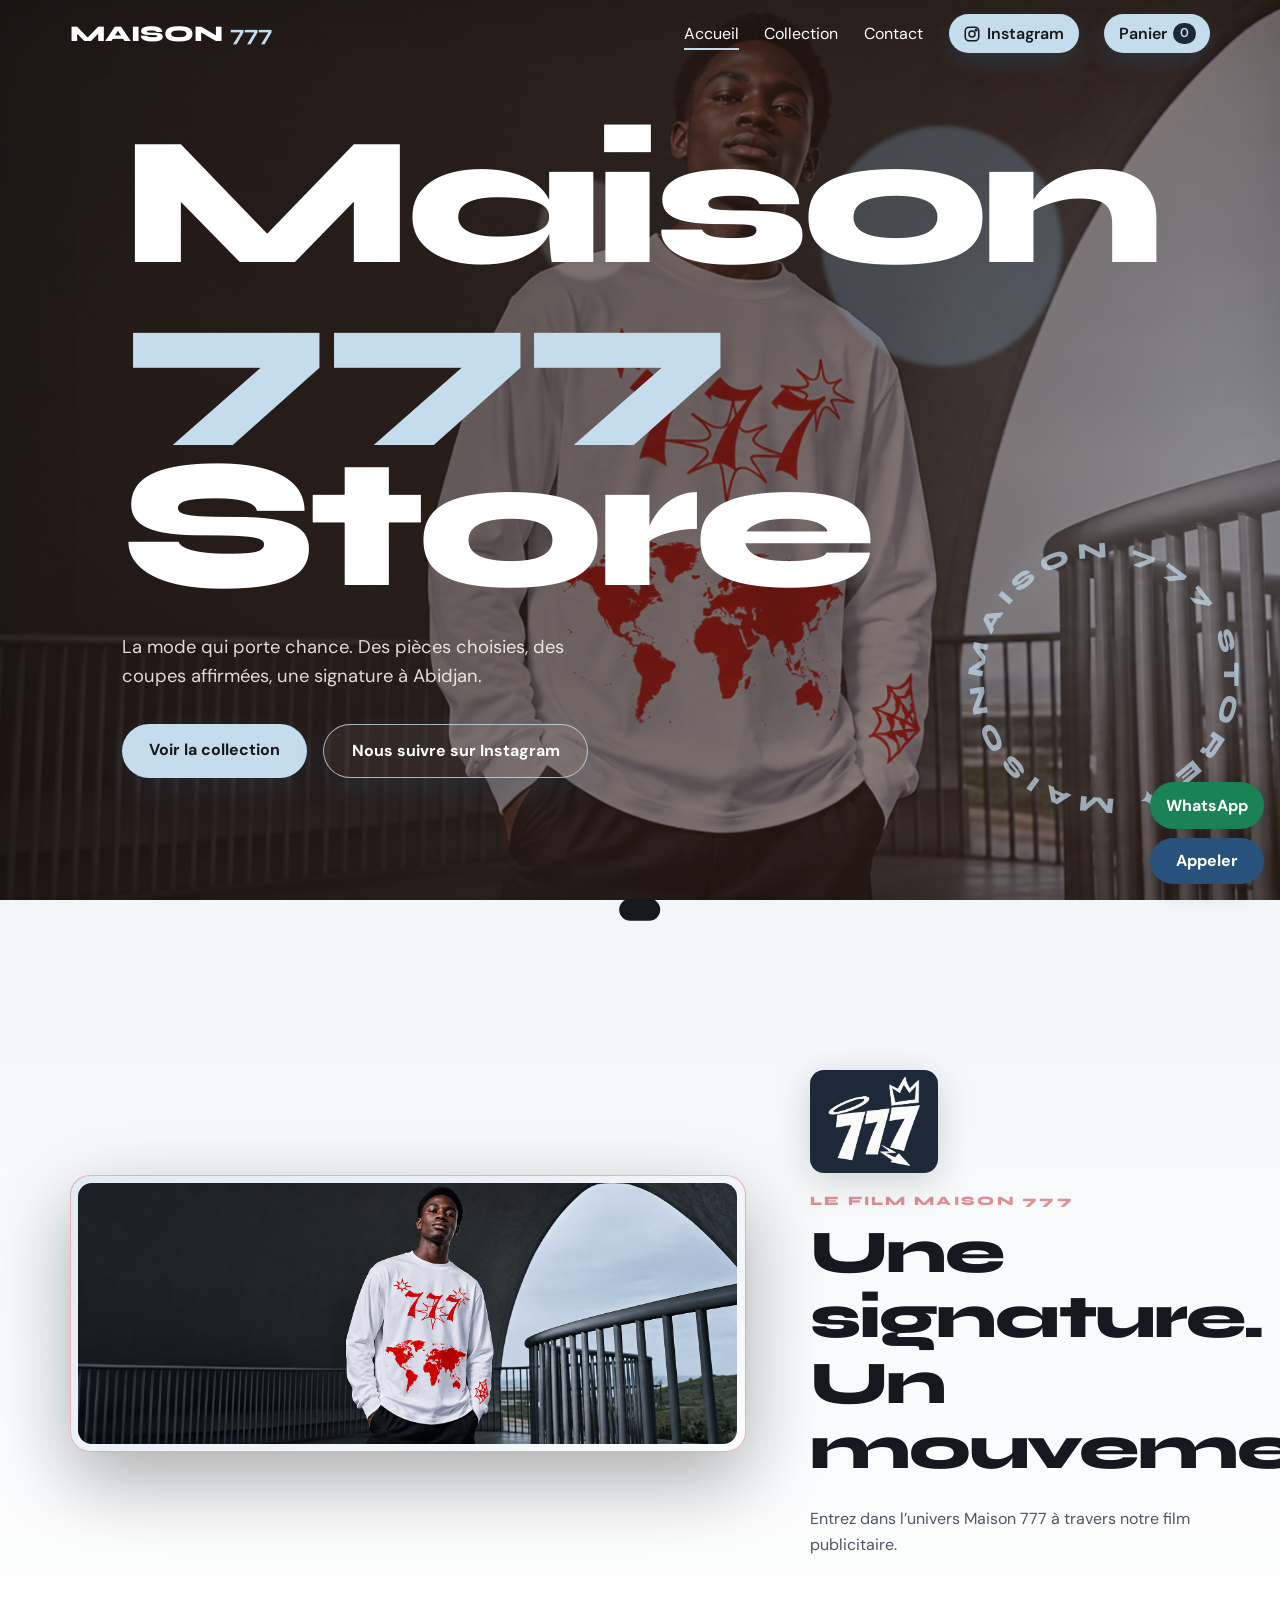
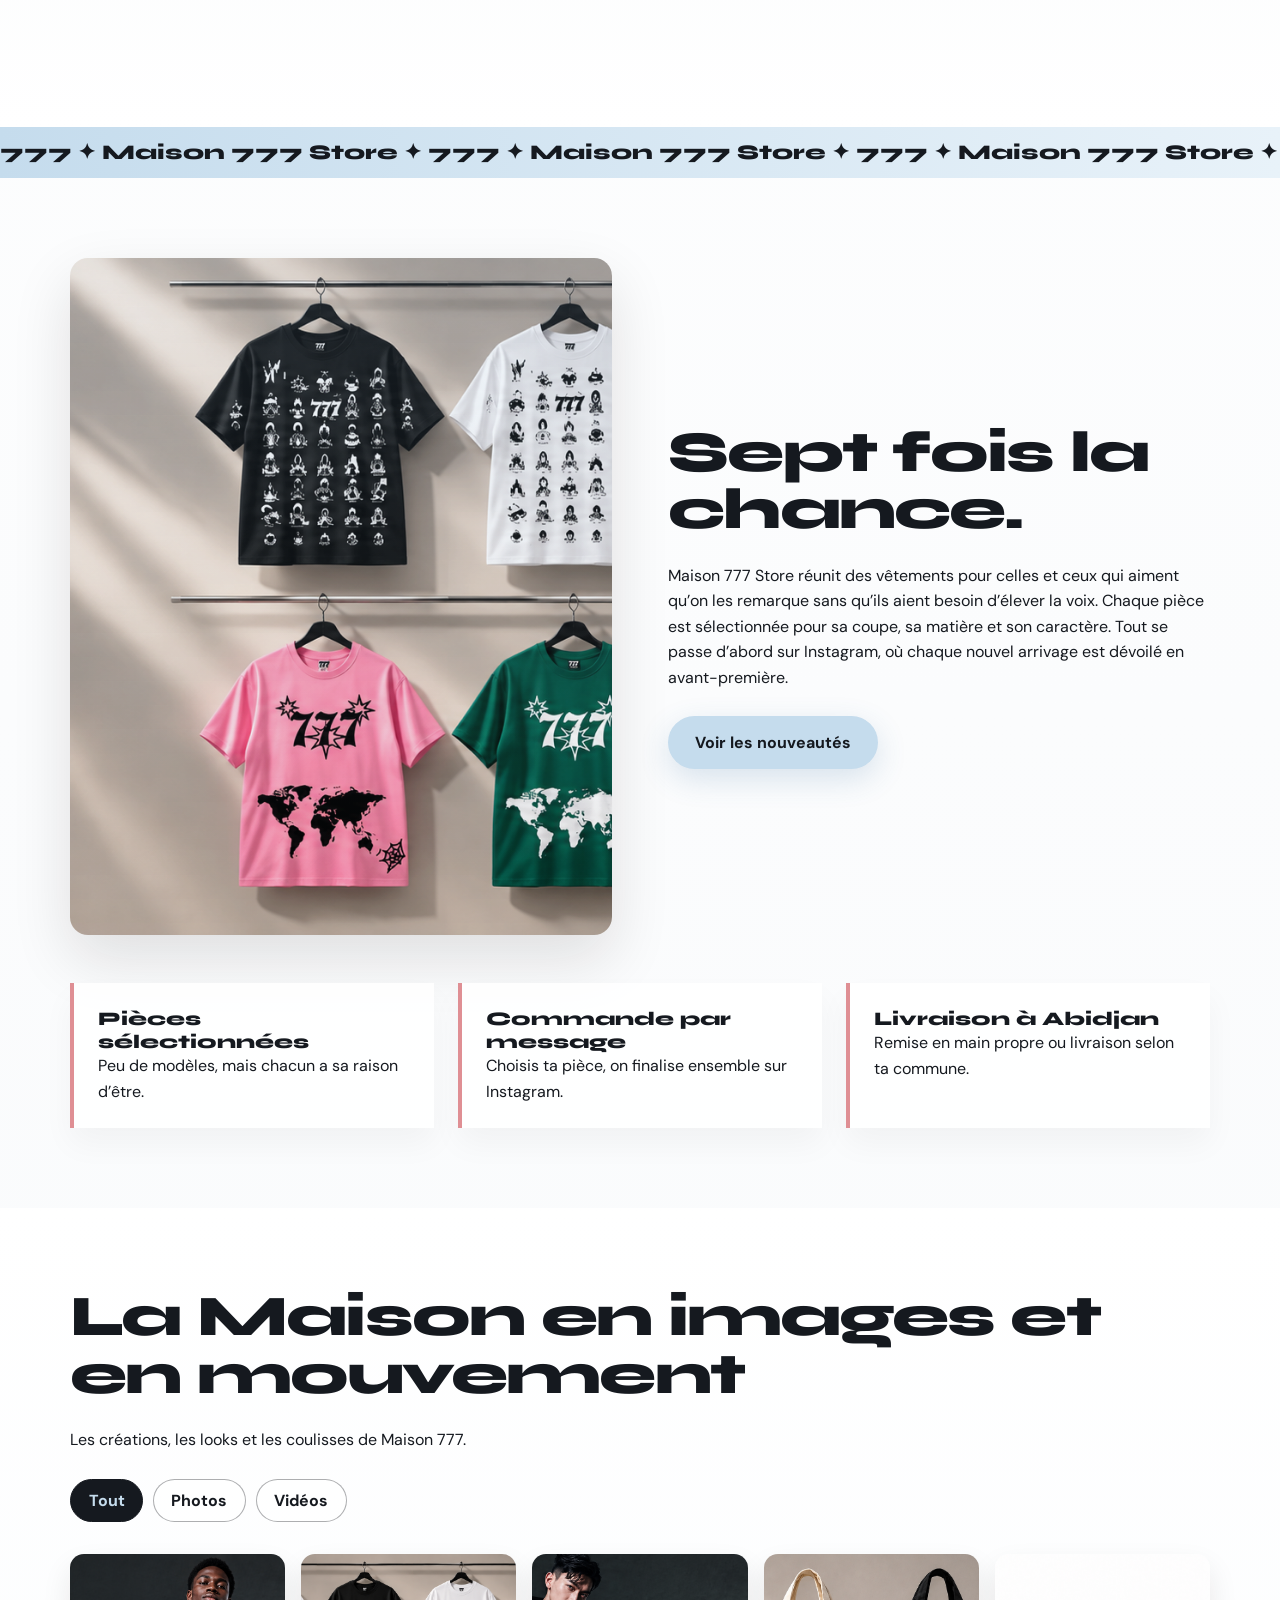
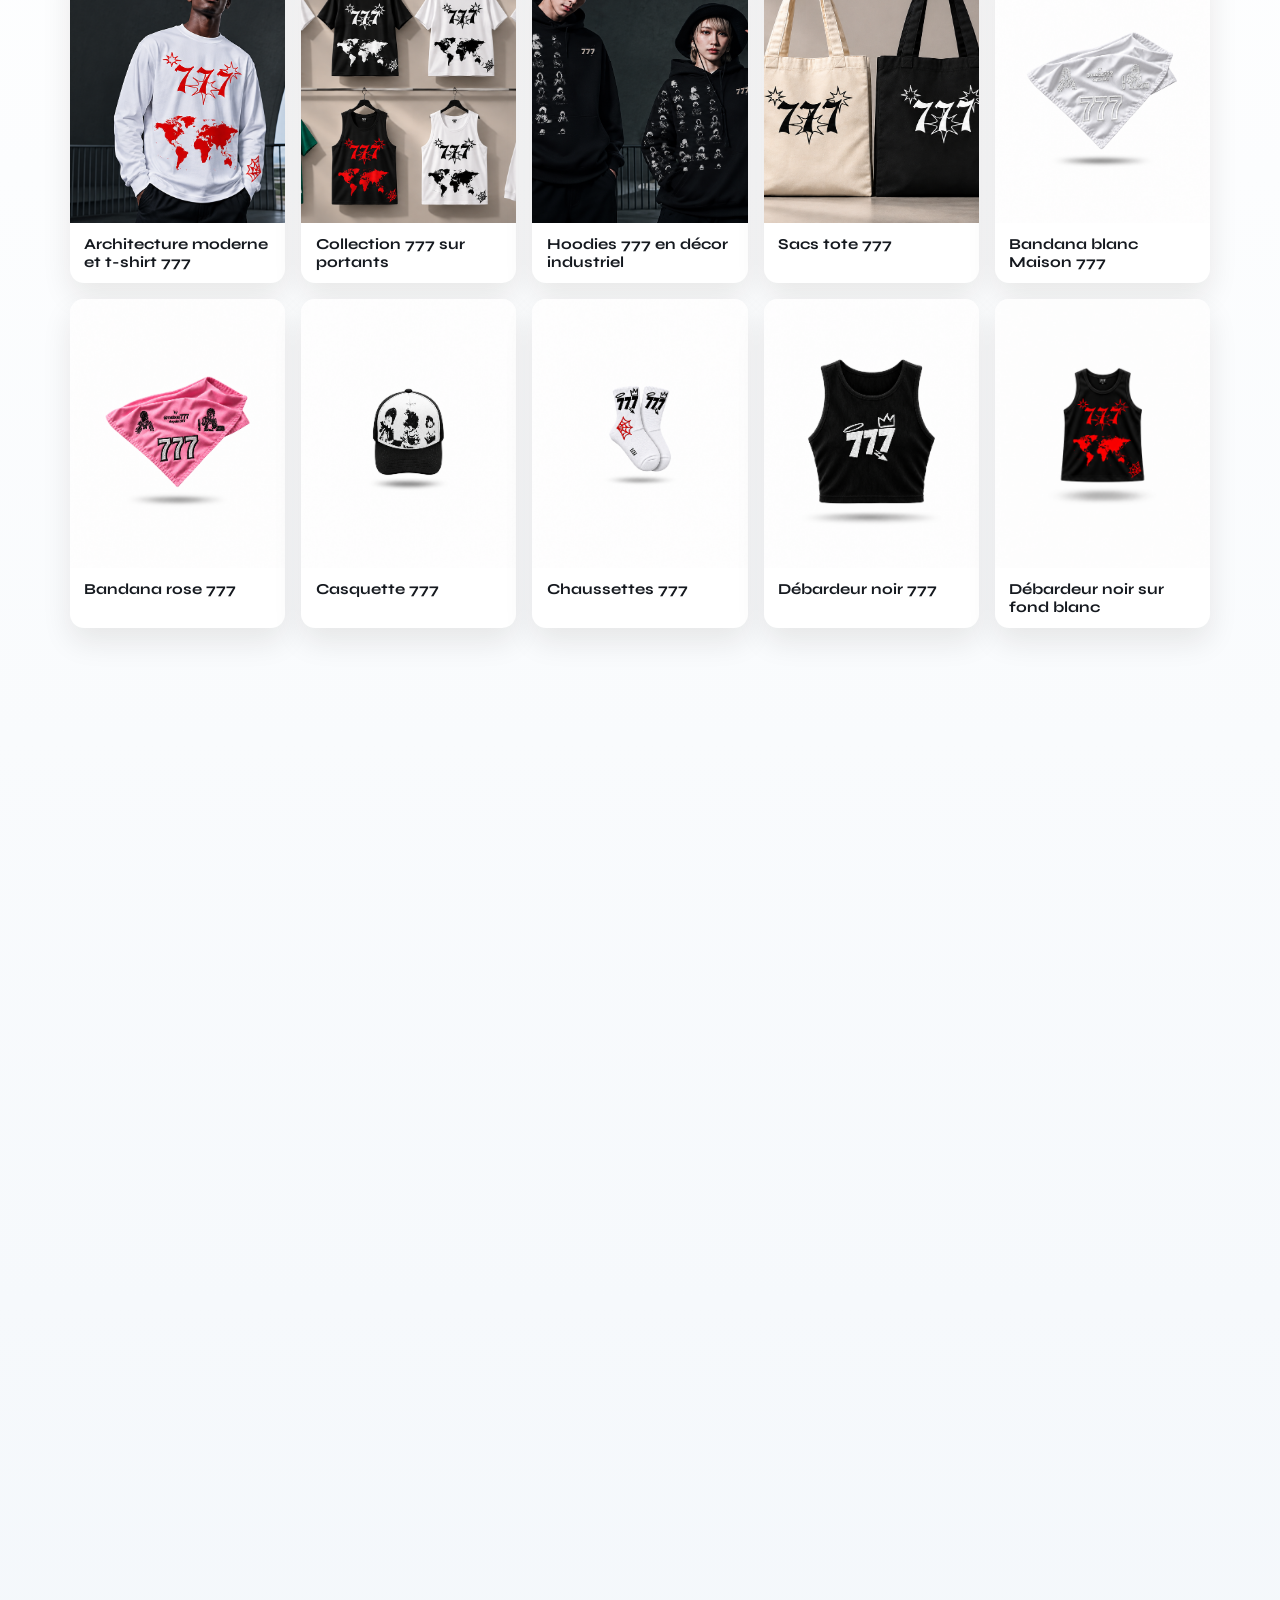
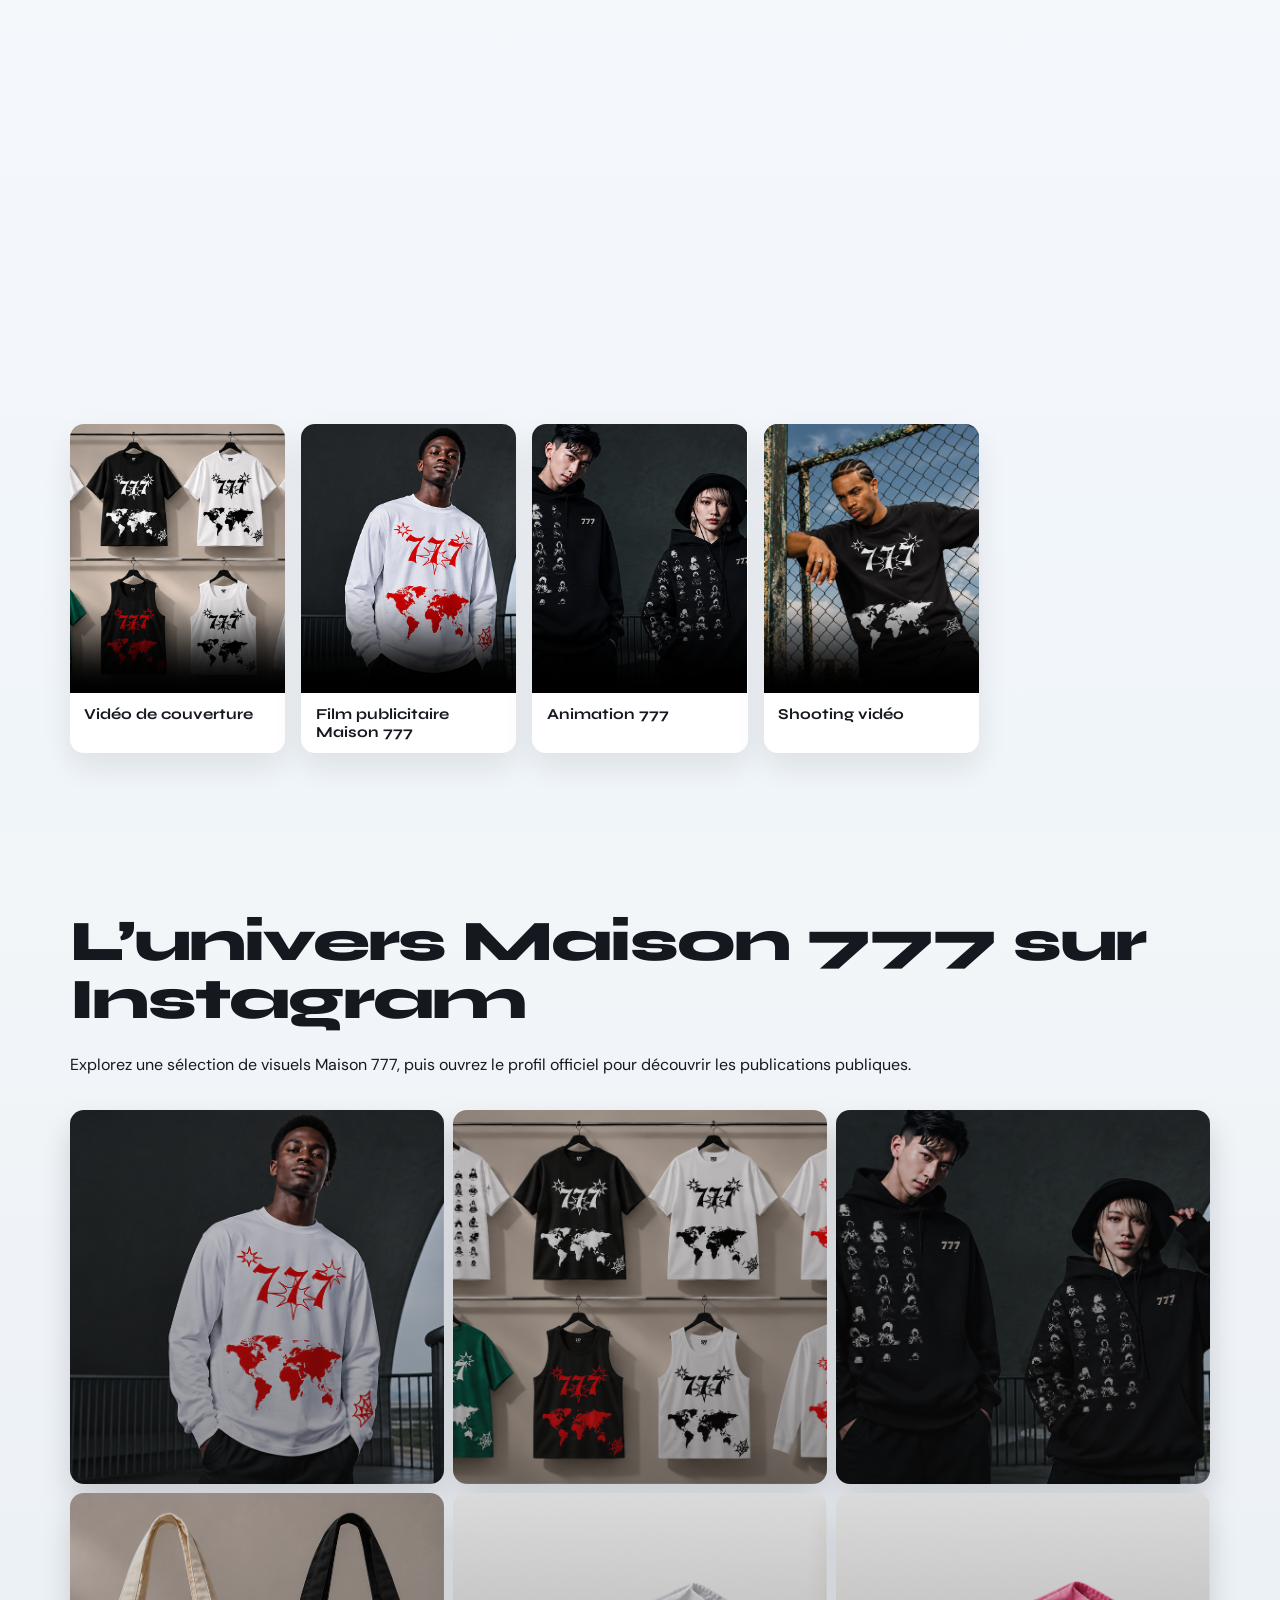
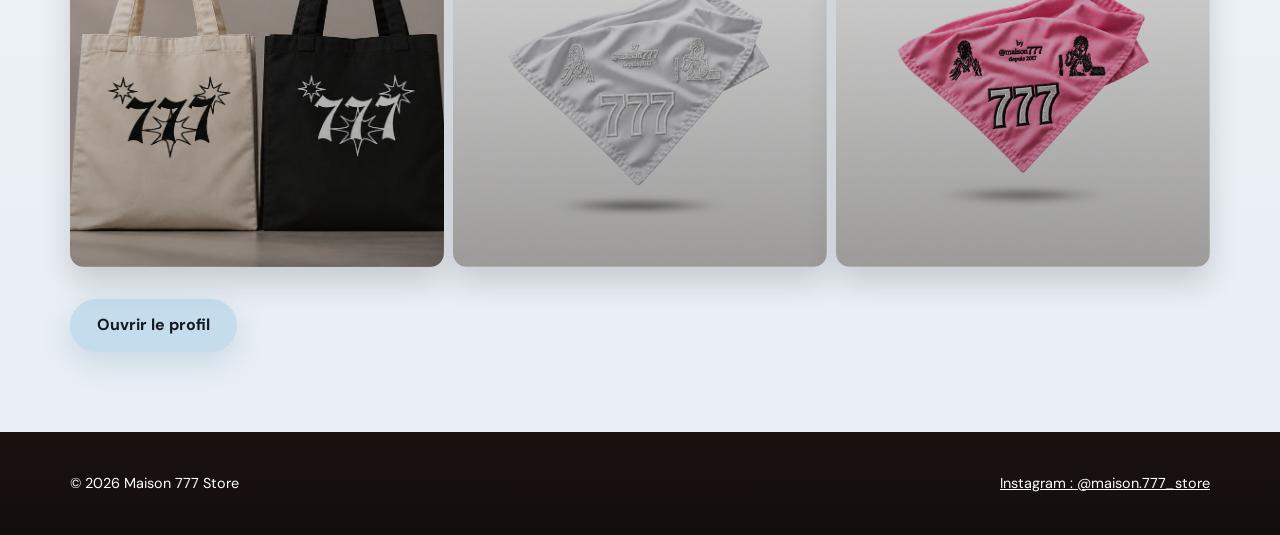
==== index.html @ 3676f470 "Remplacer la grande vidéo par son image de couverture Place l’image de couverture du film à gauche e" ====
<!DOCTYPE html>
<html lang="fr">
<head>
<meta charset="utf-8">
<meta name="viewport" content="width=device-width, initial-scale=1">
<title>Maison 777 Store</title>
<meta name="description" content="Maison 777 Store : vêtements et accessoires à Abidjan.">
<link rel="preconnect" href="https://fonts.googleapis.com">
<link href="https://fonts.googleapis.com/css2?family=Syne:wght@500;800&family=DM+Sans:wght@400;600&display=swap" rel="stylesheet">
<link rel="icon" type="image/svg+xml" href="favicon.svg">
<link rel="stylesheet" href="css/style.css">
</head>
<body data-page="index">

<div id="pre" aria-hidden="true"><div class="slots" id="slots"></div></div>
<div id="glow"></div>

<header id="hd">
  <div class="w">
    <a class="logo" href="index.html">MAISON <b>777</b></a>
    <button id="bg" aria-label="Menu">☰</button>
    <nav id="nav" aria-label="Navigation principale">
      <a class="l" href="index.html">Accueil</a>
      <a class="l" href="collection.html">Collection</a>
      <a class="l" href="contact.html">Contact</a>
      <a class="ico" href="https://www.instagram.com/maison.777_store" target="_blank" rel="noopener"><svg viewBox="0 0 24 24" fill="none" stroke="currentColor" stroke-width="2"><rect x="3" y="3" width="18" height="18" rx="5"/><circle cx="12" cy="12" r="4"/><circle cx="17.5" cy="6.5" r="1" fill="currentColor"/></svg>Instagram</a>
      <button class="ico" id="pan" aria-label="Ouvrir le panier">Panier <span id="nb">0</span></button>
    </nav>
  </div>
</header>

<main>
<section class="page actif" id="accueil">
  <div class="hero">
    <div class="f f1"></div><div class="f f2"></div>
    <svg class="sceau" viewBox="0 0 200 200" aria-hidden="true"><defs><path id="c" d="M100,100 m-80,0 a80,80 0 1,1 160,0 a80,80 0 1,1 -160,0"/></defs><text><textPath href="#c">MAISON 777 STORE ✦ MAISON 777 STORE ✦</textPath></text></svg>
    <div class="w">
      <h1 id="titre" aria-label="Maison 777 Store"><span class="m"><span>Maison</span></span><span class="m g"><span>777</span></span><span class="m"><span>Store</span></span></h1>
      <p>La mode qui porte chance. Des pièces choisies, des coupes affirmées, une signature à Abidjan.</p>
      <div class="cta"><a class="btn" href="collection.html">Voir la collection</a><a class="btn v" href="https://www.instagram.com/maison.777_store" target="_blank" rel="noopener">Nous suivre sur Instagram</a></div>
    </div>
  </div>
  <section class="spot sec" aria-labelledby="spot-title">
    <div class="w">
      <div class="spot-frame rv">
        <img class="spot-cover" src="images/gallery/cover-01.png" alt="Visuel de couverture du film publicitaire Maison 777" width="1920" height="789">
      </div>
      <div class="spot-copy rv">
        <img class="spot-logo" src="images/gallery/logo.png" alt="Logo officiel 777">
        <p class="spot-kicker">LE FILM MAISON 777</p>
        <h2 id="spot-title">Une signature. Un mouvement.</h2>
        <p>Entrez dans l’univers Maison 777 à travers notre film publicitaire.</p>
      </div>
    </div>
  </section>
  <div class="band" aria-hidden="true"><div id="mq"></div></div>
  <div class="sec w">
    <div class="duo">
      <div class="tissu rv" id="ti" role="img" aria-label="Collection Maison 777 sur portants"></div>
      <div class="rv"><h2>Sept fois la chance.</h2><p>Maison 777 Store réunit des vêtements pour celles et ceux qui aiment qu’on les remarque sans qu’ils aient besoin d’élever la voix. Chaque pièce est sélectionnée pour sa coupe, sa matière et son caractère. Tout se passe d’abord sur Instagram, où chaque nouvel arrivage est dévoilé en avant-première.</p><br><a class="btn" href="https://www.instagram.com/maison.777_store" target="_blank" rel="noopener">Voir les nouveautés</a></div>
    </div>
    <div class="val">
      <div class="rv"><h3>Pièces sélectionnées</h3><p>Peu de modèles, mais chacun a sa raison d’être.</p></div>
      <div class="rv"><h3>Commande par message</h3><p>Choisis ta pièce, on finalise ensemble sur Instagram.</p></div>
      <div class="rv"><h3>Livraison à Abidjan</h3><p>Remise en main propre ou livraison selon ta commune.</p></div>
    </div>
  </div>
  <section class="lookbook sec" aria-labelledby="lookbook-title">
    <div class="w">
      <h2 class="rv" id="lookbook-title">La Maison en images et en mouvement</h2>
      <p class="rv">Les créations, les looks et les coulisses de Maison 777.</p>
      <div class="media-filters rv" id="media-filters" role="group" aria-label="Filtrer les médias">
        <button type="button" aria-pressed="true" data-media-filter="tout">Tout</button>
        <button type="button" aria-pressed="false" data-media-filter="photo">Photos</button>
        <button type="button" aria-pressed="false" data-media-filter="video">Vidéos</button>
      </div>
      <div class="media-grid" id="media-grid" aria-live="polite"></div>
    </div>
  </section>
  <div class="ig sec"><div class="w">
    <h2 class="rv">L’univers Maison 777 sur Instagram</h2><p class="rv">Explorez une sélection de visuels Maison 777, puis ouvrez le profil officiel pour découvrir les publications publiques.</p>
    <div class="igg" id="igg"></div>
    <a class="btn" href="https://www.instagram.com/maison.777_store" target="_blank" rel="noopener">Ouvrir le profil</a>
  </div></div>
</section>
</main>

<footer><div class="w"><span>© 2026 Maison 777 Store</span><a href="https://www.instagram.com/maison.777_store" target="_blank" rel="noopener">Instagram : @maison.777_store</a></div></footer>

<div id="ombre"></div>
<aside id="tiroir" aria-label="Panier">
  <div style="display:flex;justify-content:space-between;align-items:center"><h2 style="margin:0;font-size:2rem">Panier</h2><button class="x" id="fp" aria-label="Fermer" style="position:static">×</button></div>
  <div id="liste"></div>
  <div class="tot"><span>Total</span><span id="tt">0 FCFA</span></div>
  <a class="btn" id="cmd" href="https://ig.me/m/maison.777_store" target="_blank" rel="noopener" style="text-align:center">Commander sur Instagram</a>
</aside>

<div id="mod" role="dialog" aria-modal="true" aria-label="Aperçu du produit"><div class="mb">
  <button class="x" id="fm2" aria-label="Fermer">×</button>
  <div class="vis" id="mv"></div>
  <div><h2 id="mn" style="font-size:2rem"></h2><p id="md"></p><p class="prix" id="mp" style="font-weight:600;margin-top:.5rem"></p>
  <div class="tl" id="tl"></div><button class="btn" id="ma">Ajouter au panier</button></div>
</div></div>
<div id="toast" role="status"></div>

<script src="js/produits.js"></script>
<script src="js/medias.js"></script>
<script src="js/app.js"></script>
</body>
</html>
---- css/style.css ----
:root{--bg:#fff;--sand:#f3f6f9;--ivory:#fff;--ink:#15191f;--copper:#356da2;--copper-strong:#28527b;--olive:#4b6c89;--gold:#c5dced;--terracotta:#df8f94;--shadow:rgba(17,24,39,.16);--vin:#1d2938;--or:#8db6d9;--lilas:#fff;--em:#df8f94;--encre:#15191f;--d:'Syne','Arial Black',sans-serif;--t:'DM Sans',system-ui,sans-serif}
*{box-sizing:border-box;margin:0}
html{scroll-behavior:smooth}
body{font:400 1rem/1.6 var(--t);background:linear-gradient(180deg,#fff 0%,#f3f6f9 100%);color:var(--ink);overflow-x:hidden}
body.fige{overflow:hidden}
a{color:inherit}button{font:inherit;cursor:pointer}
:focus-visible{outline:3px solid var(--gold);outline-offset:3px}
.w{max-width:1180px;margin:0 auto;padding:0 1.25rem}

/* Préchargeur : machine à sous 777 */
#pre{position:fixed;inset:0;background:linear-gradient(135deg,#1d2938,#243b53 60%,#356da2);z-index:100;display:grid;place-items:center;transition:transform .9s cubic-bezier(.77,0,.18,1)}
#pre.fin{transform:translateY(-100%)}
.slots{display:flex;gap:.4rem;font:800 clamp(5rem,22vw,12rem)/1 var(--d);color:var(--gold);height:1em;overflow:hidden}
.slots div{height:1em;overflow:hidden}
.slots span{display:block;animation:roule 1.6s cubic-bezier(.2,.9,.25,1) forwards}
.slots div:nth-child(2) span{animation-duration:2s}.slots div:nth-child(3) span{animation-duration:2.4s}
.slots i{display:block;font-style:normal;height:1em;text-align:center}
@keyframes roule{to{transform:translateY(-17em)}}

/* Curseur */
#glow{position:fixed;width:340px;height:340px;border-radius:50%;pointer-events:none;z-index:1;background:radial-gradient(circle,rgba(53,109,162,.22),transparent 65%);transform:translate(-50%,-50%);left:-400px;top:-400px}

/* En-tête */
header{position:fixed;inset:0 0 auto 0;z-index:20;transition:background .4s,transform .4s}
header.sol{background:rgba(18,24,31,.94);backdrop-filter:blur(10px)}
header.cache{transform:translateY(-100%)}
header .w{display:flex;align-items:center;justify-content:space-between;padding-block:.9rem}
.logo{font:800 1.4rem var(--d);text-decoration:none;color:var(--ivory)}
.logo b{color:var(--gold)}
nav{display:flex;gap:1.6rem;align-items:center;color:var(--ivory)}
nav a.l{text-decoration:none;position:relative;padding:.2rem 0}
nav a.l::after{content:"";position:absolute;left:0;bottom:0;height:2px;width:100%;background:var(--gold);transform:scaleX(0);transform-origin:left;transition:transform .35s}
nav a.l:hover::after,nav a[aria-current]::after{transform:scaleX(1)}
.ico{display:inline-flex;align-items:center;gap:.4rem;background:var(--gold);color:var(--ink);border:0;border-radius:99px;padding:.4rem .9rem;font-weight:600;text-decoration:none;box-shadow:0 8px 22px rgba(53,109,162,.22)}
.ico svg{width:18px;height:18px}
#pan span{background:var(--vin);color:var(--gold);border-radius:99px;min-width:1.4rem;text-align:center;font-size:.8rem;display:inline-block}
#pan.bump{animation:bump .4s}
@keyframes bump{50%{transform:scale(1.25)}}
#bg{display:none;background:none;border:0;color:var(--ivory);font-size:1.6rem}

/* Pages */
.page{min-height:100vh}
.page.actif{display:block;animation:pg .7s cubic-bezier(.2,.8,.2,1)}
@keyframes pg{from{opacity:0;clip-path:inset(0 0 100% 0)}to{opacity:1;clip-path:inset(0)}}

/* Hero */
.hero{background:linear-gradient(120deg,rgba(31,21,17,.82),rgba(76,46,33,.5)),url("../images/gallery/cover-01.png") center/cover no-repeat;color:var(--ivory);min-height:100vh;display:flex;align-items:center;position:relative;overflow:hidden;box-shadow:inset 0 0 80px rgba(0,0,0,.2)}
.hero::before{content:"";position:absolute;inset:0;background:radial-gradient(circle at right center,rgba(197,220,237,.24),transparent 30%)}
.hero .w{position:relative;z-index:2}
.hero h1{font:800 clamp(3.4rem,15vw,11.5rem)/.88 var(--d);letter-spacing:-.04em;position:relative;z-index:2}
.hero h1 .m{display:block;overflow:hidden}
.hero h1 .m span{display:inline-block;transform:translateY(105%);animation:monte .9s cubic-bezier(.2,.9,.2,1) forwards}
.hero h1 .g{color:var(--gold)}
@keyframes monte{to{transform:none}}
.hero p{max-width:36ch;margin:1.6rem 0 2rem;font-size:1.15rem;position:relative;z-index:2;color:rgba(255,250,245,.86)}
.cta{display:flex;gap:1rem;flex-wrap:wrap;position:relative;z-index:2}
.btn{display:inline-block;background:var(--gold);color:var(--ink);padding:.85rem 1.7rem;border-radius:999px;font-weight:700;text-decoration:none;border:0;transition:transform .2s,background .2s,box-shadow .2s;box-shadow:0 10px 30px rgba(53,109,162,.18)}
.btn:hover{background:#e2f0fa;transform:translateY(-2px)}
.btn.v{background:rgba(255,255,255,.06);color:var(--ivory);border:1.5px solid rgba(197,220,237,.8)}
.btn.v:hover{background:var(--gold);color:var(--ink)}
.sceau{position:absolute;right:max(2vw,1rem);bottom:8vh;width:clamp(150px,24vw,300px);z-index:1;animation:tourne 22s linear infinite;opacity:.72;filter:drop-shadow(0 0 16px rgba(197,220,237,.35))}
.sceau text{font:800 15px var(--d);fill:var(--gold);letter-spacing:5px}
@keyframes tourne{to{transform:rotate(360deg)}}
.f{position:absolute;border-radius:50%;filter:blur(2px);animation:flotte 9s ease-in-out infinite;opacity:.8}
.f1{width:240px;height:240px;background:rgba(141,182,217,.32);right:17%;top:14%}
.f2{width:100px;height:100px;background:rgba(255,255,255,.18);left:42%;top:20%;animation-delay:-3s}
@keyframes flotte{50%{transform:translateY(-40px) scale(1.08)}}

/* Film publicitaire */
.spot{background:linear-gradient(180deg,#f3f6f9,#fff);color:var(--ink);overflow:hidden}
.spot .w{display:grid;grid-template-columns:minmax(0,1.35fr) minmax(16rem,.8fr);align-items:center;gap:clamp(2rem,5vw,4rem);padding-block:clamp(3rem,7vw,6rem)}
.spot-copy{max-width:none;margin:0;text-align:left}
.spot-logo{display:block;width:clamp(5rem,10vw,8rem);height:auto;margin:0 0 1.25rem;padding:.4rem;object-fit:contain;border-radius:14px;background:#1d2938;filter:drop-shadow(0 8px 18px rgba(0,0,0,.16))}
.spot-kicker{margin-bottom:.65rem;color:var(--terracotta);font:800 .8rem var(--d);letter-spacing:.18em}
.spot h2{font:800 clamp(2rem,5vw,3.8rem)/1.08 var(--d)}
.spot-copy>p:last-child{margin-top:.8rem;color:#4d5663}
.spot-frame{max-width:none;margin:0;padding:.45rem;border:1px solid rgba(223,143,148,.65);border-radius:20px;background:linear-gradient(135deg,rgba(141,182,217,.2),rgba(255,255,255,.04));box-shadow:0 28px 80px rgba(0,0,0,.32)}
.spot-cover{display:block;width:100%;height:auto;border-radius:14px}
@media(max-width:800px){.spot .w{grid-template-columns:1fr;gap:1.75rem}.spot-frame{width:100%;max-width:680px;margin-inline:auto}.spot-copy{text-align:center}.spot-logo{margin-inline:auto;margin-bottom:1.25rem}}
@media(max-width:600px){.spot-frame{padding:.25rem;border-radius:14px}.spot-cover{border-radius:10px}}


/* Bandeau défilant */
.band{background:linear-gradient(90deg,var(--gold),#e8f2f9);color:var(--ink);overflow:hidden;white-space:nowrap;padding:.8rem 0;font:800 1.3rem var(--d)}
.band div{display:inline-block;animation:def 24s linear infinite}
.band:hover div{animation-play-state:paused}
@keyframes def{to{transform:translateX(-50%)}}

.sec{padding-block:5rem}
h2{font:800 clamp(2rem,6vw,3.6rem)/1 var(--d);letter-spacing:-.03em;margin-bottom:1.5rem}
.duo{display:grid;grid-template-columns:1fr 1fr;gap:3.5rem;align-items:center}
.tissu{aspect-ratio:4/5;border-radius:18px;box-shadow:0 24px 60px rgba(26,19,15,.12);background:linear-gradient(180deg,rgba(141,182,217,.16),rgba(17,24,31,.05)),url("../images/gallery/cover-02.png") center/cover no-repeat;transition:transform .15s}
.val{display:grid;grid-template-columns:repeat(3,1fr);gap:1.5rem;margin-top:3rem}
.val div{padding:1.5rem;border-left:4px solid var(--terracotta);background:rgba(255,255,255,.9);transition:transform .3s;box-shadow:0 16px 30px rgba(28,20,15,.04)}
.val div:hover{transform:translateY(-8px)}
.val h3{font:800 1.2rem var(--d)}

/* Révélation au défilement */
.rv{opacity:0;transform:translateY(40px);transition:opacity .8s,transform .8s cubic-bezier(.2,.8,.2,1)}
.rv.on{opacity:1;transform:none}

/* Collection */
.top{background:linear-gradient(135deg,#111820,#243b53 58%,#356da2);color:var(--ivory);padding:9rem 0 3rem}
.top h1{font:800 clamp(2.6rem,10vw,7rem)/.95 var(--d);letter-spacing:-.04em}
.fil{display:flex;gap:.6rem;flex-wrap:wrap;margin:2rem 0}
.price-list{padding:1.25rem 1.5rem;margin-bottom:1.5rem;border-left:4px solid var(--terracotta);border-radius:14px;background:rgba(255,255,255,.92);box-shadow:0 12px 28px rgba(28,20,15,.06)}
.price-list h2{font-size:clamp(1.5rem,4vw,2.1rem);margin-bottom:.75rem}
.price-list p{line-height:1.9}
.price-list strong{white-space:nowrap;color:var(--copper-strong)}
.fil button{background:transparent;border:2px solid rgba(21,25,31,.7);color:var(--ink);padding:.5rem 1.1rem;border-radius:999px;font-weight:700;transition:.25s}
.fil button[aria-pressed=true]{background:var(--ink);color:var(--gold);border-color:var(--ink)}
.gr{display:grid;grid-template-columns:repeat(auto-fill,minmax(240px,1fr));gap:1.6rem}
.pr{transition:opacity .35s,transform .35s;perspective:700px}
.pr.out{opacity:0;transform:scale(.9)}
.pr[hidden]{display:none}
.car{transition:transform .15s;transform-style:preserve-3d}
.vis{aspect-ratio:3/4;border-radius:14px;margin-bottom:.8rem;position:relative;overflow:hidden;cursor:pointer;background-size:cover;background-position:center;box-shadow:0 16px 30px rgba(28,20,15,.12);border:1px solid rgba(28,20,15,.06)}
.vis::before{content:"";position:absolute;inset:0;background:linear-gradient(180deg,rgba(17,24,31,.06),rgba(17,24,31,.38));}
.vis::after{content:"Aperçu";position:absolute;inset:auto 0 0 0;background:linear-gradient(135deg,var(--gold),#f3d7ab);text-align:center;padding:.5rem;font-weight:700;color:var(--ink);transform:translateY(100%);transition:transform .3s;z-index:2}
.vis:hover::after{transform:none}
.v0{background:repeating-linear-gradient(45deg,var(--em) 0 18px,var(--or) 18px 24px)}
.v1{background:radial-gradient(circle,var(--or) 0 18%,transparent 19%) 0 0/46px 46px,var(--vin)}
.v2{background:repeating-linear-gradient(0deg,var(--encre) 0 30px,var(--lilas) 30px 36px,var(--encre) 36px 66px)}
.v3{background:conic-gradient(from 45deg,var(--em),var(--vin),var(--or),var(--em))}
.v4{background:repeating-linear-gradient(90deg,var(--or) 0 28px,var(--vin) 28px 56px)}
.v5{background:linear-gradient(135deg,var(--vin) 50%,var(--em) 50%)}
.v6{background:repeating-radial-gradient(circle at 30% 30%,var(--or) 0 10px,var(--encre) 10px 22px)}
.v7{background:linear-gradient(160deg,var(--em),var(--or))}
.pr h3{font:800 1.1rem var(--d)}
.inf{display:flex;justify-content:space-between;align-items:center}
.add{background:var(--ink);color:var(--gold);border:0;border-radius:999px;padding:.5rem .9rem;font-weight:700;transition:.2s}
.add:hover{background:var(--copper)}

/* Instagram */
.ig{background:linear-gradient(180deg,#f3f6f9,#e8eef4);color:var(--ink)}
.igg{display:grid;grid-template-columns:repeat(3,1fr);gap:.6rem;margin:2rem 0}
.igg a{aspect-ratio:1;border-radius:14px;position:relative;overflow:hidden;display:block;transition:transform .3s;background-size:cover;background-position:center;box-shadow:0 16px 30px rgba(0,0,0,.15)}
.igg a:hover{transform:scale(.96) rotate(-1deg)}
.igg a::after{content:"@maison.777_store";position:absolute;inset:0;display:grid;place-items:center;background:rgba(17,24,31,.7);color:var(--gold);font-weight:700;opacity:0;transition:opacity .3s}
.igg a:hover::after{opacity:1}

/* Lookbook */
.lookbook{background:linear-gradient(180deg,#fff,#f0f5fa)}
.media-filters{display:flex;gap:.6rem;flex-wrap:wrap;margin:1.6rem 0 2rem}
.media-filters button{border:1px solid rgba(21,25,31,.35);background:rgba(255,255,255,.55);color:var(--ink);padding:.5rem 1.1rem;border-radius:999px;font-weight:700;transition:background .25s,color .25s,transform .25s}
.media-filters button:hover{transform:translateY(-2px)}
.media-filters button[aria-pressed=true]{background:var(--ink);border-color:var(--ink);color:var(--gold)}
.media-grid{display:grid;grid-template-columns:repeat(auto-fill,minmax(min(100%,210px),1fr));gap:1rem}
.media-card{min-width:0;overflow:hidden;border-radius:14px;background:var(--ivory);box-shadow:0 14px 30px rgba(28,20,15,.09);transition:transform .3s,box-shadow .3s}
.media-card:hover{transform:translateY(-5px);box-shadow:0 20px 36px rgba(28,20,15,.16)}
.media-card[hidden]{display:none}
.media-card img,.media-card video{display:block;width:100%;aspect-ratio:4/5;object-fit:cover;background:#1d2938}
.media-card figcaption{padding:.75rem .9rem;font:700 .95rem var(--d);min-height:3.3rem}

/* Contact */
.ct{display:grid;grid-template-columns:1fr 1fr;gap:3.5rem}
label{display:block;font-weight:600;margin:1rem 0 .3rem}
input,select,textarea{width:100%;padding:.75rem;border:2px solid rgba(21,25,31,.45);border-radius:12px;background:#fff;font:inherit;transition:box-shadow .25s}
input:focus,select:focus,textarea:focus{outline:0;box-shadow:0 0 0 4px rgba(141,182,217,.42)}
textarea{min-height:130px}
.ct p{margin-bottom:.8rem}

footer{background:linear-gradient(180deg,#1b120f,#120d0d);color:var(--ivory);padding:2.5rem 0;font-size:.9rem}
footer .w{display:flex;justify-content:space-between;gap:1rem;flex-wrap:wrap}

/* Panier */
#ombre{position:fixed;inset:0;background:rgba(17,24,31,.58);z-index:40;opacity:0;pointer-events:none;transition:opacity .35s}
#tiroir{position:fixed;top:0;right:0;height:100vh;height:100dvh;width:min(420px,100%);overflow-y:auto;background:var(--lilas);z-index:41;transform:translateX(100%);transition:transform .45s cubic-bezier(.77,0,.18,1);display:flex;flex-direction:column;padding:1.5rem}
body.ouvert #ombre{opacity:1;pointer-events:auto}
body.ouvert #tiroir{transform:none}
#liste{flex:1;overflow:auto;margin:1rem 0}
.li{display:flex;gap:.8rem;align-items:center;padding:.7rem 0;border-bottom:1px solid #dfe5eb;animation:pg .4s}
.li .mini{width:48px;height:60px;border-radius:8px;flex:none;background-size:cover;background-position:center}
.li .q{display:flex;gap:.4rem;align-items:center;margin-left:auto}
.li .q button{width:26px;height:26px;border-radius:50%;border:2px solid var(--ink);background:none}
.tot{display:flex;justify-content:space-between;font:800 1.3rem var(--d);margin-bottom:1rem}

/* Aperçu produit */
#mod{position:fixed;inset:0;z-index:50;display:none;place-items:center;background:rgba(17,24,31,.72);padding:1rem}
#mod.on{display:grid;animation:pg .4s}
.mb{background:var(--lilas);border-radius:18px;max-width:760px;width:100%;display:grid;grid-template-columns:1fr 1fr;gap:1.5rem;padding:1.5rem;position:relative;box-shadow:0 28px 80px rgba(14,10,10,.28)}
.mb .vis{margin:0;cursor:default;border-radius:12px}.mb .vis::after{display:none}
.x{position:absolute;top:.5rem;right:.8rem;background:none;border:0;font-size:1.8rem}
.tl{display:flex;gap:.5rem;margin:1rem 0}
.tl button{width:44px;height:44px;border:2px solid var(--ink);background:none;border-radius:8px;font-weight:700}
.tl button[aria-pressed=true]{background:var(--ink);color:var(--gold)}

#toast{position:fixed;left:50%;bottom:1.5rem;transform:translate(-50%,200%);background:var(--ink);color:var(--gold);padding:.7rem 1.3rem;border-radius:999px;z-index:60;font-weight:600;transition:transform .4s cubic-bezier(.2,1.2,.3,1)}
#toast.on{transform:translate(-50%,0)}

@media(max-width:800px){
 #bg{display:block}
 nav{position:fixed;inset:0 0 auto 0;top:0;flex-direction:column;background:rgba(18,24,31,.97);padding:5rem 1.5rem 2rem;transform:translateY(-110%);transition:transform .45s;gap:1.2rem;z-index:-1}
 nav.ouv{transform:none}
 .duo,.ct,.val,.mb{grid-template-columns:1fr}
 .sceau{opacity:.35}
}
@media(prefers-reduced-motion:reduce){*,*::before,*::after{animation-duration:.01ms!important;animation-iteration-count:1!important;transition-duration:.01ms!important}.rv{opacity:1;transform:none}#pre{display:none}}

/* Contact rapide et parcours de livraison */
#contact-actions{position:fixed;right:1rem;bottom:1rem;z-index:35;display:flex;flex-direction:column;gap:.55rem}
.contact-action{display:inline-flex;justify-content:center;align-items:center;min-width:112px;padding:.65rem 1rem;border-radius:999px;background:var(--ink);color:#fff;text-decoration:none;font-weight:700;box-shadow:0 6px 20px rgba(17,24,39,.2);transition:transform .2s,background .2s}
.contact-action:first-child{background:#1b8255}
.contact-action:last-child{background:var(--copper-strong)}
.contact-action:hover{transform:translateY(-2px)}
#checkout-stage{margin:1rem 0;padding:1rem;border:1px solid #dfe5eb;border-radius:14px;background:#fff}
#checkout-stage[hidden],#checkout-after[hidden]{display:none!important}
#checkout-stage h3{font:800 1.15rem var(--d);margin-bottom:.4rem}
#checkout-stage p{font-size:.9rem;margin:.5rem 0}
#checkout-form{display:grid;gap:.45rem}
#checkout-form label{font-size:.88rem;font-weight:600;margin-top:.25rem}
#checkout-form input:not([type=hidden]),#checkout-form textarea{width:100%;padding:.65rem .75rem;border:1px solid #cbd4dd;border-radius:8px;background:#fff;color:var(--ink);font:inherit}
#checkout-form textarea{resize:vertical}
.checkout-tools{display:flex;flex-wrap:wrap;gap:.5rem;margin:.5rem 0}
.checkout-secondary{display:inline-flex;align-items:center;justify-content:center;padding:.55rem .8rem;border:1px solid var(--copper);border-radius:8px;background:#fff;color:var(--copper-strong);font:600 .88rem var(--t);text-decoration:none;cursor:pointer}
#checkout-form .btn,#checkout-after .btn{width:100%;text-align:center;margin:.45rem 0}
.fee-confirm{display:flex;gap:.5rem;align-items:flex-start;font-size:.88rem;margin:.6rem 0}
.fee-confirm input{margin-top:.25rem;flex:none}
.wave-link[aria-disabled=true]{opacity:.45;filter:grayscale(1);cursor:not-allowed;pointer-events:auto}
.li .mini{object-fit:cover;background:none}
#contact-methods{margin-top:1.2rem;padding-top:1rem;border-top:1px solid #dfe5eb}
#contact-methods p{margin-bottom:.7rem}
@media(max-width:600px){#contact-actions{right:50%;bottom:.75rem;transform:translateX(50%);flex-direction:row}.contact-action{min-width:106px;padding:.55rem .8rem}#checkout-stage{padding:.8rem}}
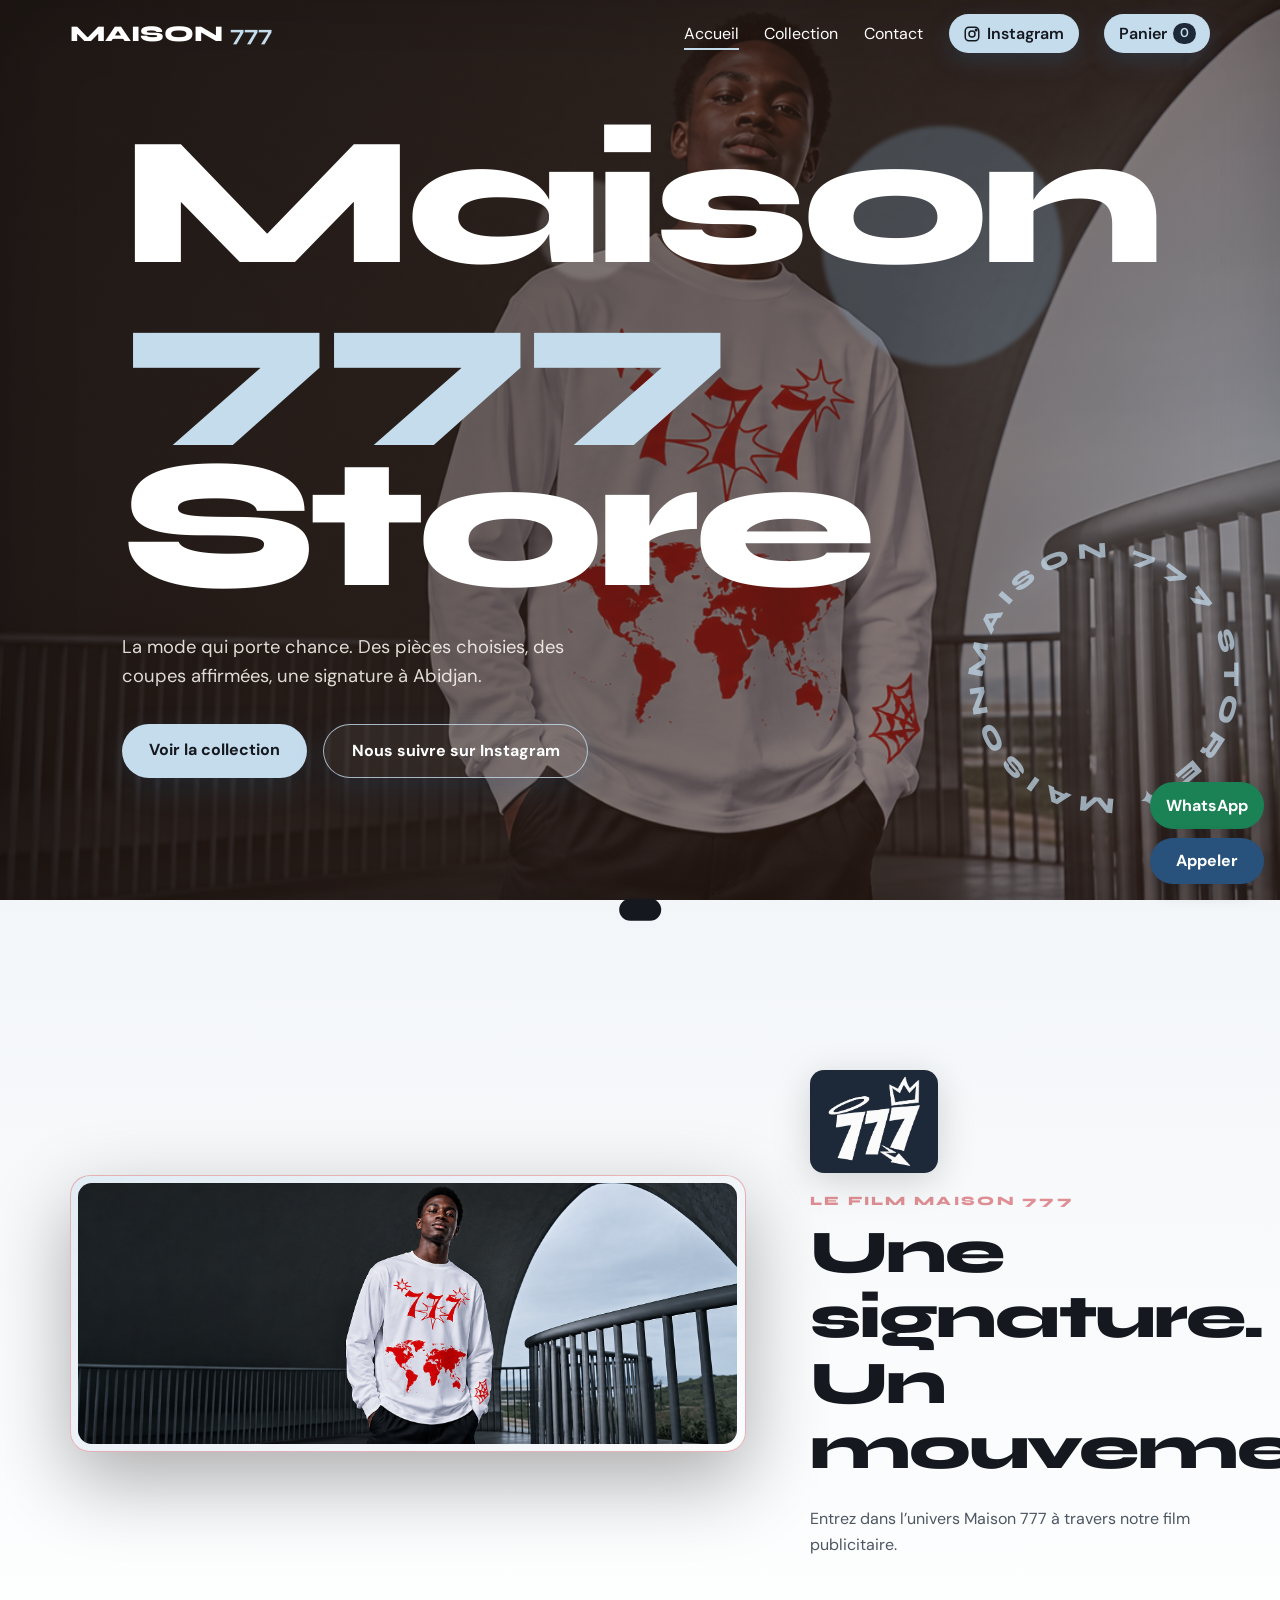
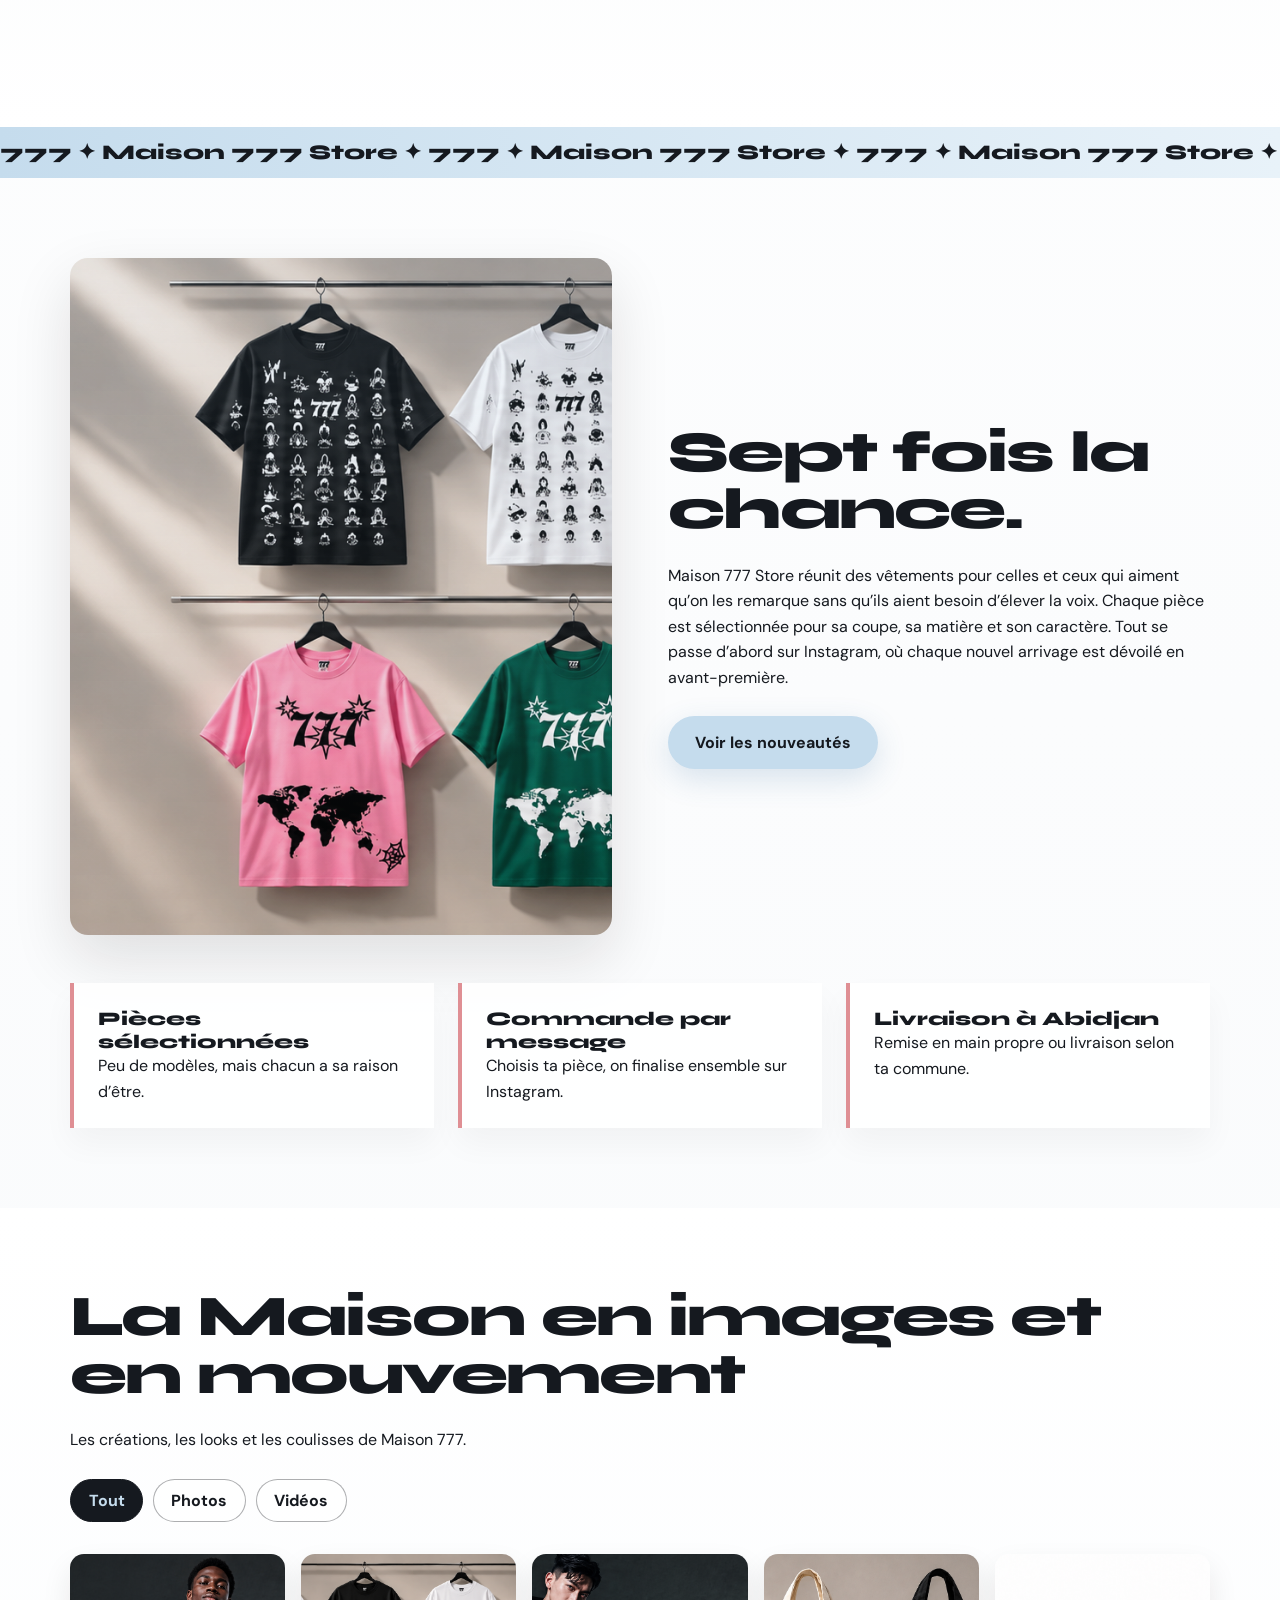
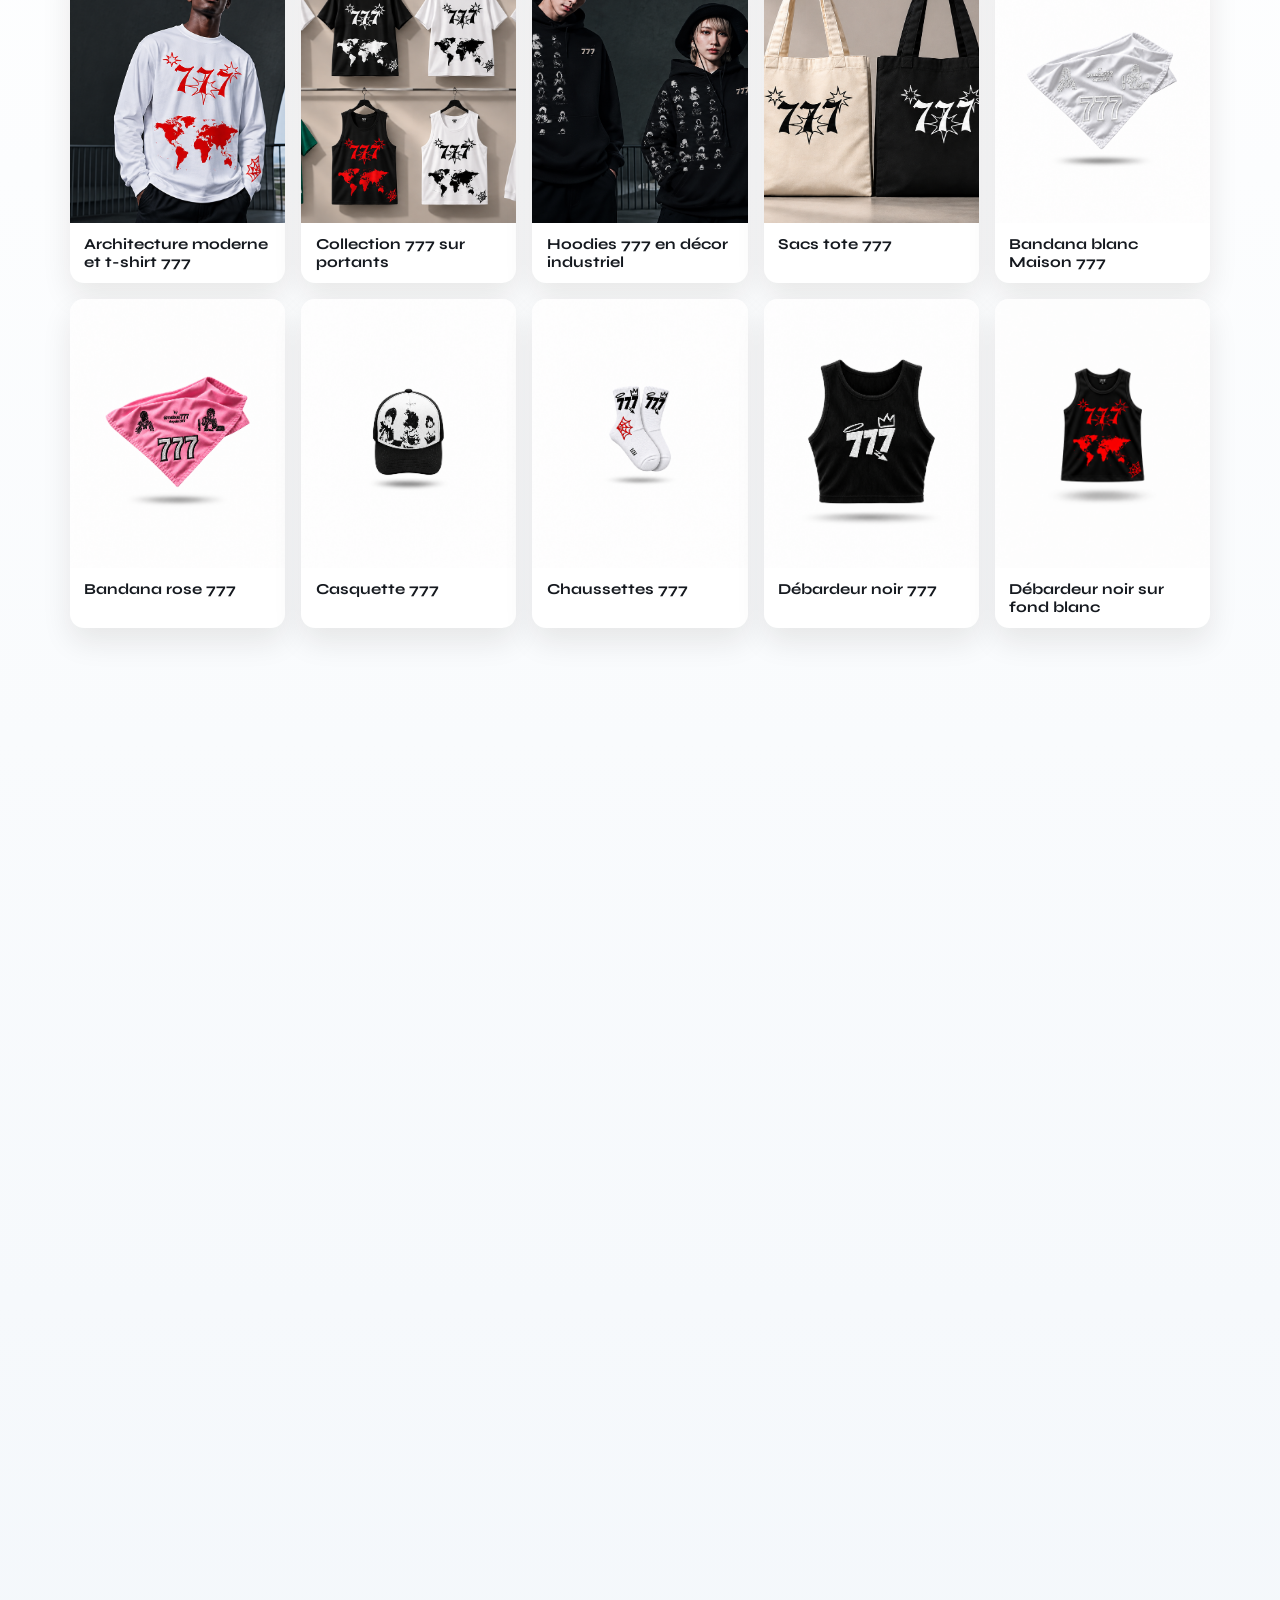
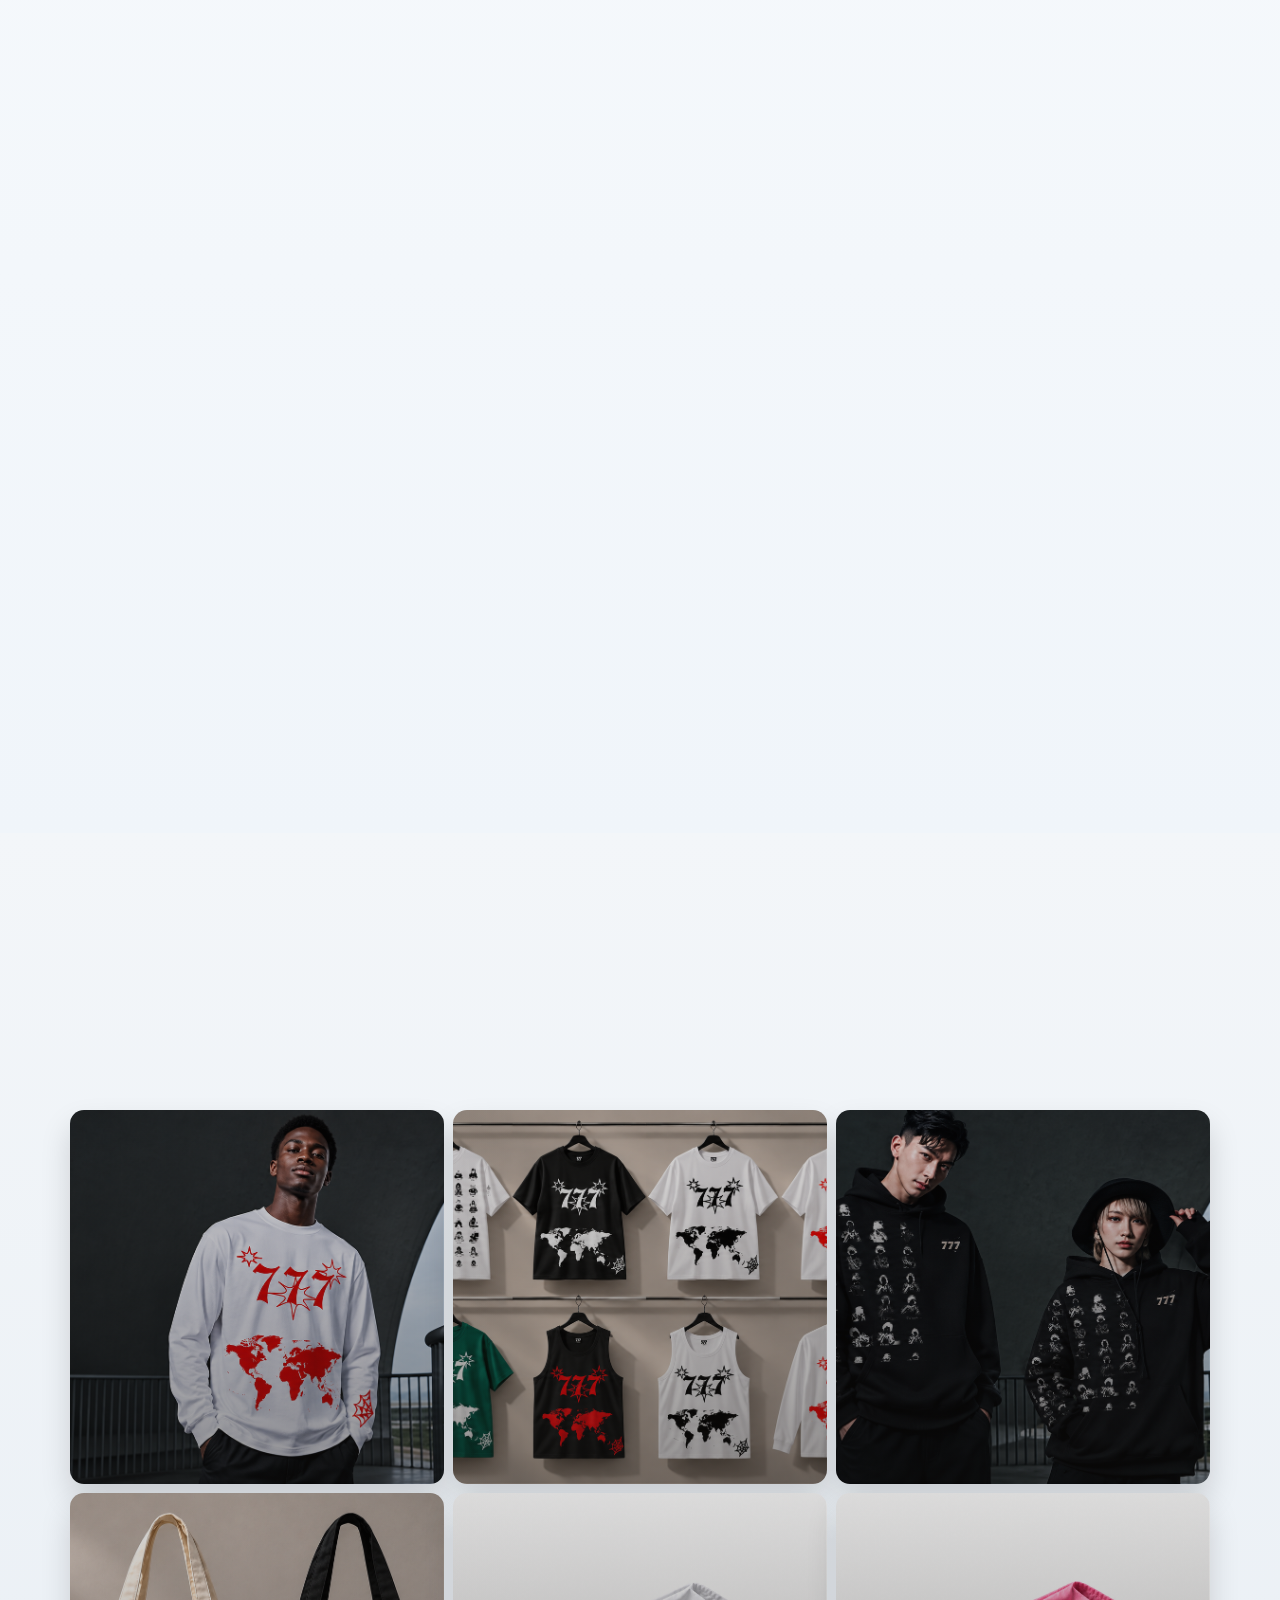
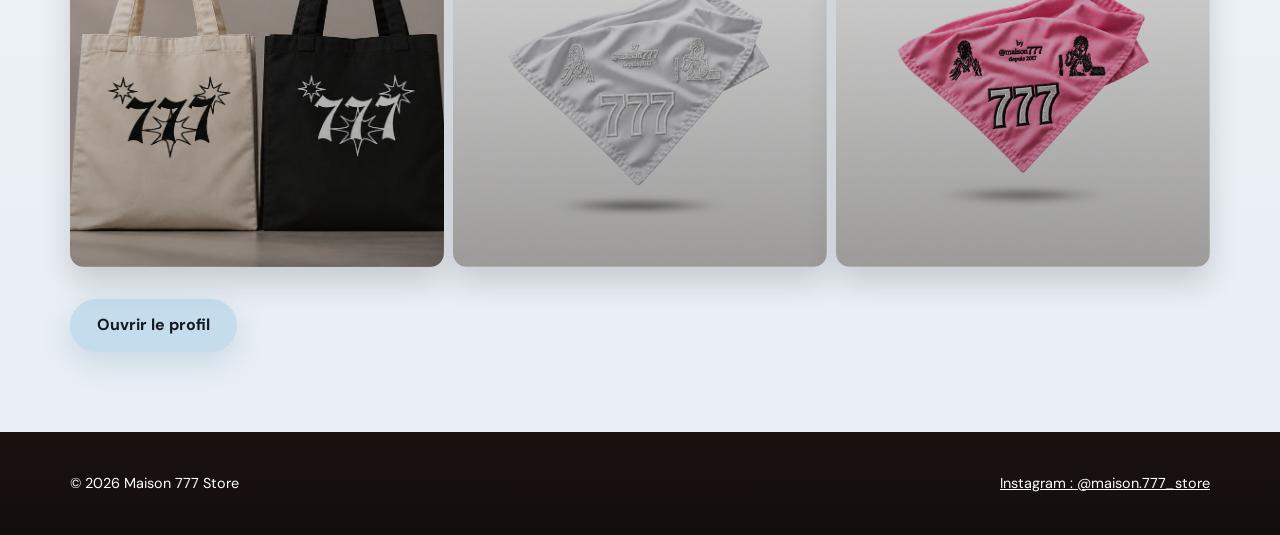
==== commit 4ba9feb0: "Change cover image width from 1920 to 1991 Aligne les attributs de dimensions de l’image sur le fich" ====
--- a/index.html
+++ b/index.html
@@ -43,7 +43,7 @@
   <section class="spot sec" aria-labelledby="spot-title">
     <div class="w">
       <div class="spot-frame rv">
-        <img class="spot-cover" src="images/gallery/cover-01.png" alt="Visuel de couverture du film publicitaire Maison 777" width="1920" height="789">
+        <img class="spot-cover" src="images/gallery/cover-01.png" alt="Visuel de couverture du film publicitaire Maison 777" width="1991" height="789">
       </div>
       <div class="spot-copy rv">
         <img class="spot-logo" src="images/gallery/logo.png" alt="Logo officiel 777">
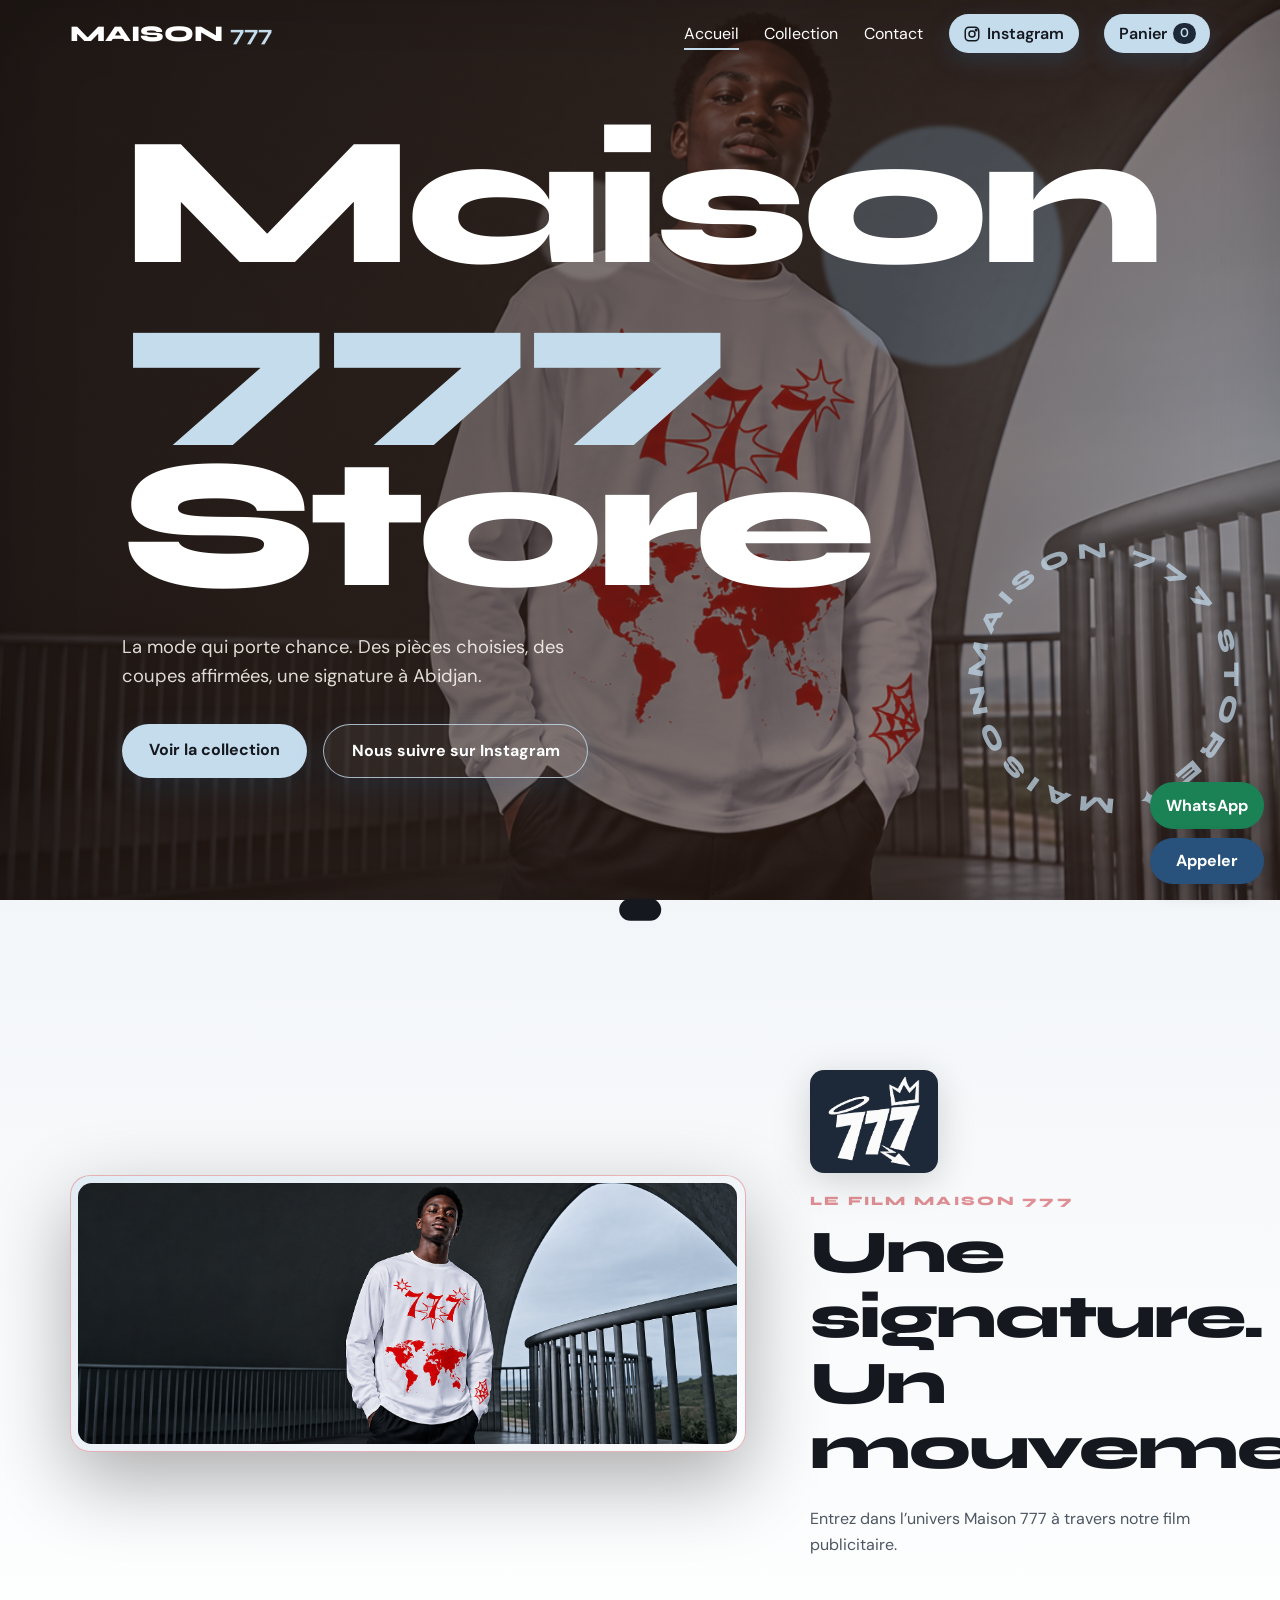
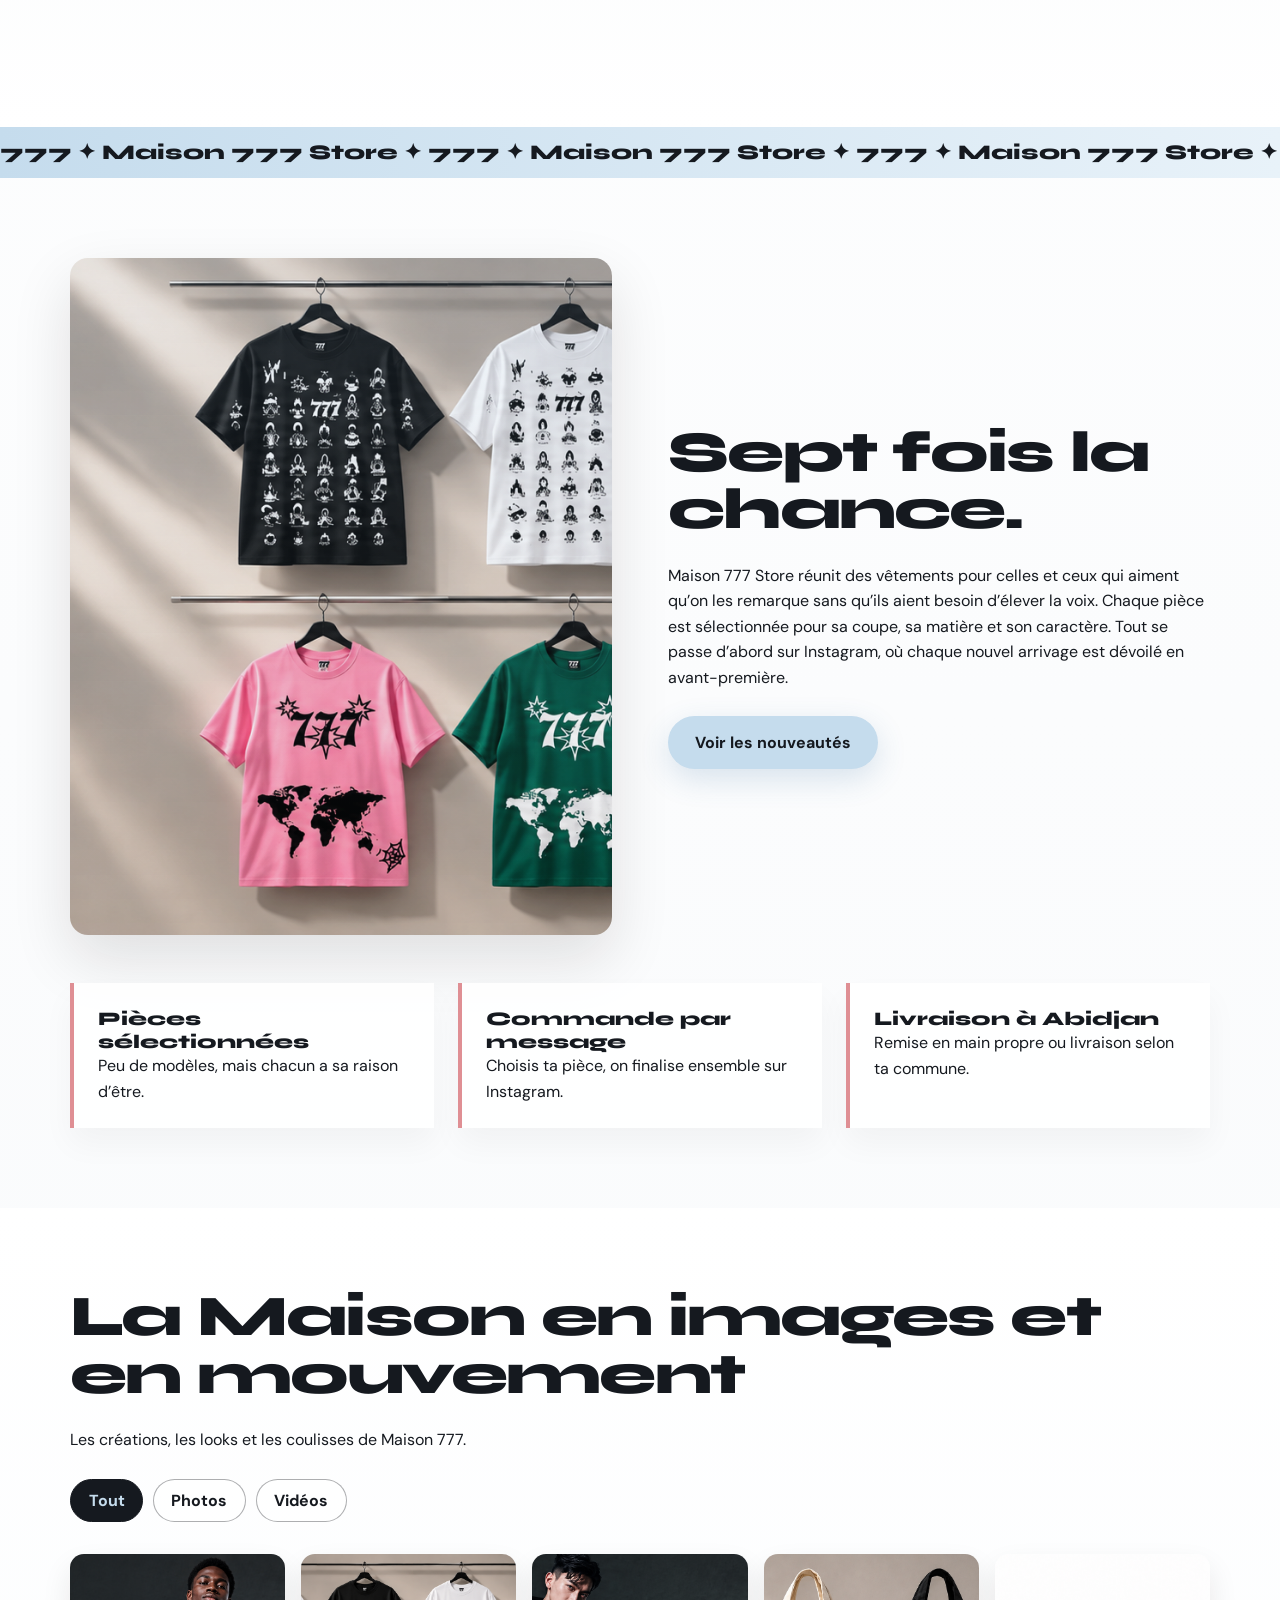
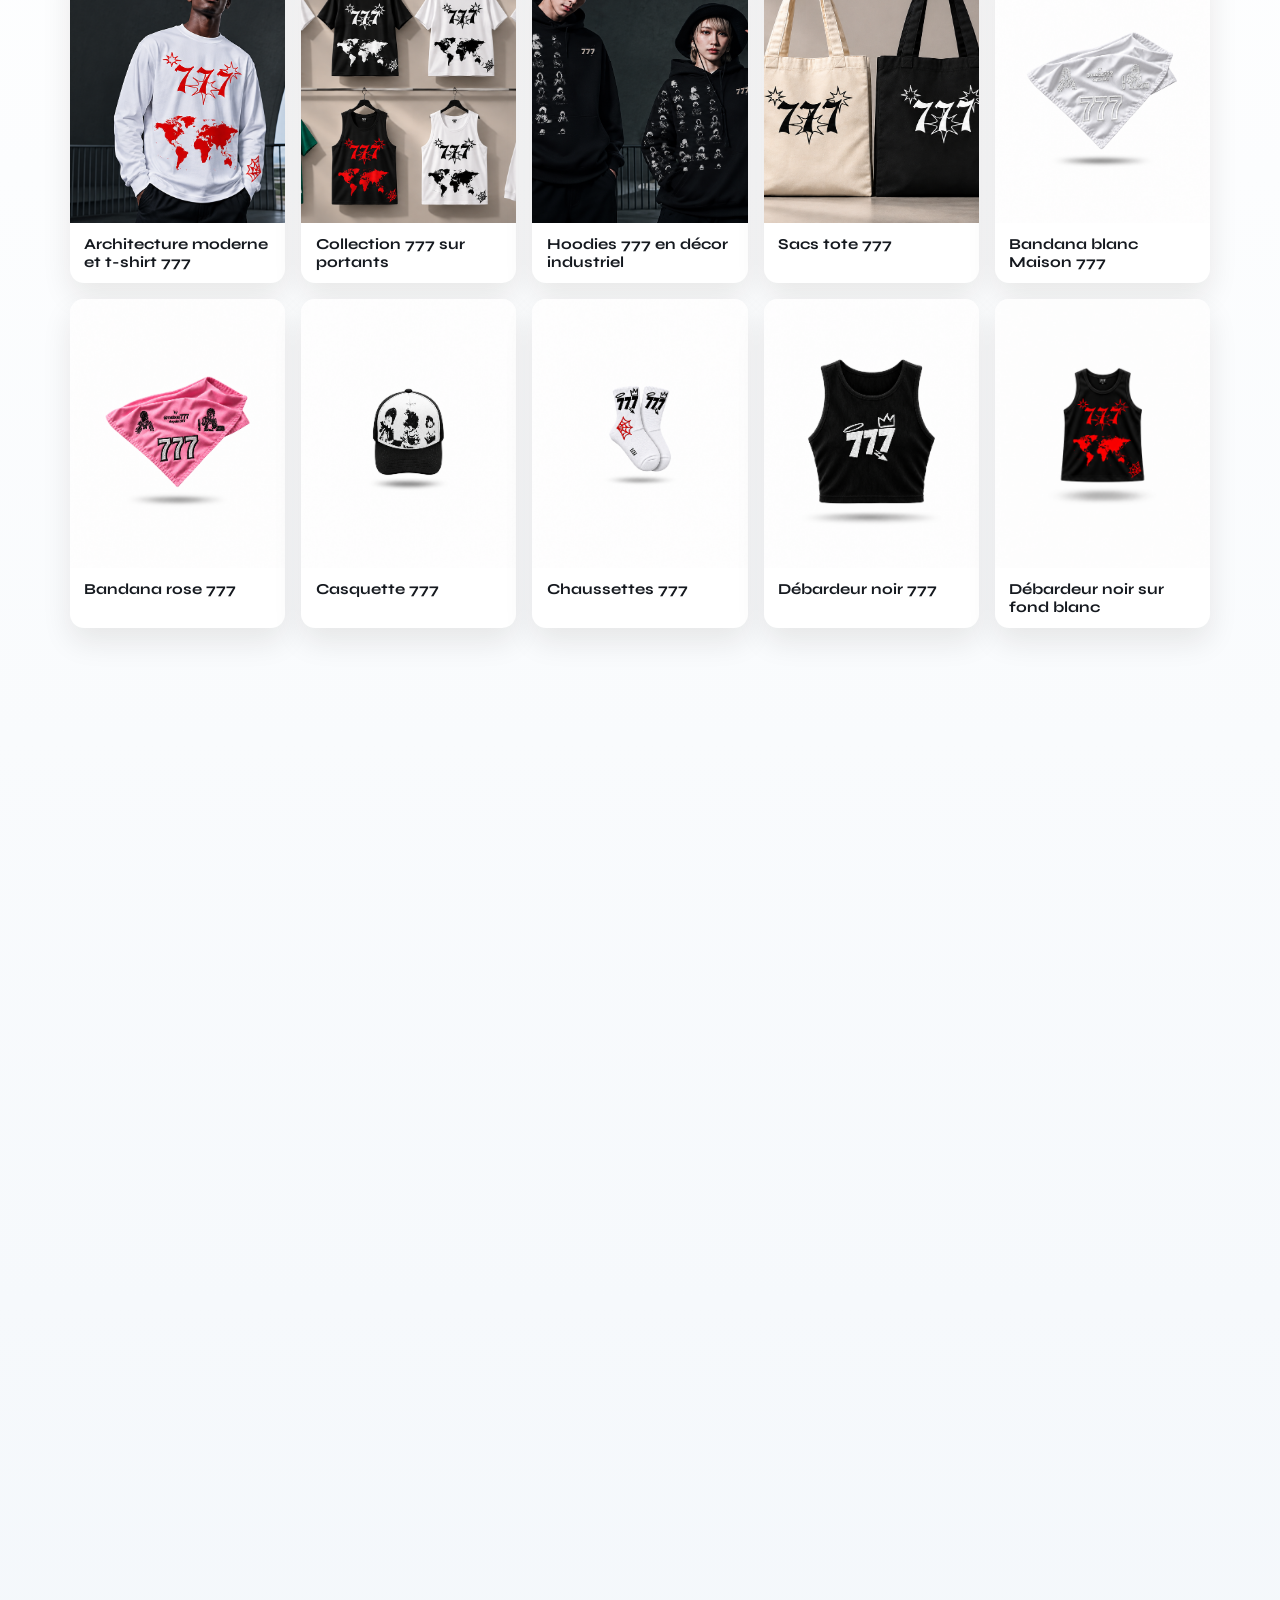
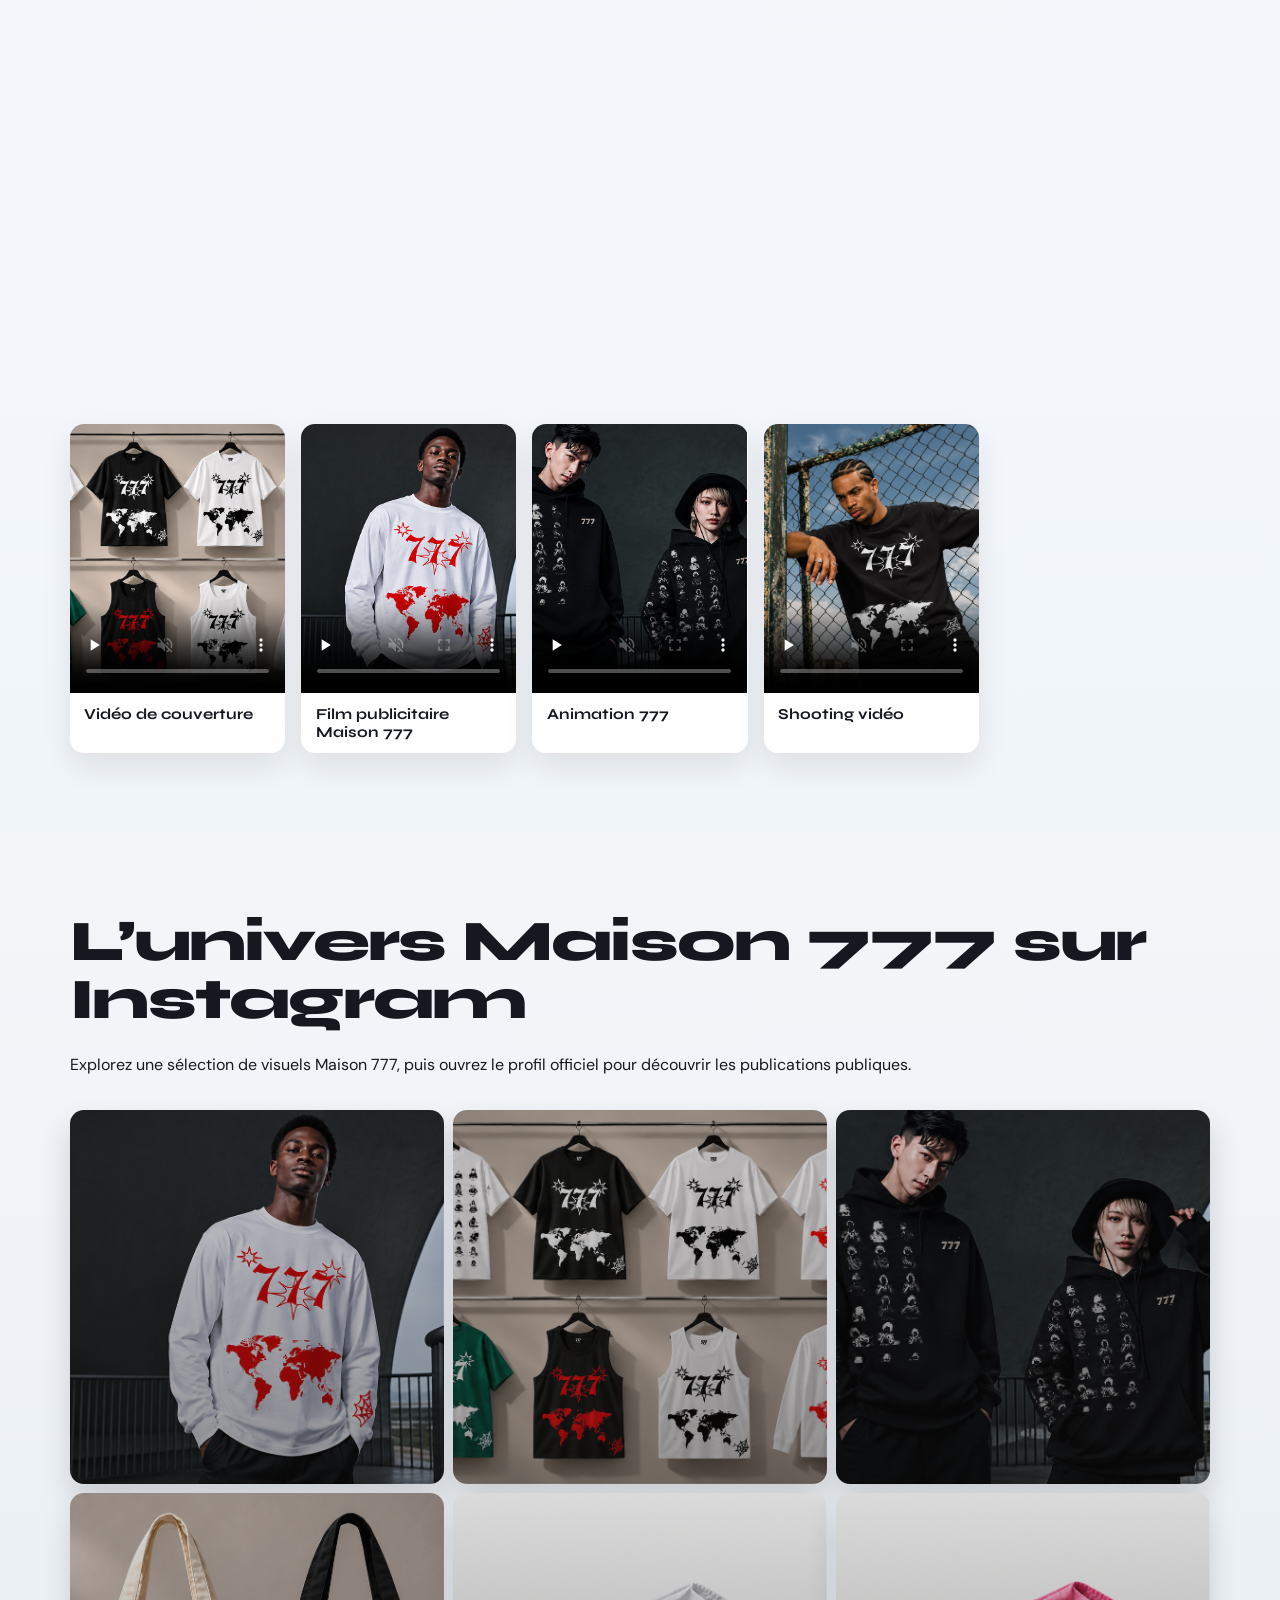
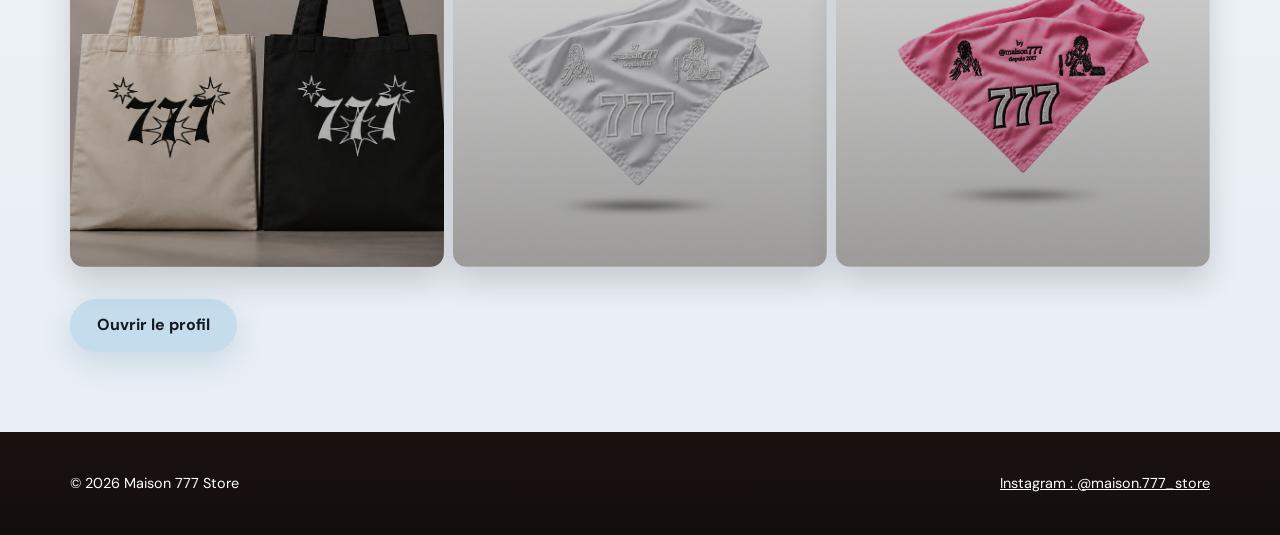
==== commit 1f523169: "Enhance contact and delivery sections with interactivity Ajoute des attributs de clavier et d’access" ====
--- a/index.html
+++ b/index.html
@@ -61,8 +61,8 @@
     </div>
     <div class="val">
       <div class="rv"><h3>Pièces sélectionnées</h3><p>Peu de modèles, mais chacun a sa raison d’être.</p></div>
-      <div class="rv"><h3>Commande par message</h3><p>Choisis ta pièce, on finalise ensemble sur Instagram.</p></div>
-      <div class="rv"><h3>Livraison à Abidjan</h3><p>Remise en main propre ou livraison selon ta commune.</p></div>
+      <div class="rv interactive-card" data-highlight="contact" role="button" tabindex="0" aria-haspopup="dialog" aria-label="Choisir un moyen de contact"><h3>Commande par message</h3><p>Choisis ta pièce, on finalise ensemble sur Instagram.</p></div>
+      <div class="rv interactive-card" data-highlight="delivery" role="button" tabindex="0" aria-haspopup="dialog" aria-label="Estimer les frais de livraison à Abidjan"><h3>Livraison à Abidjan</h3><p>Remise en main propre ou livraison selon ta commune.</p></div>
     </div>
   </div>
   <section class="lookbook sec" aria-labelledby="lookbook-title">
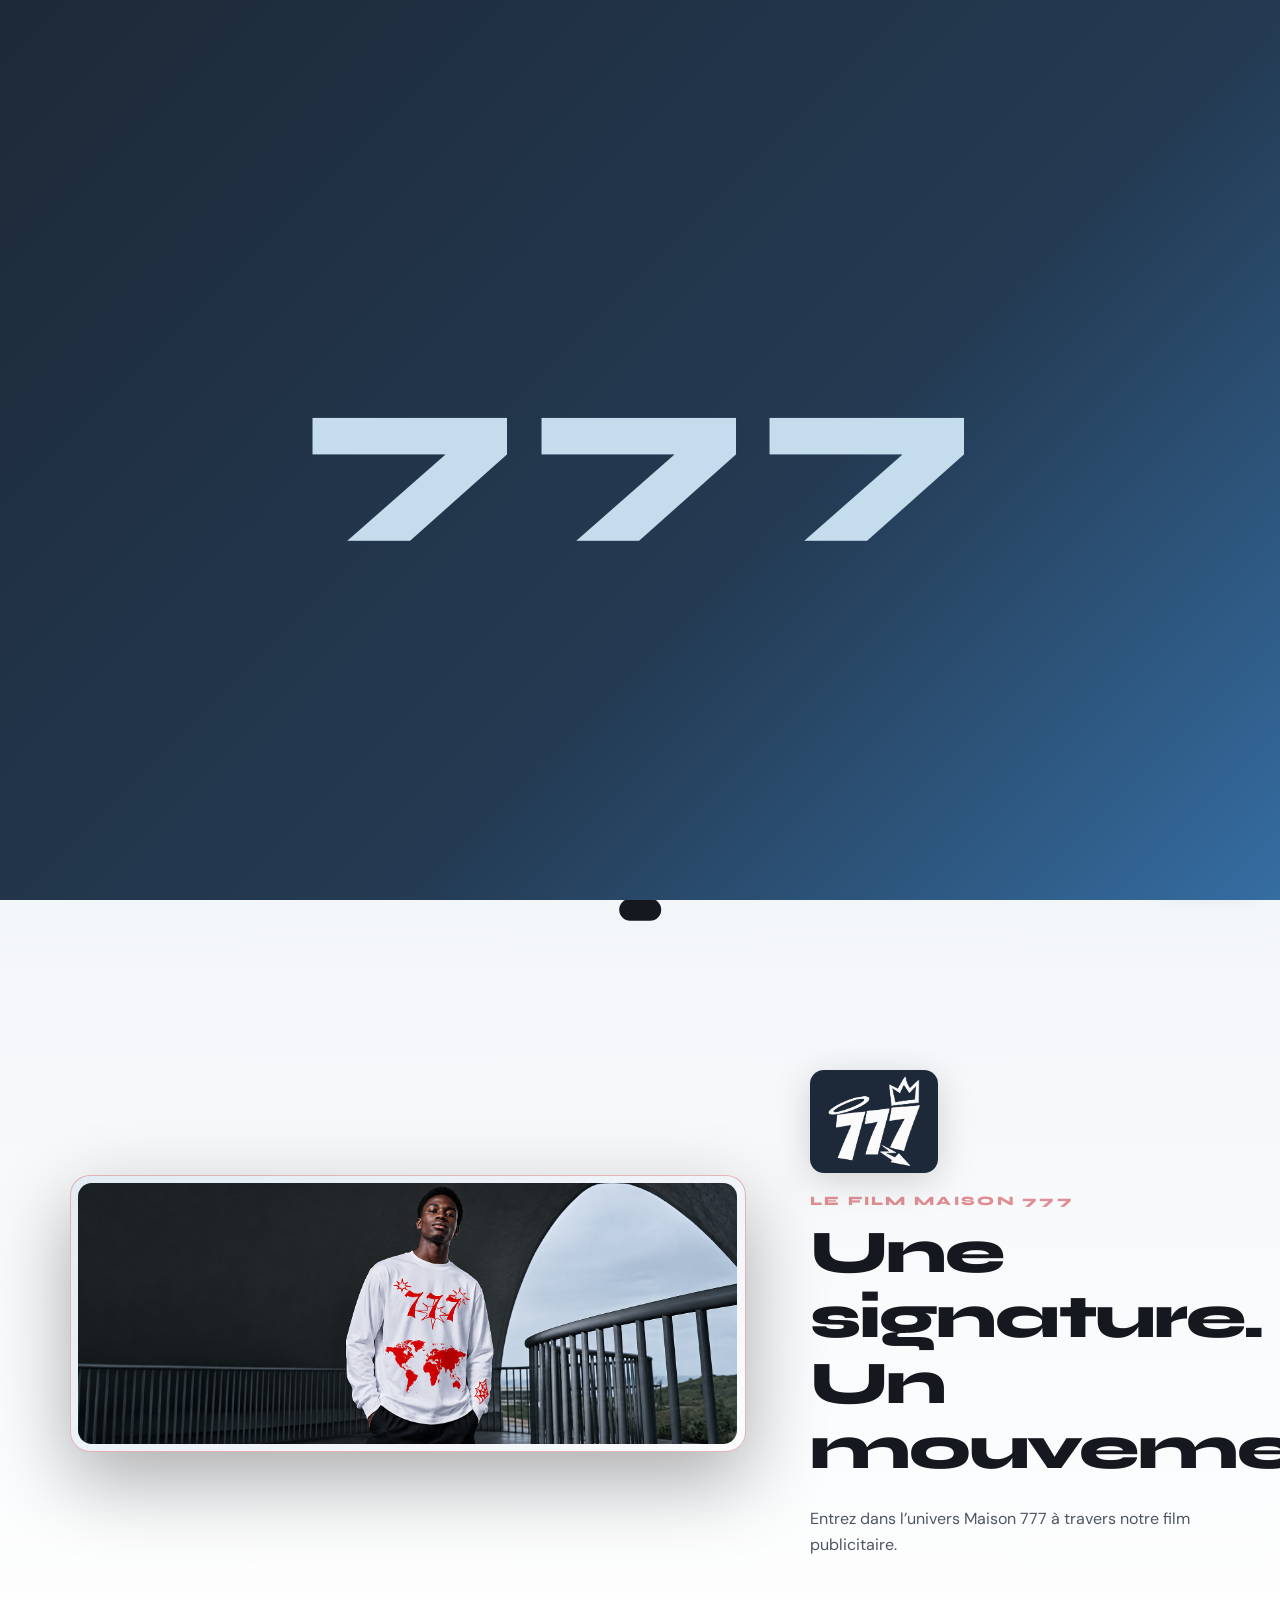
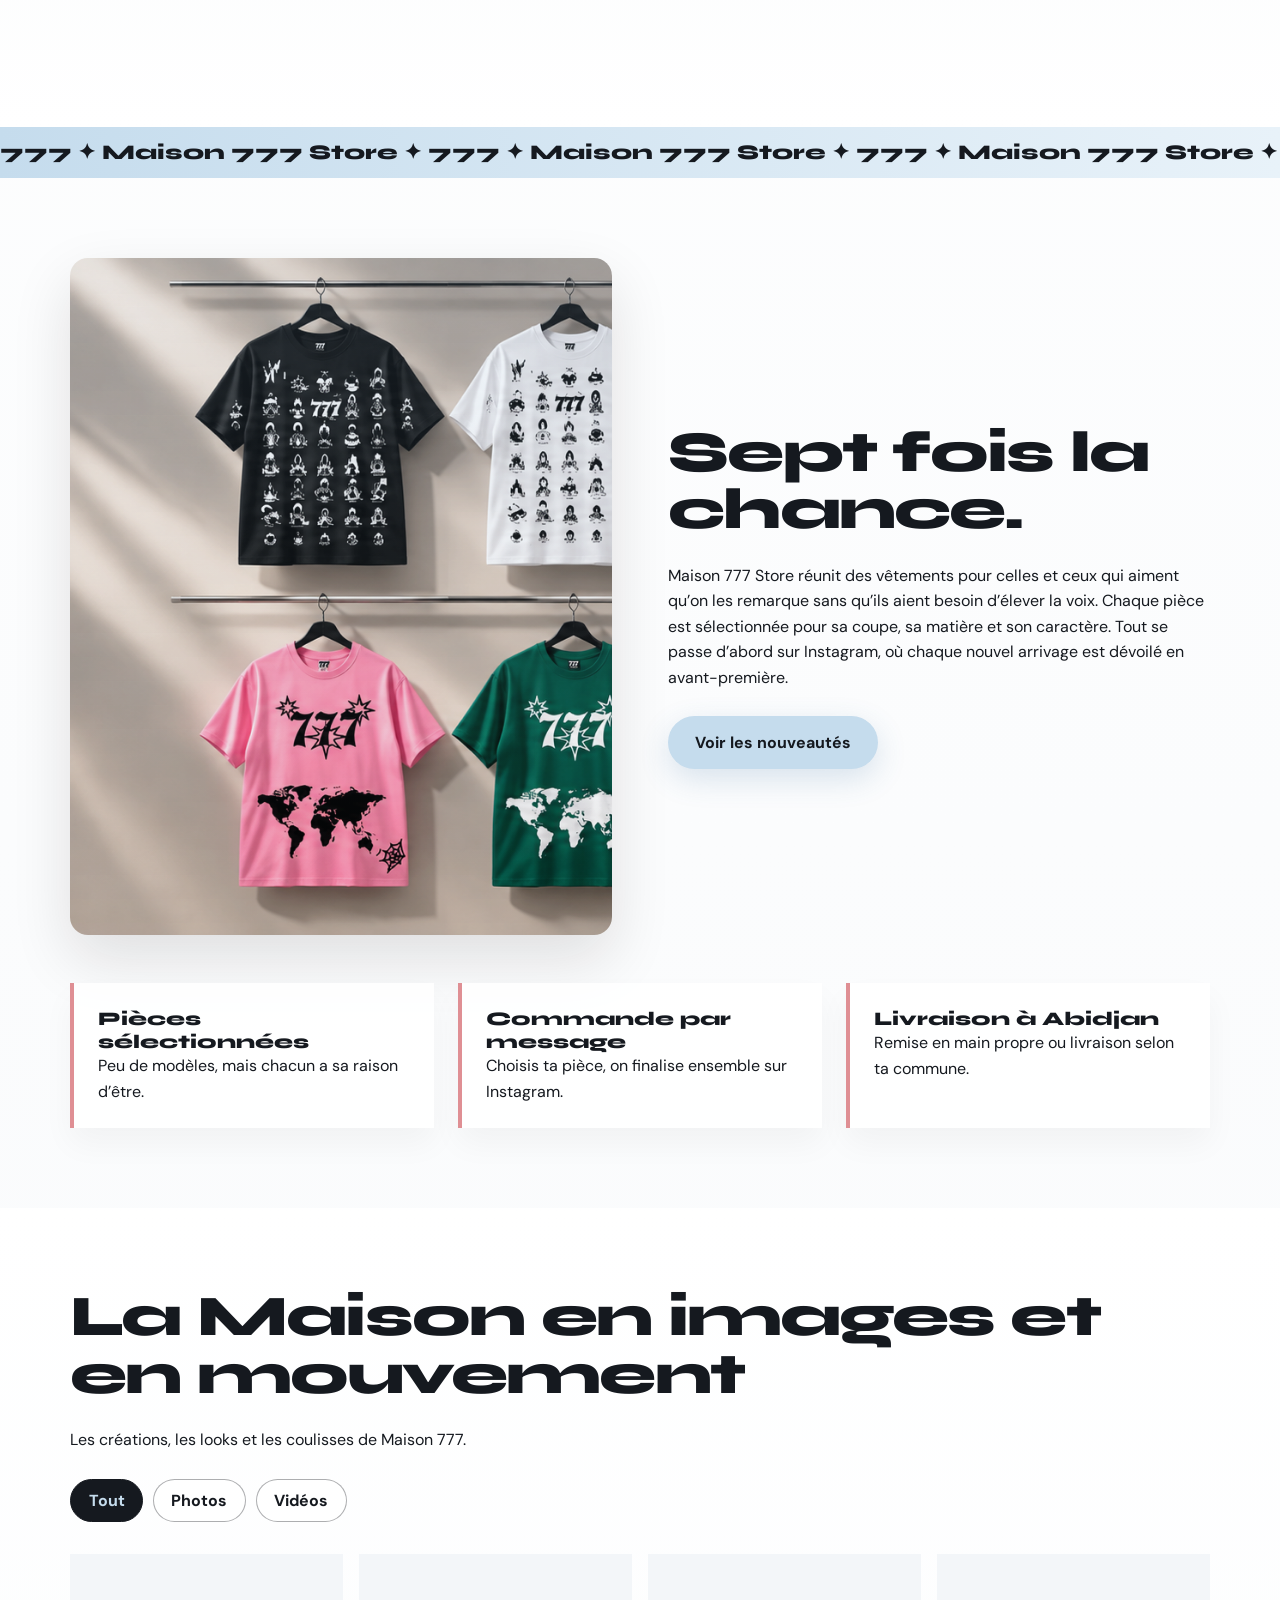
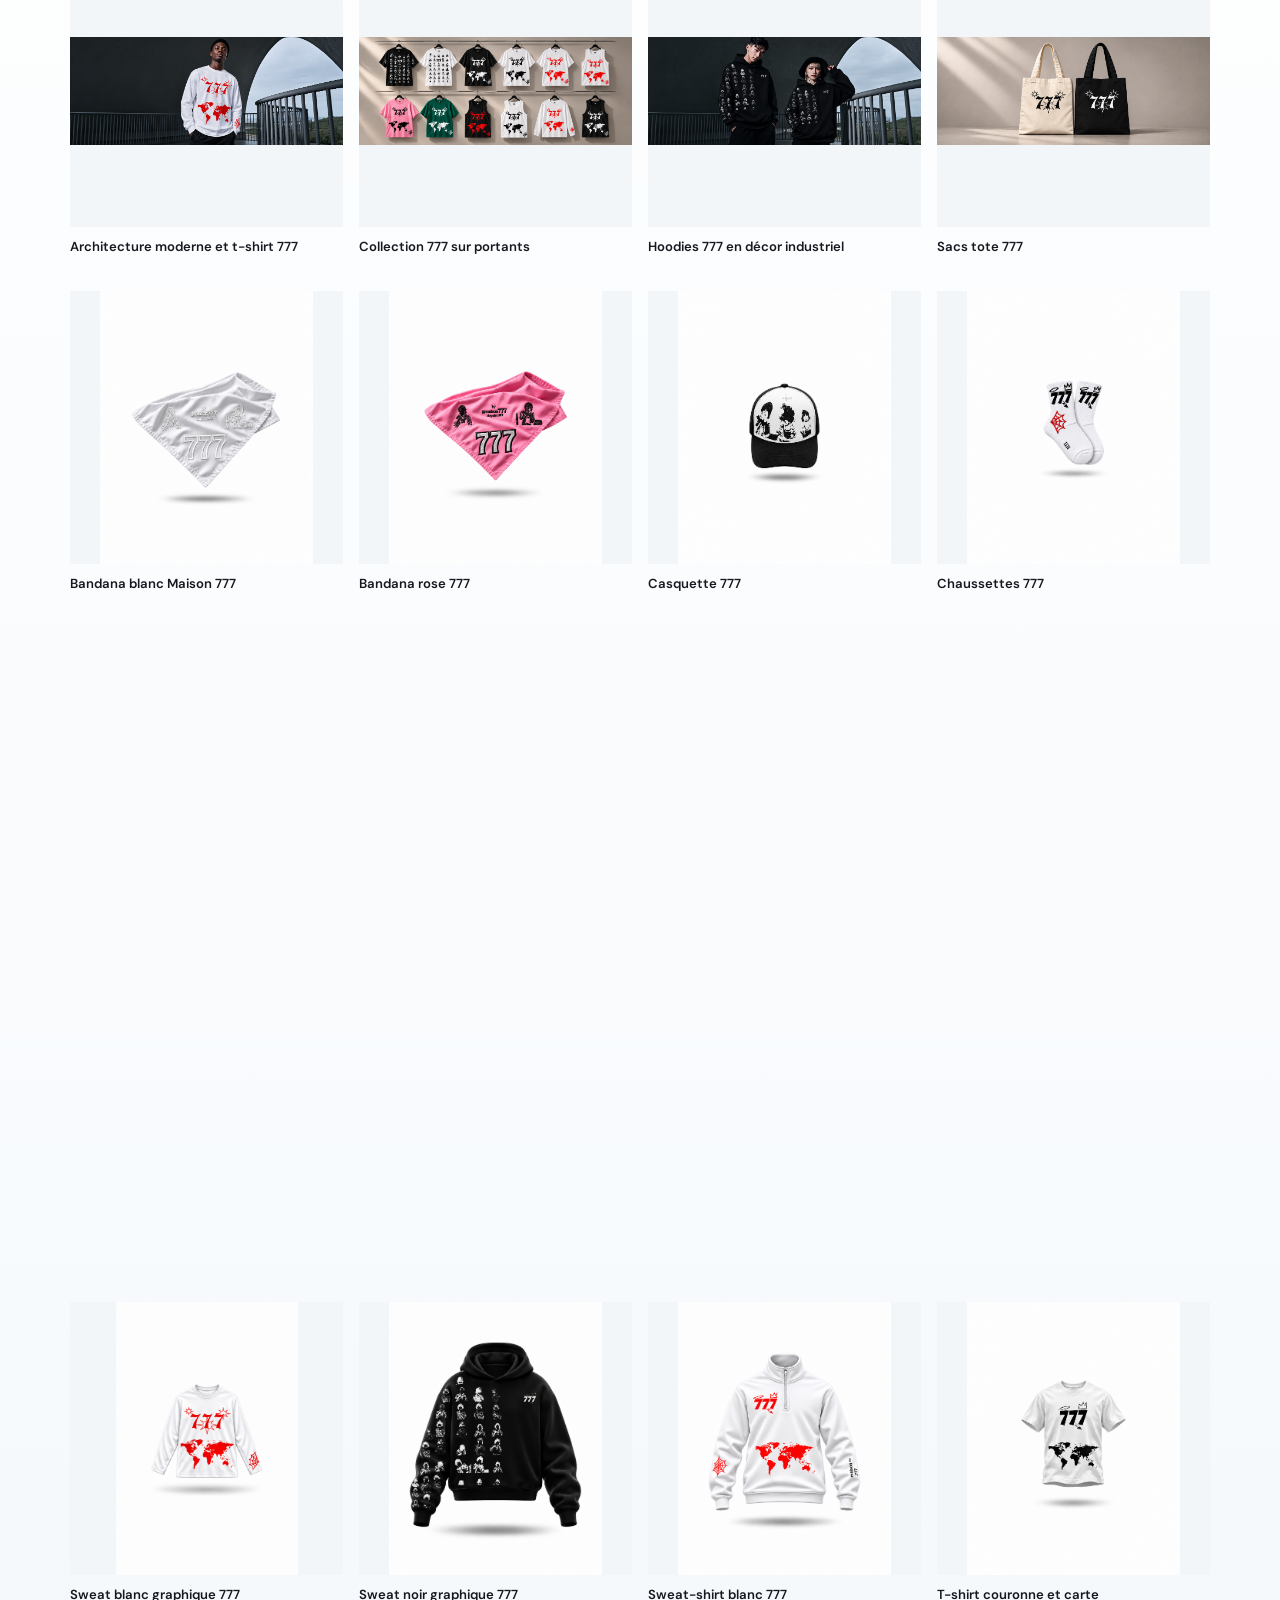
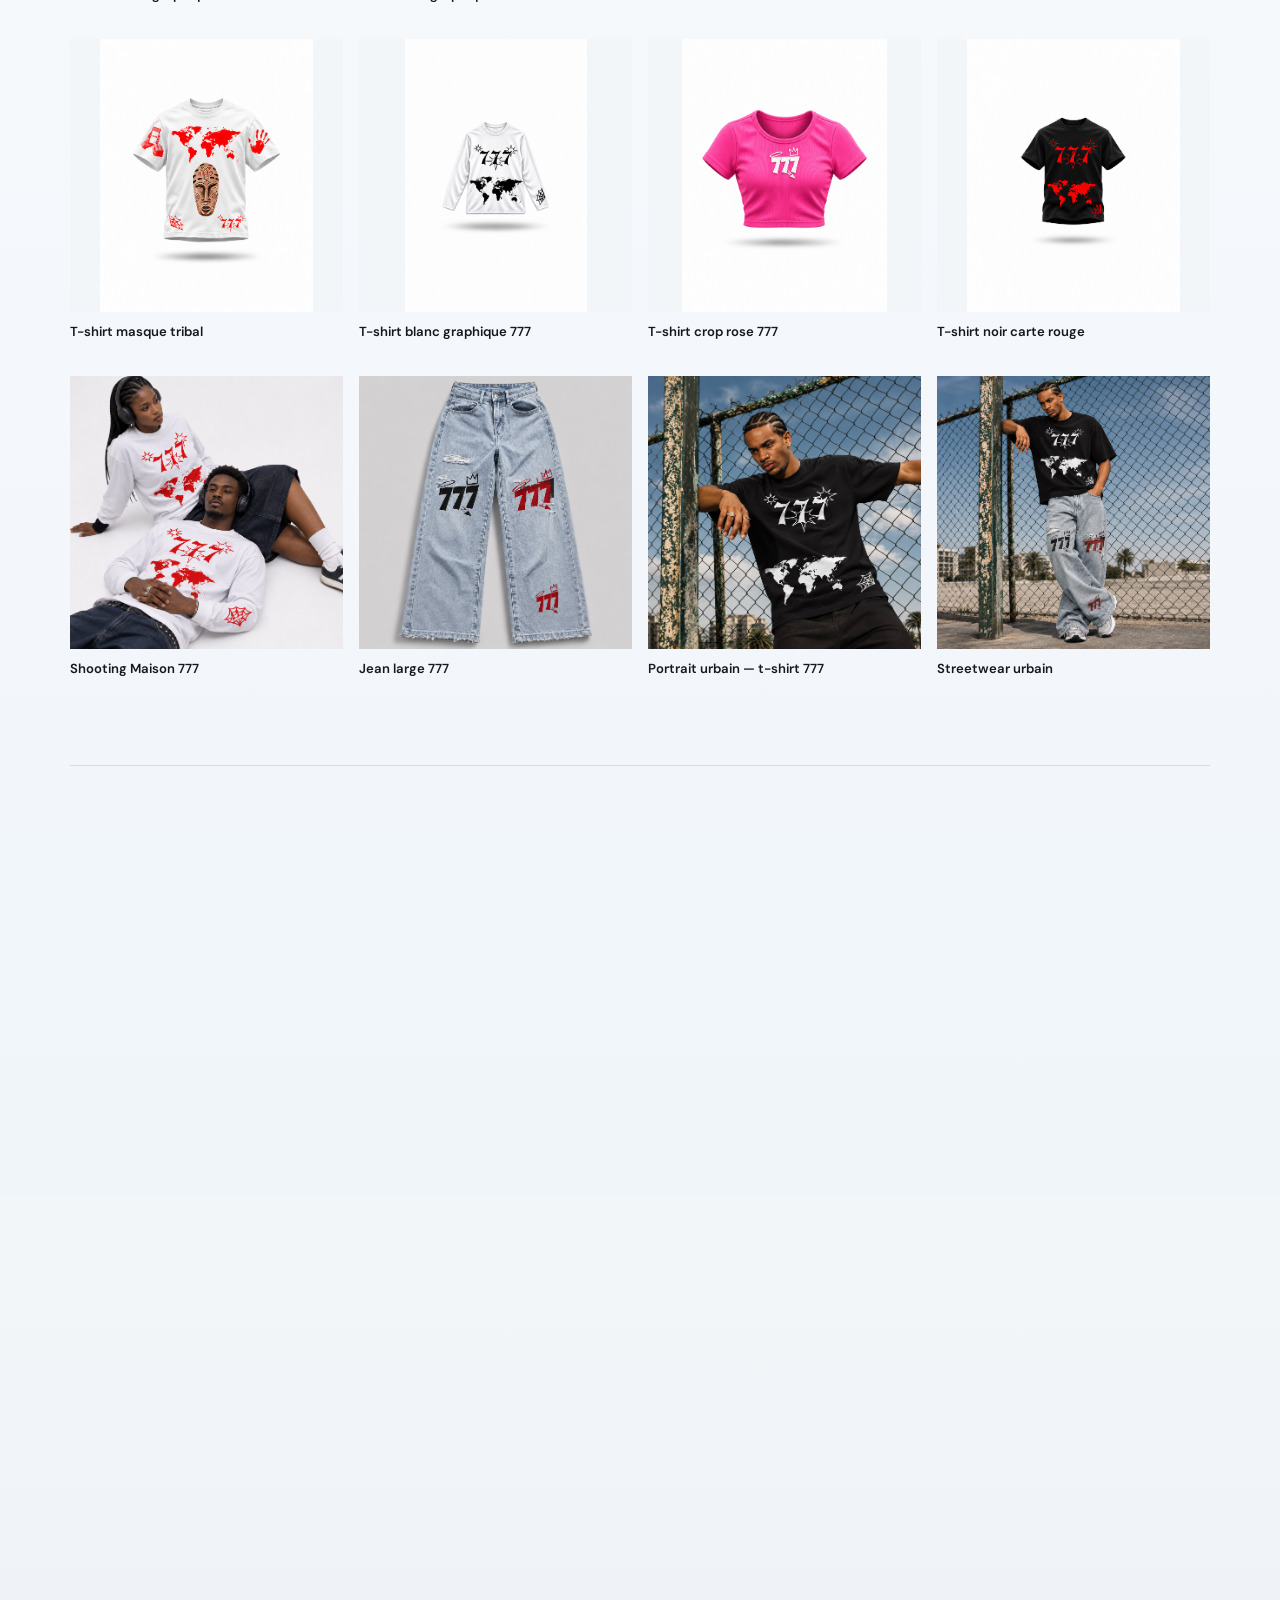
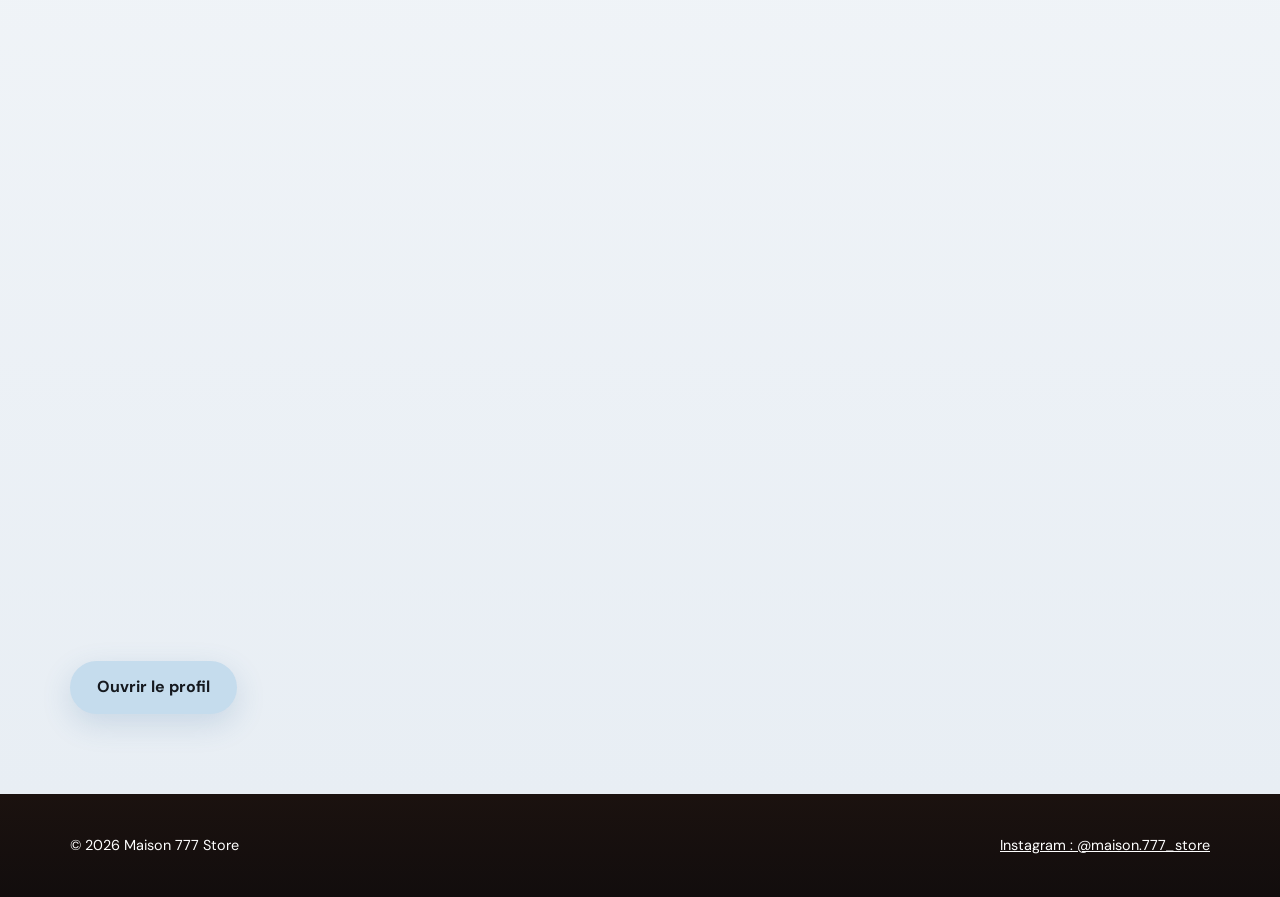
==== commit e808542f: "Update script tags with versioning for medias and app Ajoute un identifiant de version aux scripts d" ====
--- a/index.html
+++ b/index.html
@@ -104,7 +104,7 @@
 <div id="toast" role="status"></div>
 
 <script src="js/produits.js"></script>
-<script src="js/medias.js"></script>
-<script src="js/app.js"></script>
+<script src="js/medias.js?v=gallery-20261106"></script>
+<script src="js/app.js?v=gallery-20261106"></script>
 </body>
 </html>
--- a/css/style.css
+++ b/css/style.css
@@ -221,3 +221,45 @@
 #contact-methods{margin-top:1.2rem;padding-top:1rem;border-top:1px solid #dfe5eb}
 #contact-methods p{margin-bottom:.7rem}
 @media(max-width:600px){#contact-actions{right:50%;bottom:.75rem;transform:translateX(50%);flex-direction:row}.contact-action{min-width:106px;padding:.55rem .8rem}#checkout-stage{padding:.8rem}}
+
+/* Fenêtres holographiques des blocs d’accueil */
+.val .interactive-card{cursor:pointer;transition:transform .3s,box-shadow .3s}
+.val .interactive-card:focus-visible{outline:3px solid var(--copper);outline-offset:4px}
+#holo-overlay[hidden]{display:none!important}
+#holo-overlay{position:fixed;inset:0;z-index:120;display:grid;place-items:center;padding:1rem;background:rgba(16,25,38,.44);backdrop-filter:blur(8px);-webkit-backdrop-filter:blur(8px);opacity:0;visibility:hidden;transition:opacity .25s ease,visibility .25s ease}
+#holo-overlay.is-open{opacity:1;visibility:visible}
+.holo-dialog{position:relative;width:min(100%,520px);max-height:min(90dvh,760px);overflow:auto;padding:clamp(1.25rem,5vw,2rem);border:1px solid rgba(255,255,255,.62);border-radius:22px;background:rgba(248,251,255,.88);box-shadow:0 28px 90px rgba(11,24,40,.28),inset 0 1px rgba(255,255,255,.9);backdrop-filter:blur(22px);-webkit-backdrop-filter:blur(22px);transform:translateY(14px) scale(.98);transition:transform .25s ease}
+#holo-overlay.is-open .holo-dialog{transform:translateY(0) scale(1)}
+.holo-close{position:absolute;top:.75rem;right:.75rem;display:grid;place-items:center;width:2.5rem;height:2.5rem;border:1px solid rgba(53,109,162,.2);border-radius:50%;background:rgba(255,255,255,.75);color:var(--ink);font-size:1.5rem}
+.holo-dialog h2{max-width:calc(100% - 2.5rem);margin-bottom:.55rem;font:800 clamp(1.5rem,5vw,2rem)/1.15 var(--d)}
+.holo-intro,.holo-note{color:#4d5663;font-size:.92rem}
+.holo-field{display:grid;gap:.45rem;margin-top:1rem}
+.holo-field label{font-weight:600}
+.holo-field input{width:100%;min-height:48px;padding:.7rem .85rem;border:1px solid #cbd6e2;border-radius:10px;background:rgba(255,255,255,.9);color:var(--ink);font:inherit}
+.holo-actions{display:flex;flex-wrap:wrap;gap:.65rem;margin-top:1.15rem}
+.holo-actions .btn,.holo-actions a{justify-content:center;min-height:46px}
+.holo-secondary{display:inline-flex;align-items:center;gap:.45rem;padding:.65rem .9rem;border:1px solid rgba(53,109,162,.28);border-radius:999px;background:rgba(255,255,255,.8);color:var(--ink);font-weight:600;text-decoration:none}
+.holo-status{min-height:1.5em;margin-top:.7rem;color:#28527b;font-size:.9rem}
+.holo-estimate{margin-top:1rem;padding:.9rem 1rem;border-left:3px solid var(--terracotta);border-radius:8px;background:rgba(255,255,255,.72)}
+.holo-estimate strong{display:block;font:800 1.15rem var(--d)}
+.holo-contact-list{display:grid;gap:.75rem;margin-top:1.25rem}
+.holo-contact{display:flex;align-items:center;gap:.8rem;min-height:54px;padding:.8rem 1rem;border:1px solid rgba(53,109,162,.2);border-radius:13px;background:rgba(255,255,255,.78);color:var(--ink);font-weight:600;text-decoration:none;transition:transform .2s,background .2s}
+.holo-contact:hover{transform:translateY(-2px);background:#fff}
+.holo-contact svg{width:22px;height:22px;flex:none;color:var(--copper-strong)}
+@media(max-width:600px){#holo-overlay{padding:.75rem}.holo-dialog{border-radius:18px}.holo-actions{flex-direction:column}.holo-actions>*{width:100%}}
+@media(prefers-reduced-motion:reduce){#holo-overlay,.holo-dialog,.holo-contact{transition:none}}
+
+#media-grid.editorial-gallery{display:block}
+.editorial-media-section+.editorial-media-section{margin-top:4.25rem;padding-top:1.75rem;border-top:1px solid rgba(21,25,31,.12)}
+.editorial-media-heading{margin:0 0 1.2rem}
+.editorial-media-heading p{font:600 .66rem/1.3 var(--t);letter-spacing:.18em;text-transform:uppercase;color:var(--copper);margin:0 0 .45rem}
+.editorial-media-heading h3{font:800 clamp(1.35rem,2.5vw,2rem)/1.1 var(--d);margin:0;color:var(--ink)}
+.editorial-photo-grid,.editorial-video-grid{grid-template-columns:repeat(4,minmax(0,1fr));gap:clamp(.5rem,1.25vw,1rem)}
+.editorial-media-section .media-card{border-radius:0;background:transparent;box-shadow:none;transition:opacity .25s ease,transform .25s ease}
+.editorial-media-section .media-card:hover{transform:translateY(-3px);box-shadow:none}
+.editorial-photo-grid .media-card img,.editorial-video-grid .media-card video{aspect-ratio:1/1;object-fit:contain}
+.editorial-photo-grid .media-card img{background:var(--sand)}
+.editorial-video-grid .media-card video{background:#111}
+.editorial-media-section .media-card figcaption{padding:.65rem 0;min-height:3rem;font:600 .82rem/1.4 var(--t);color:var(--ink)}
+@media(max-width:850px){.editorial-photo-grid,.editorial-video-grid{grid-template-columns:repeat(3,minmax(0,1fr))}}
+@media(max-width:560px){.editorial-media-section+.editorial-media-section{margin-top:3rem;padding-top:1.25rem}.editorial-photo-grid,.editorial-video-grid{grid-template-columns:repeat(2,minmax(0,1fr));gap:.55rem}.editorial-media-section .media-card figcaption{font-size:.75rem;padding:.5rem 0;min-height:2.6rem}}
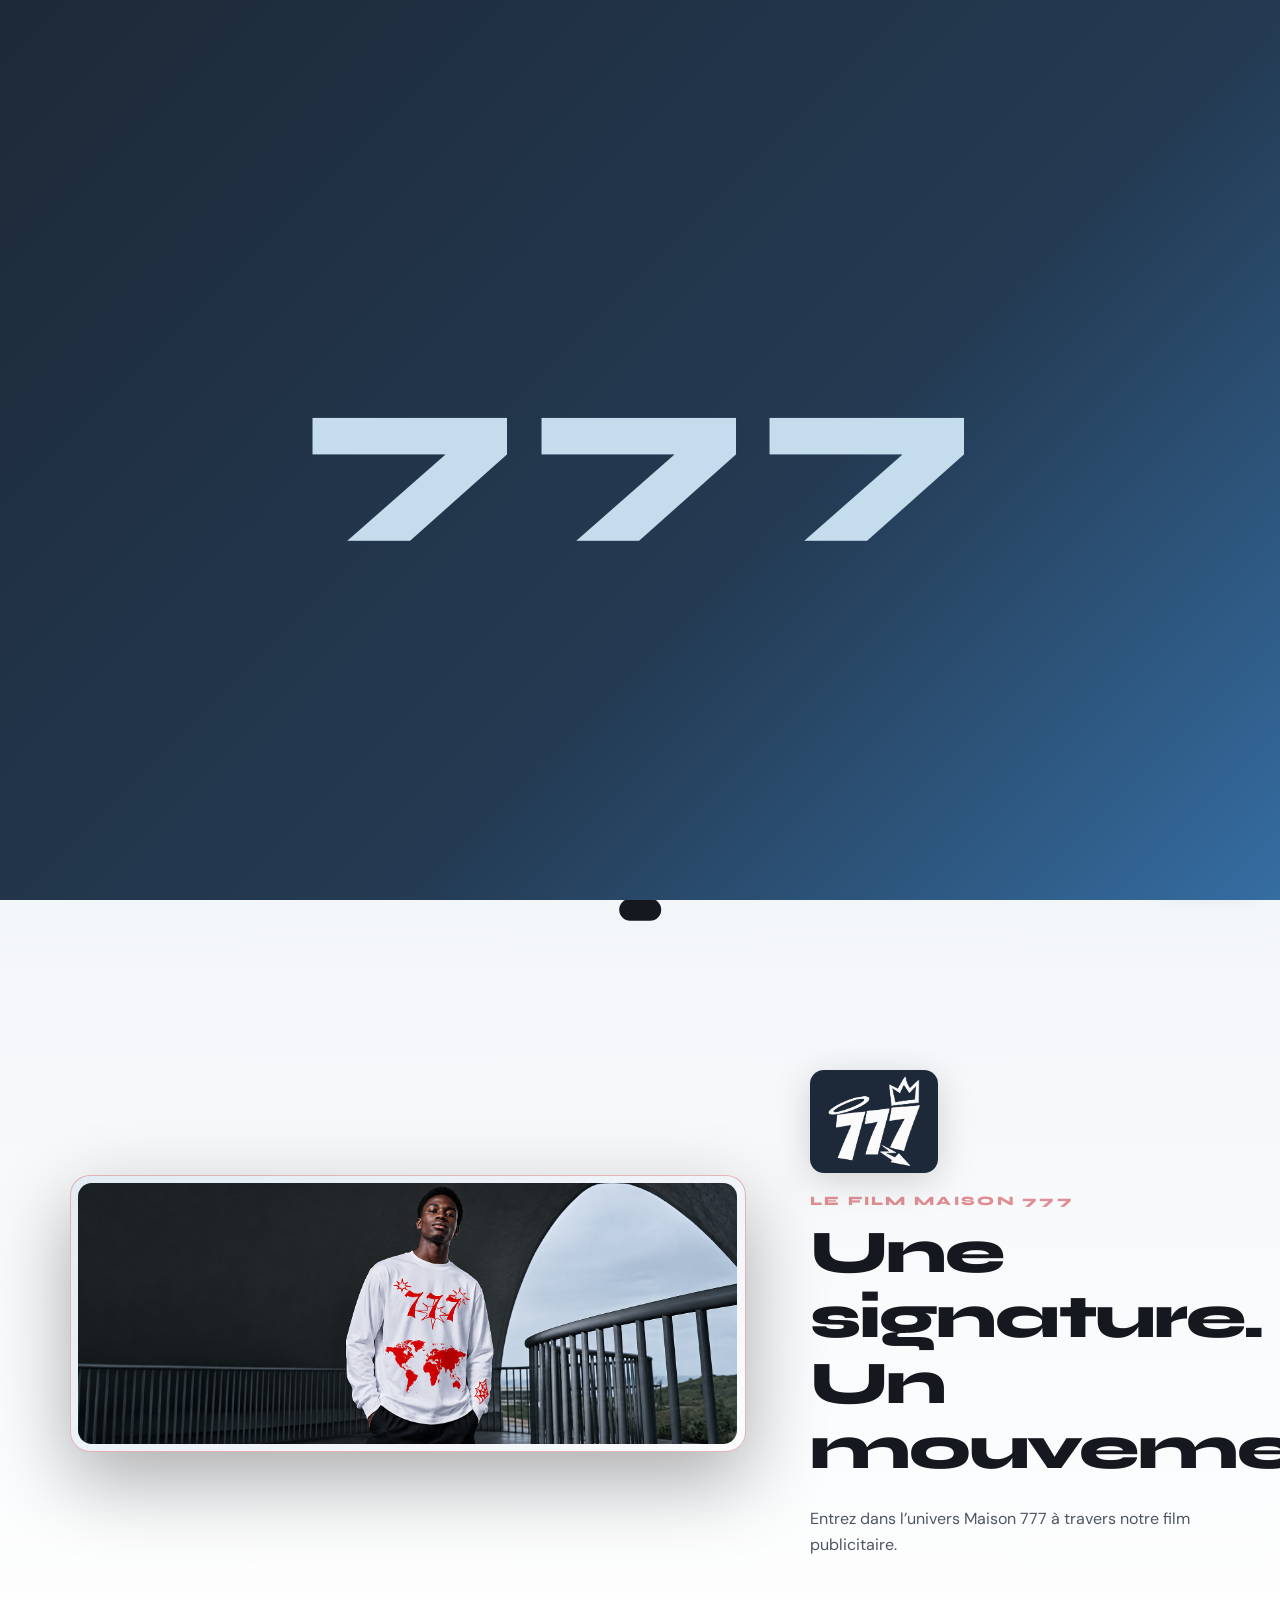
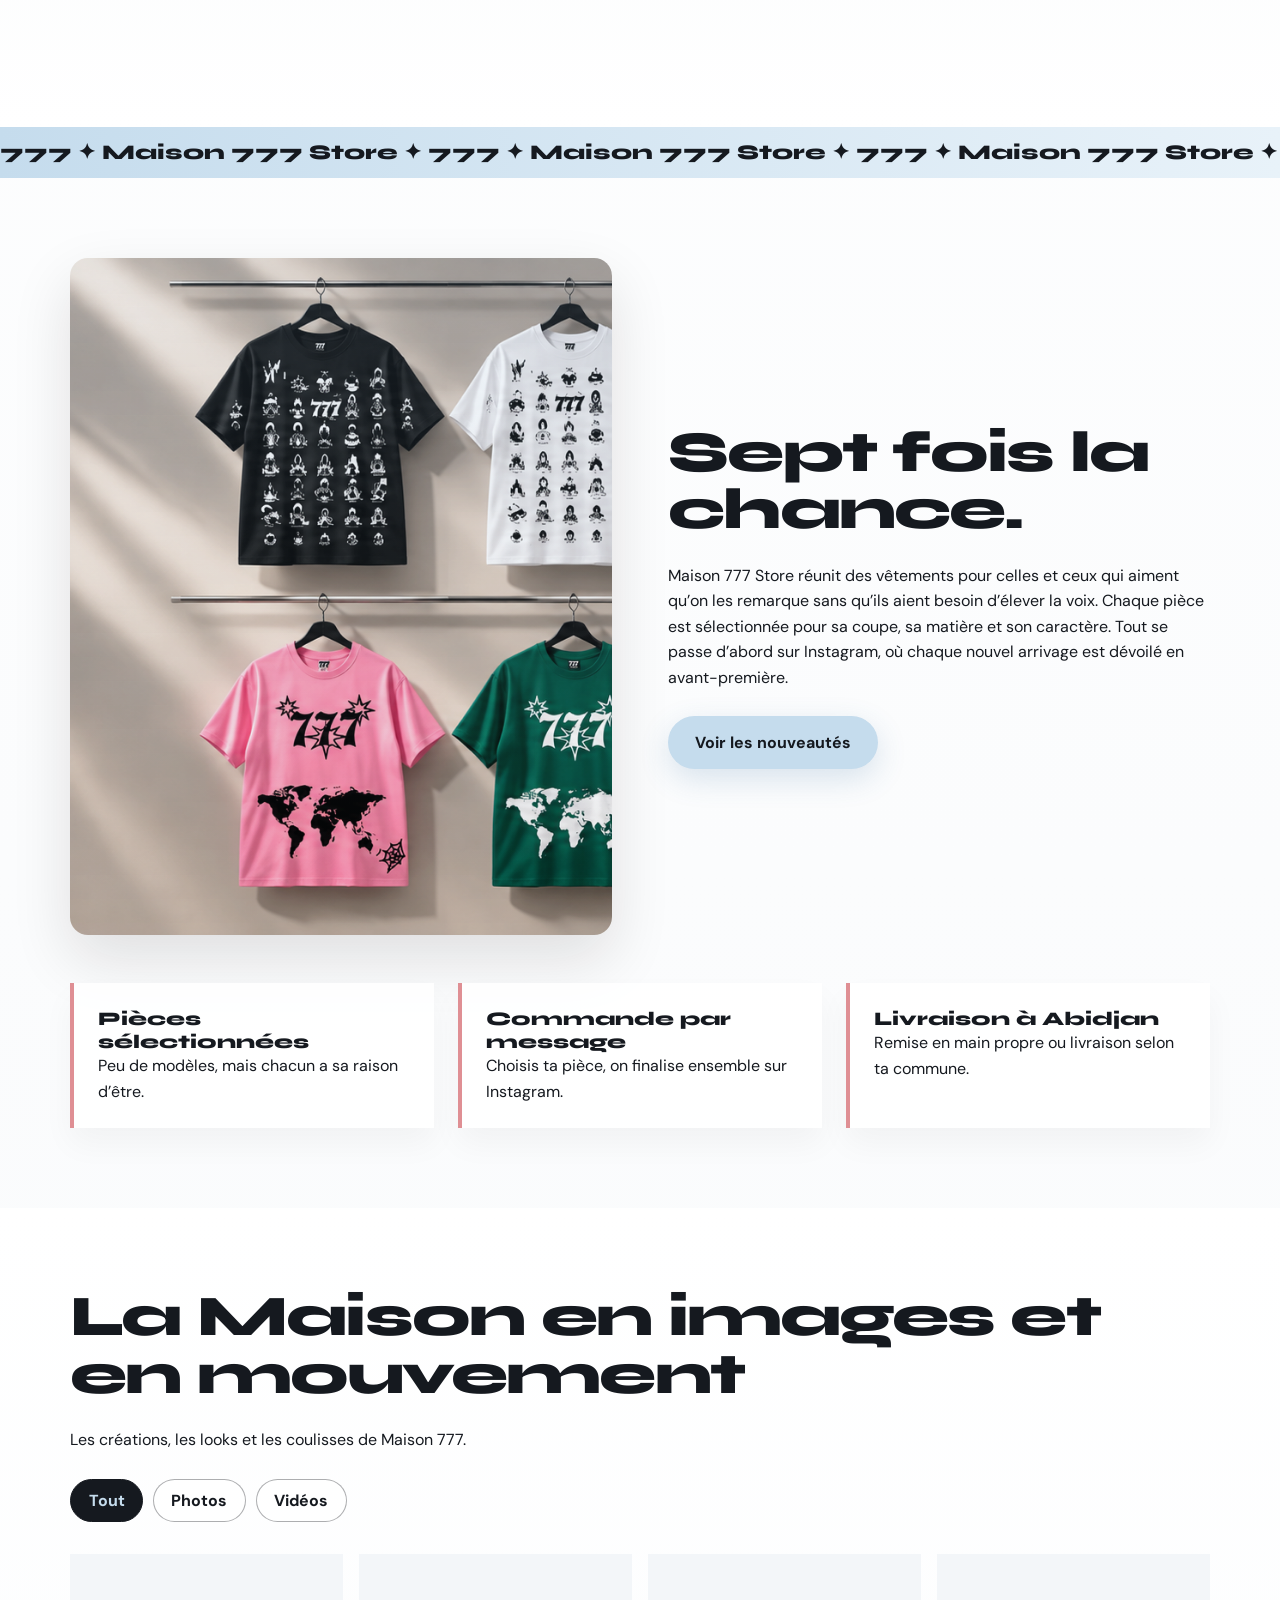
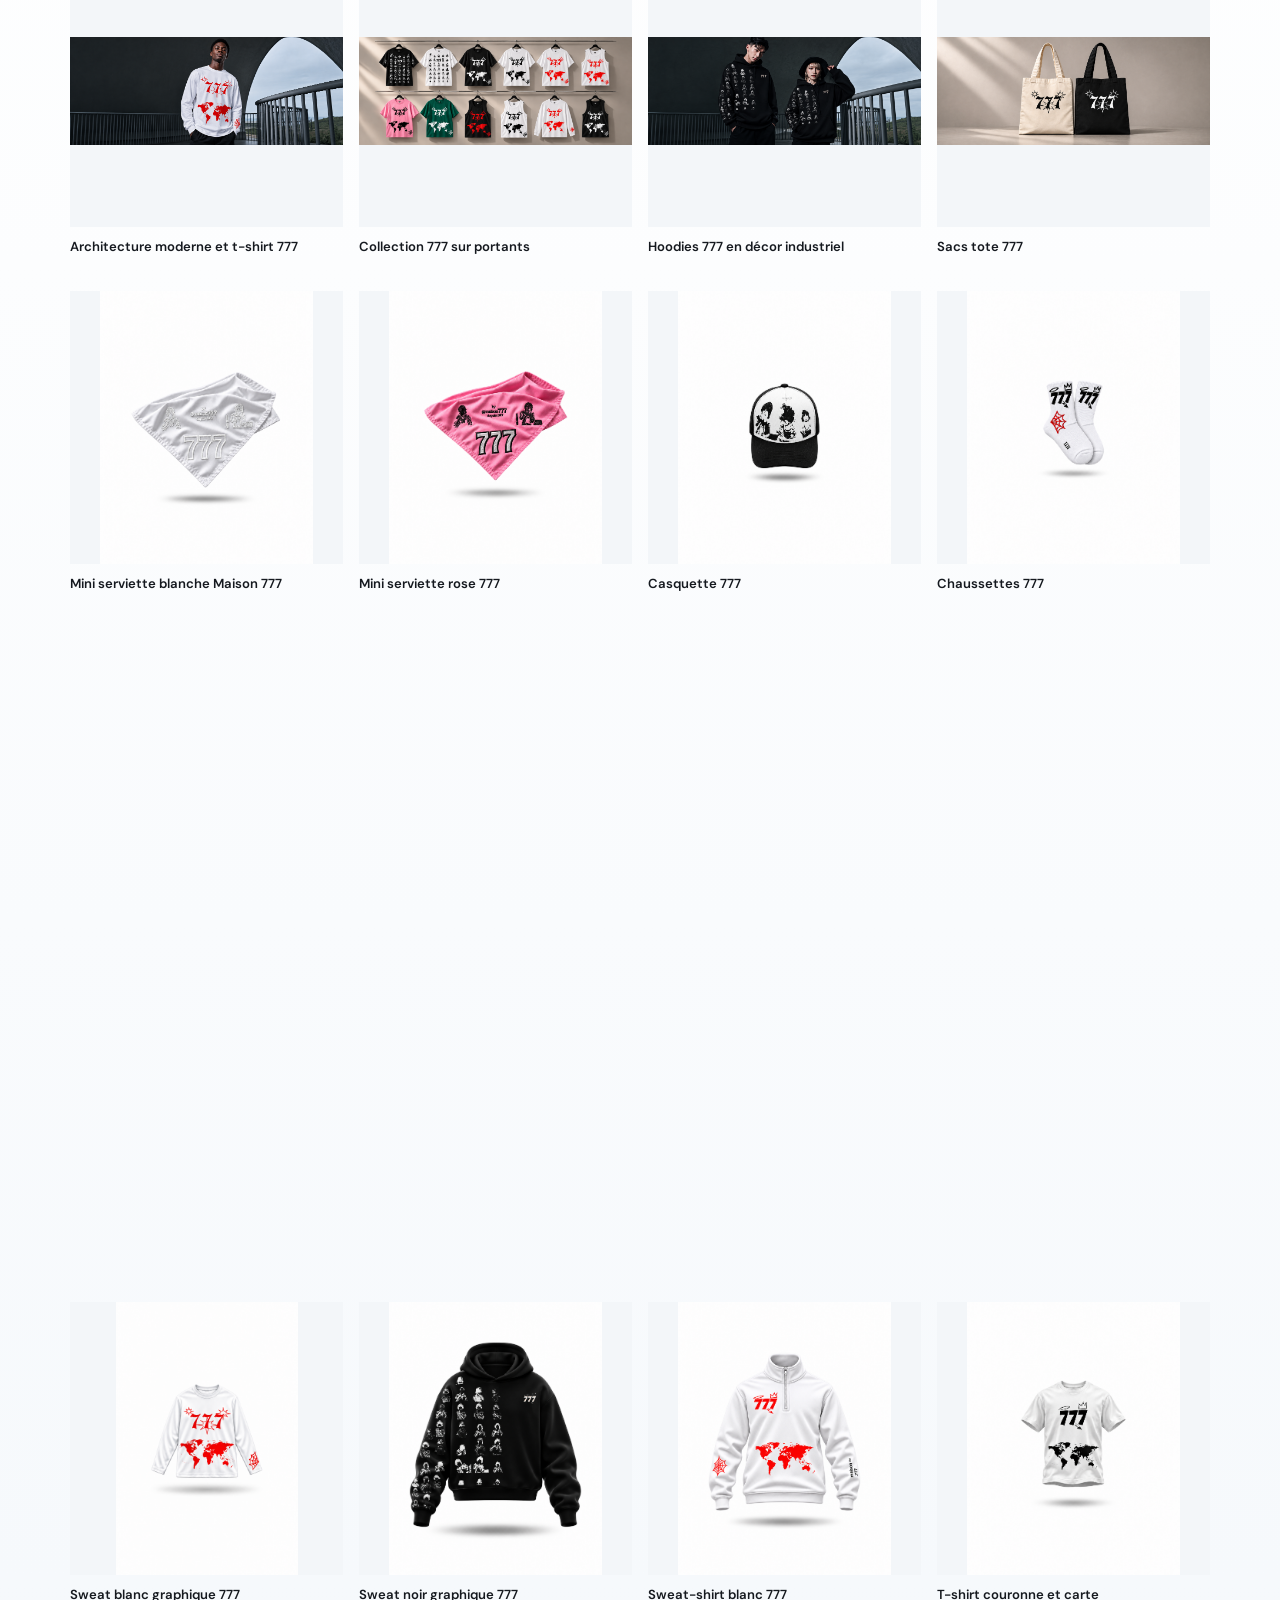
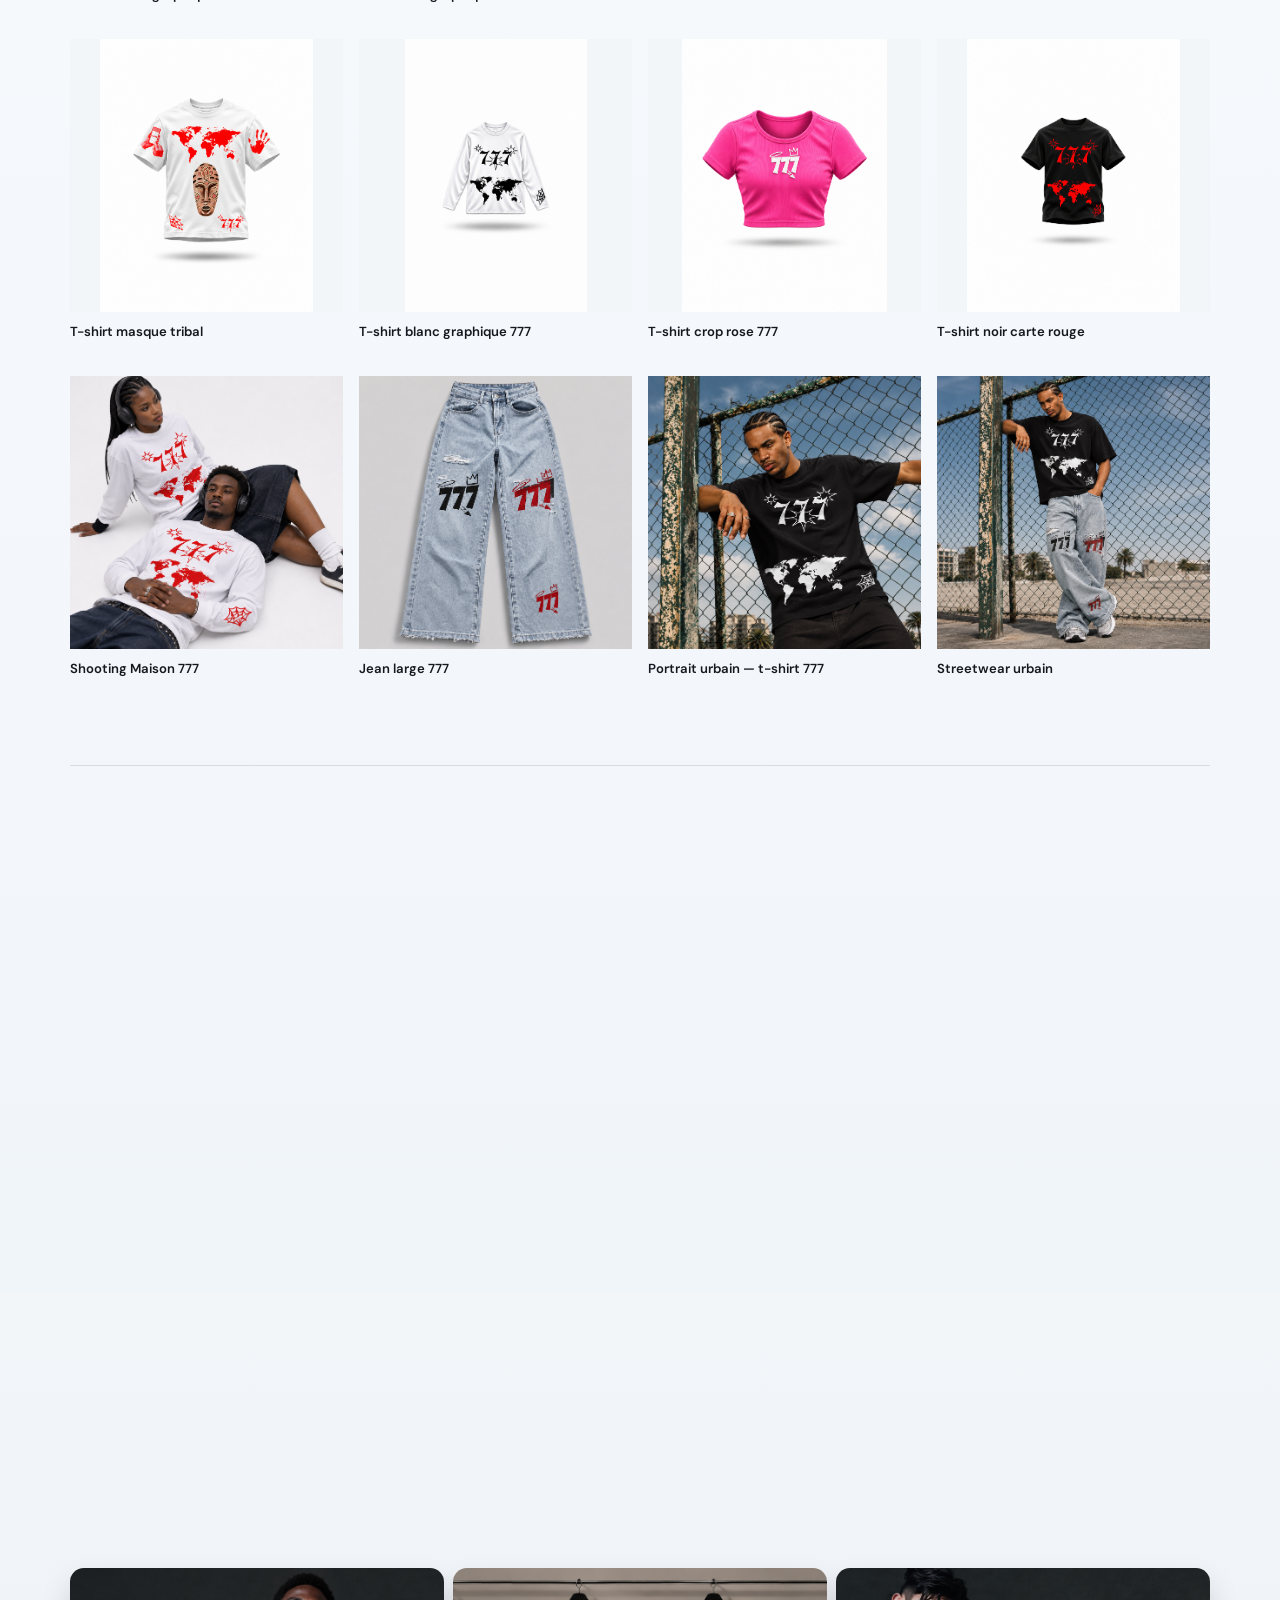
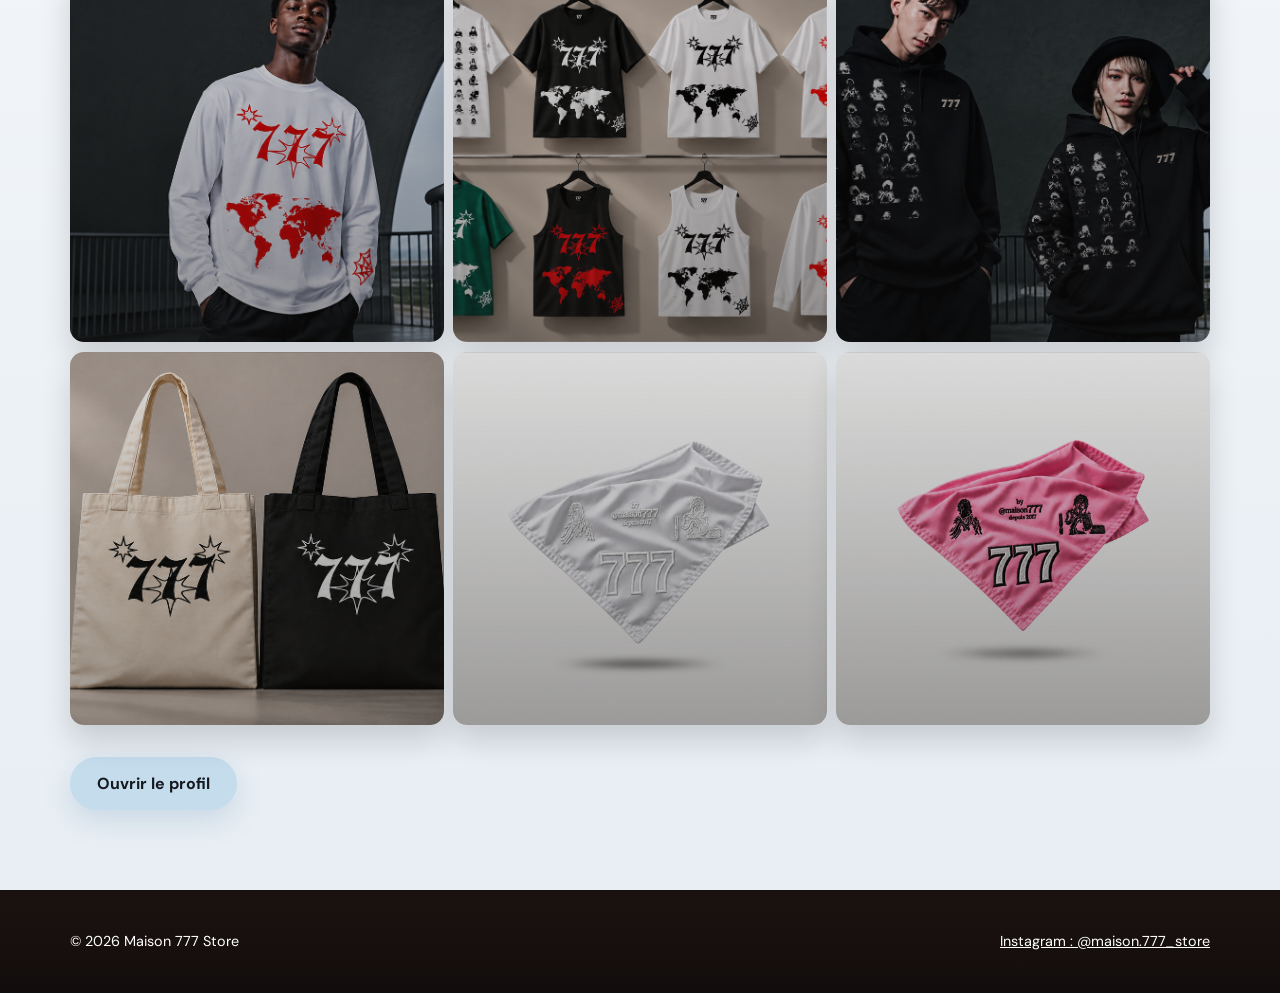
==== commit 82e74f10: "Update CSS and JS file versions in index.html Versionne les ressources de la page d’accueil modifiée" ====
--- a/index.html
+++ b/index.html
@@ -8,7 +8,7 @@
 <link rel="preconnect" href="https://fonts.googleapis.com">
 <link href="https://fonts.googleapis.com/css2?family=Syne:wght@500;800&family=DM+Sans:wght@400;600&display=swap" rel="stylesheet">
 <link rel="icon" type="image/svg+xml" href="favicon.svg">
-<link rel="stylesheet" href="css/style.css">
+<link rel="stylesheet" href="css/style.css?v=gallery-20261106-v2">
 </head>
 <body data-page="index">
 
@@ -104,7 +104,7 @@
 <div id="toast" role="status"></div>
 
 <script src="js/produits.js"></script>
-<script src="js/medias.js?v=gallery-20261106"></script>
-<script src="js/app.js?v=gallery-20261106"></script>
+<script src="js/medias.js?v=gallery-20261106-v2"></script>
+<script src="js/app.js?v=gallery-20261106-v2"></script>
 </body>
 </html>
--- a/css/style.css
+++ b/css/style.css
@@ -263,3 +263,6 @@
 .editorial-media-section .media-card figcaption{padding:.65rem 0;min-height:3rem;font:600 .82rem/1.4 var(--t);color:var(--ink)}
 @media(max-width:850px){.editorial-photo-grid,.editorial-video-grid{grid-template-columns:repeat(3,minmax(0,1fr))}}
 @media(max-width:560px){.editorial-media-section+.editorial-media-section{margin-top:3rem;padding-top:1.25rem}.editorial-photo-grid,.editorial-video-grid{grid-template-columns:repeat(2,minmax(0,1fr));gap:.55rem}.editorial-media-section .media-card figcaption{font-size:.75rem;padding:.5rem 0;min-height:2.6rem}}
+
+.editorial-video-grid{grid-template-columns:repeat(auto-fit,minmax(min(100%,260px),1fr))}
+@media(max-width:560px){.editorial-video-grid{grid-template-columns:repeat(2,minmax(0,1fr))}}
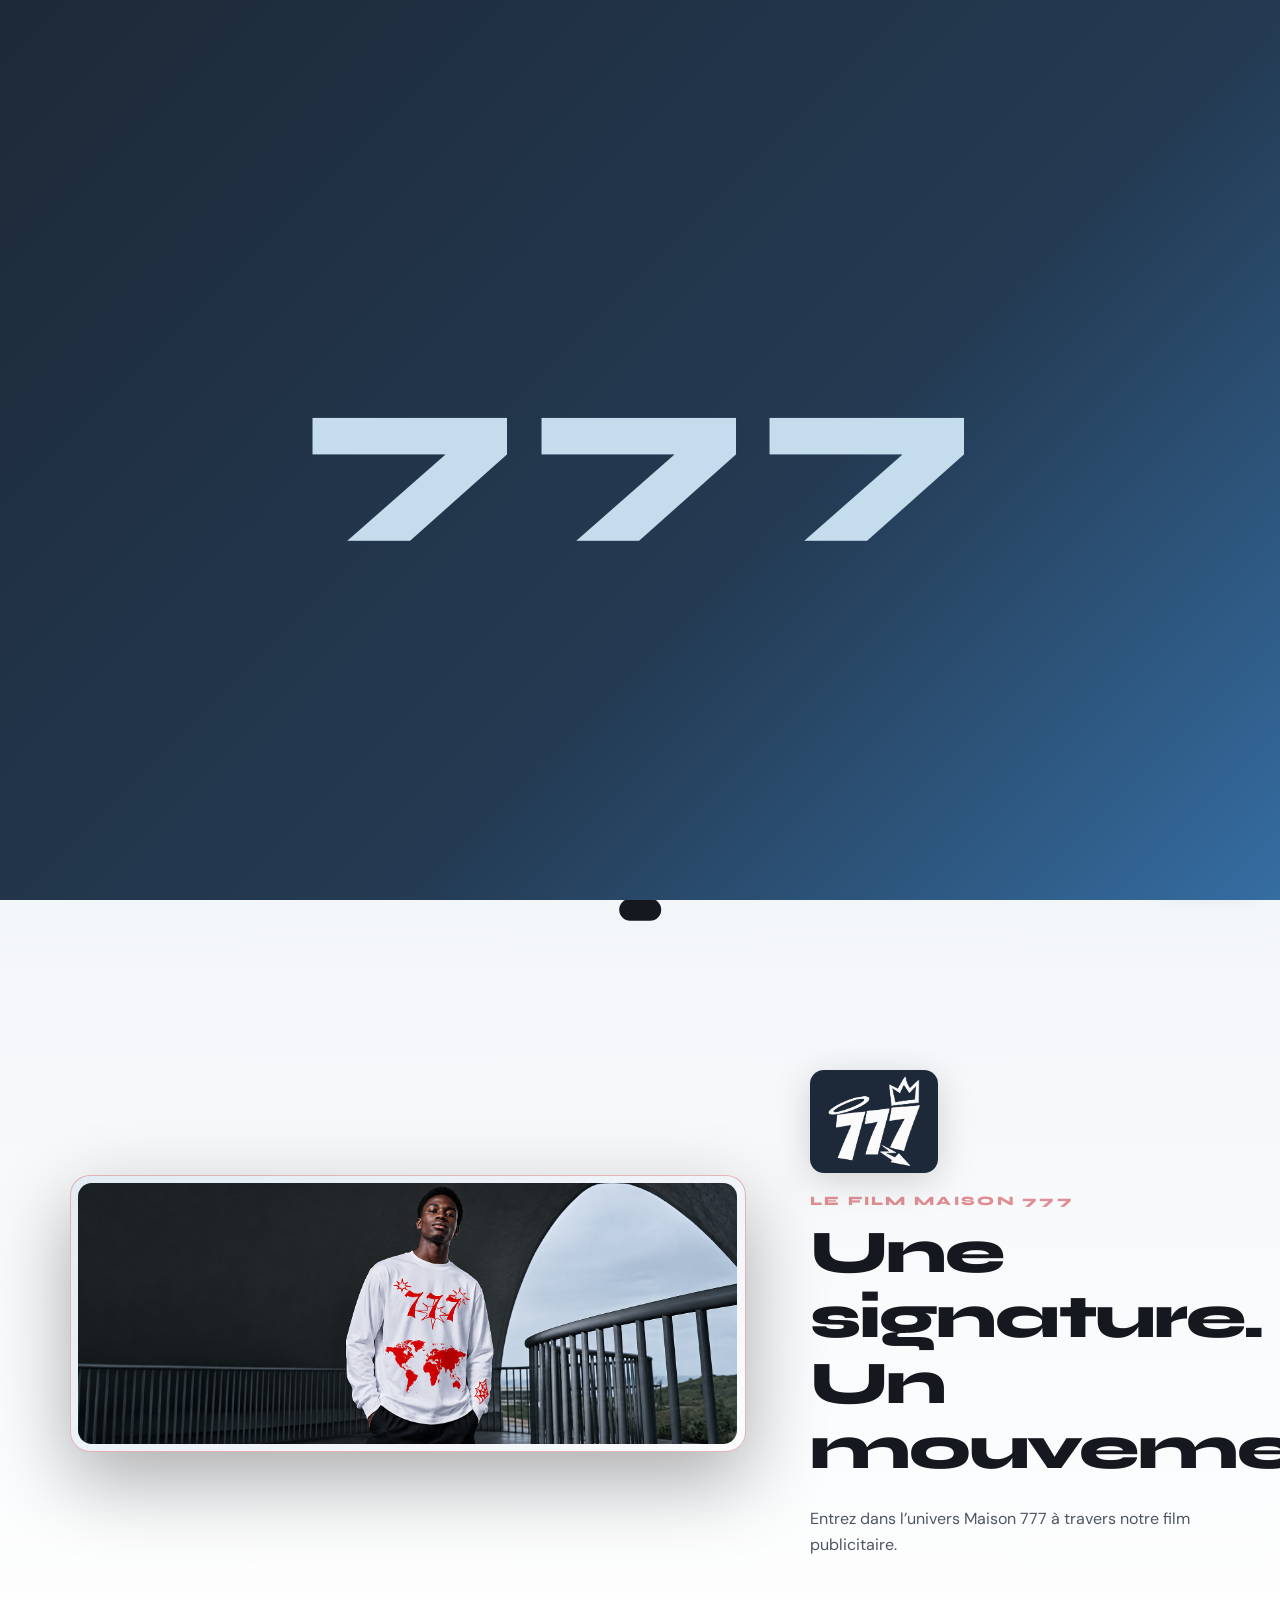
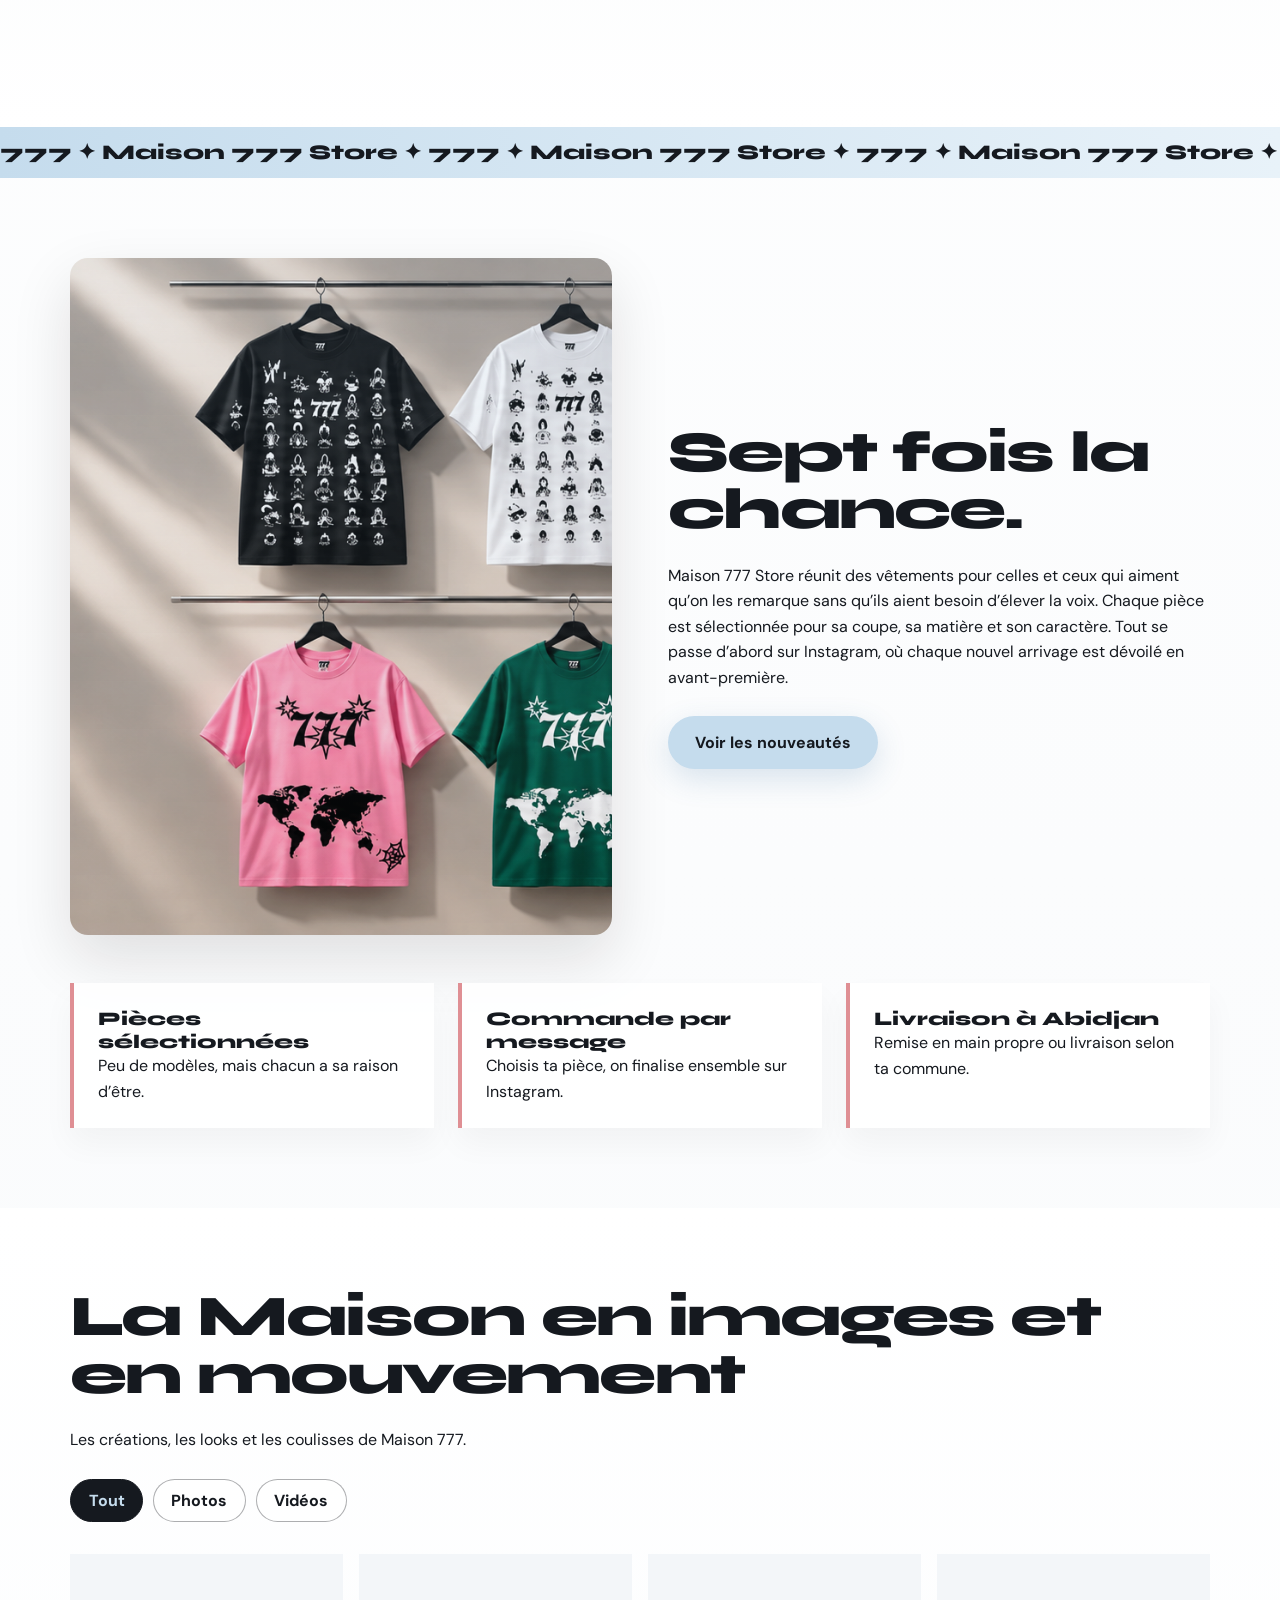
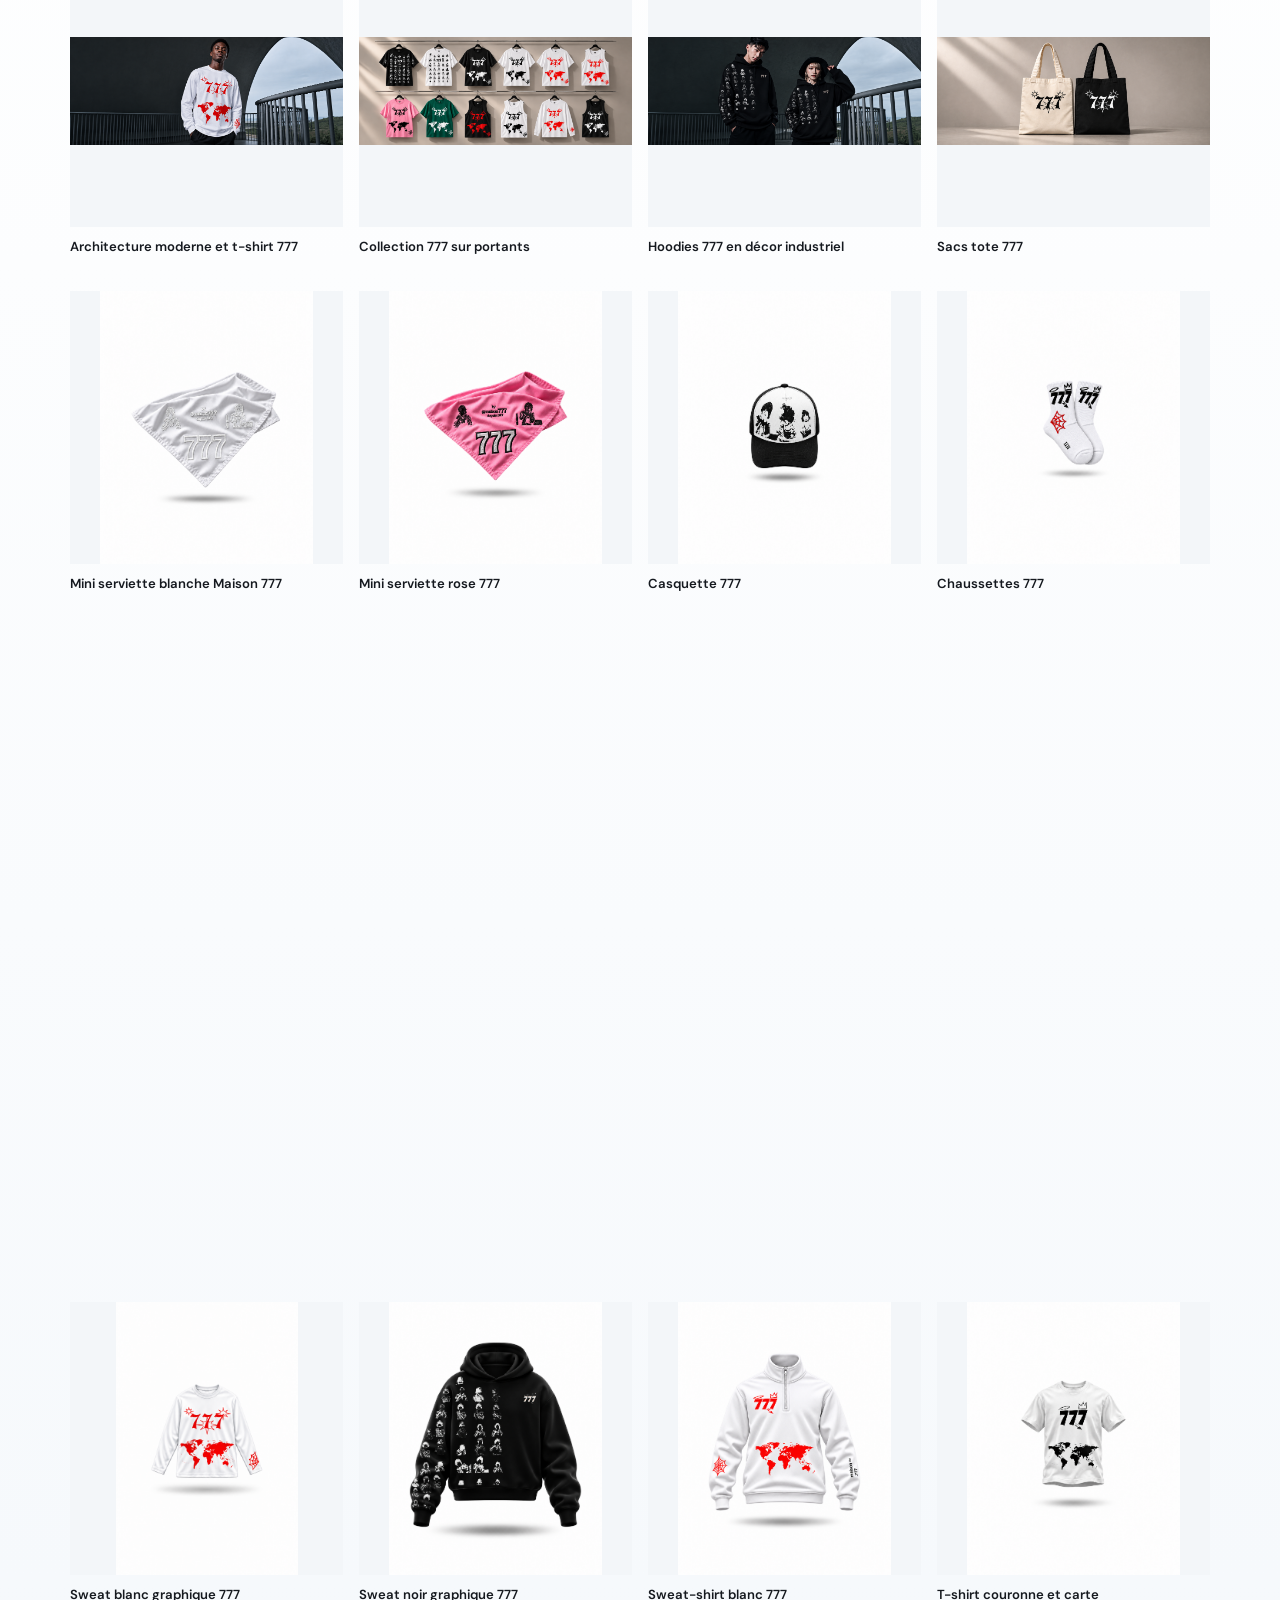
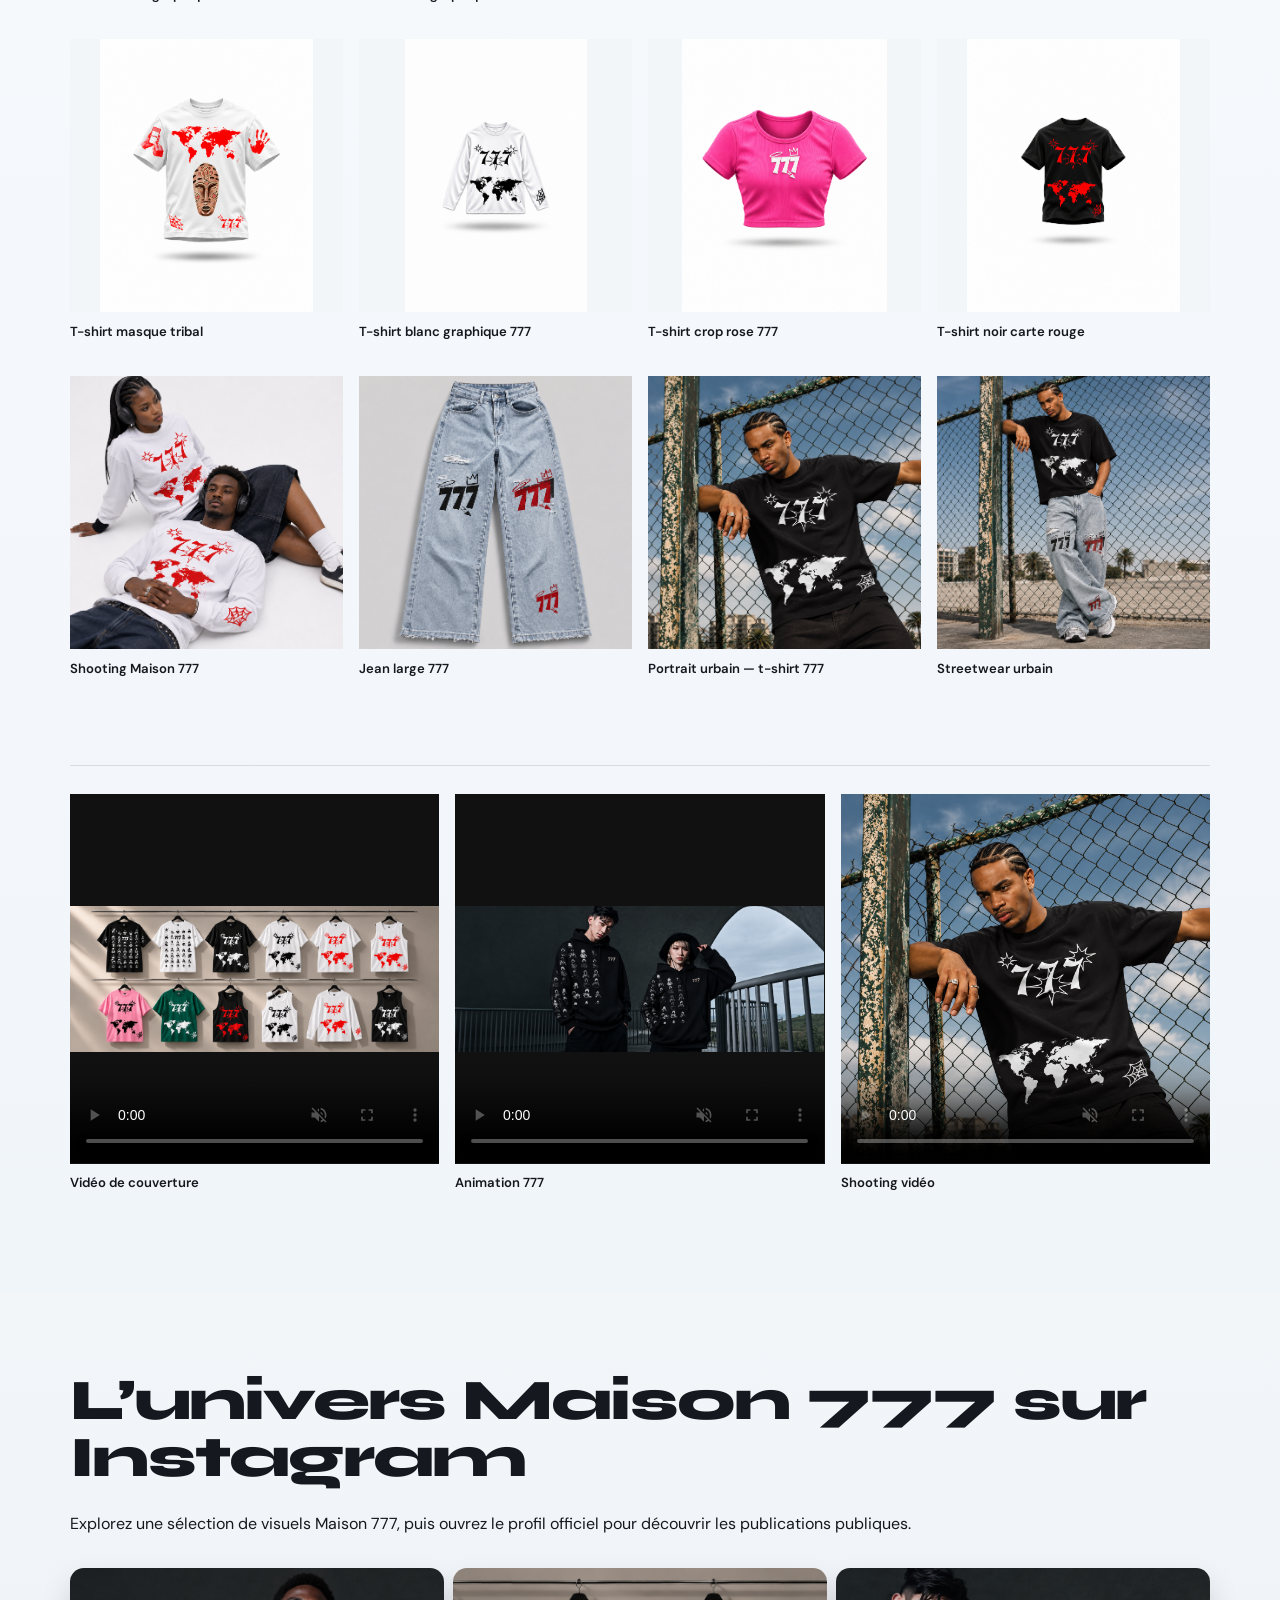
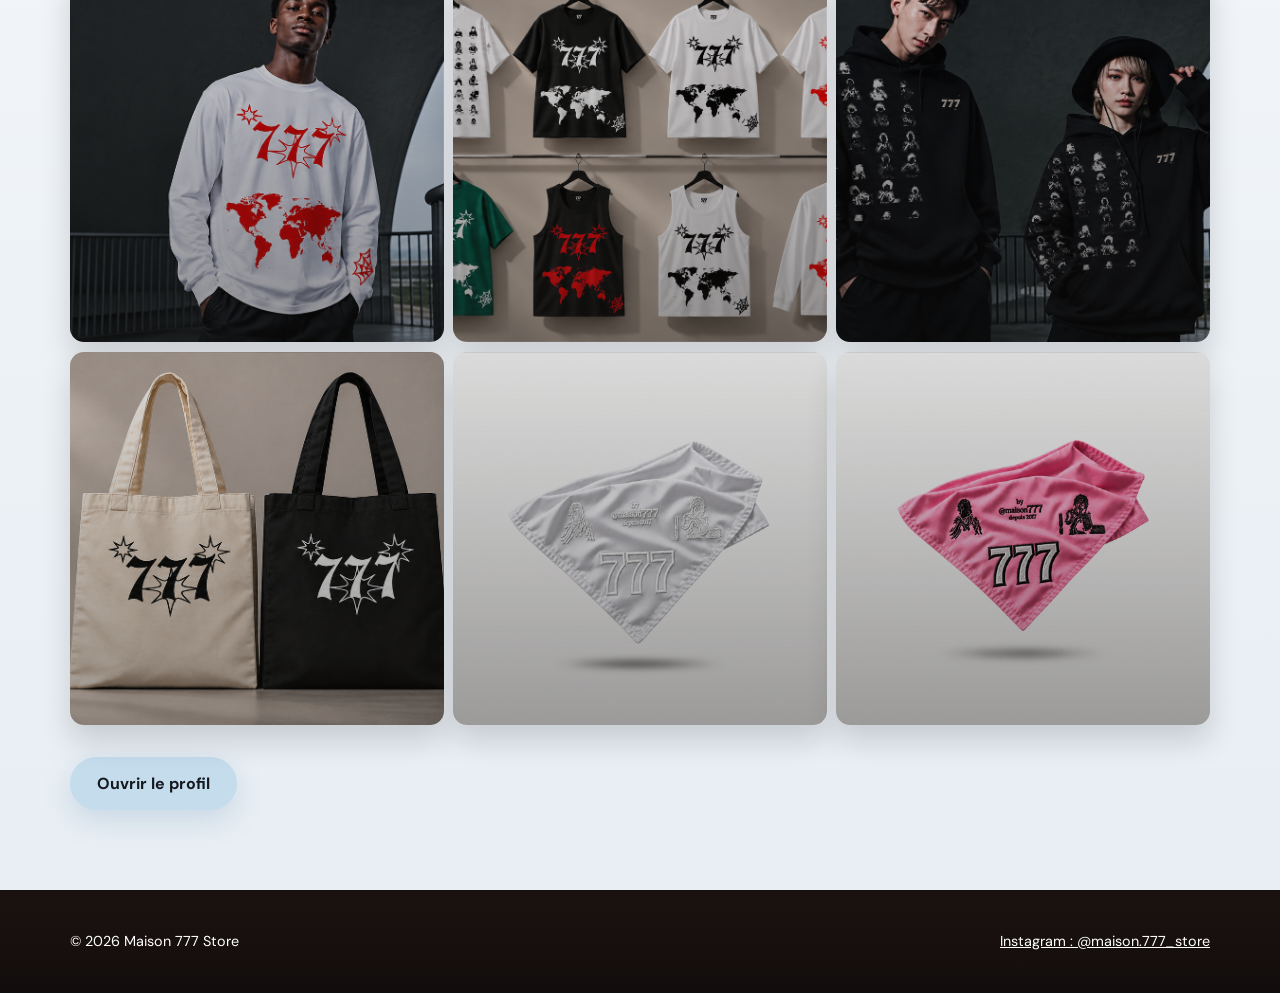
==== commit c4fe99c7: "Update app.js script version to v3 Bascule la version du script sur la page d’accueil pour appliquer" ====
--- a/index.html
+++ b/index.html
@@ -105,6 +105,6 @@
 
 <script src="js/produits.js"></script>
 <script src="js/medias.js?v=gallery-20261106-v2"></script>
-<script src="js/app.js?v=gallery-20261106-v2"></script>
+<script src="js/app.js?v=gallery-20261106-v3"></script>
 </body>
 </html>
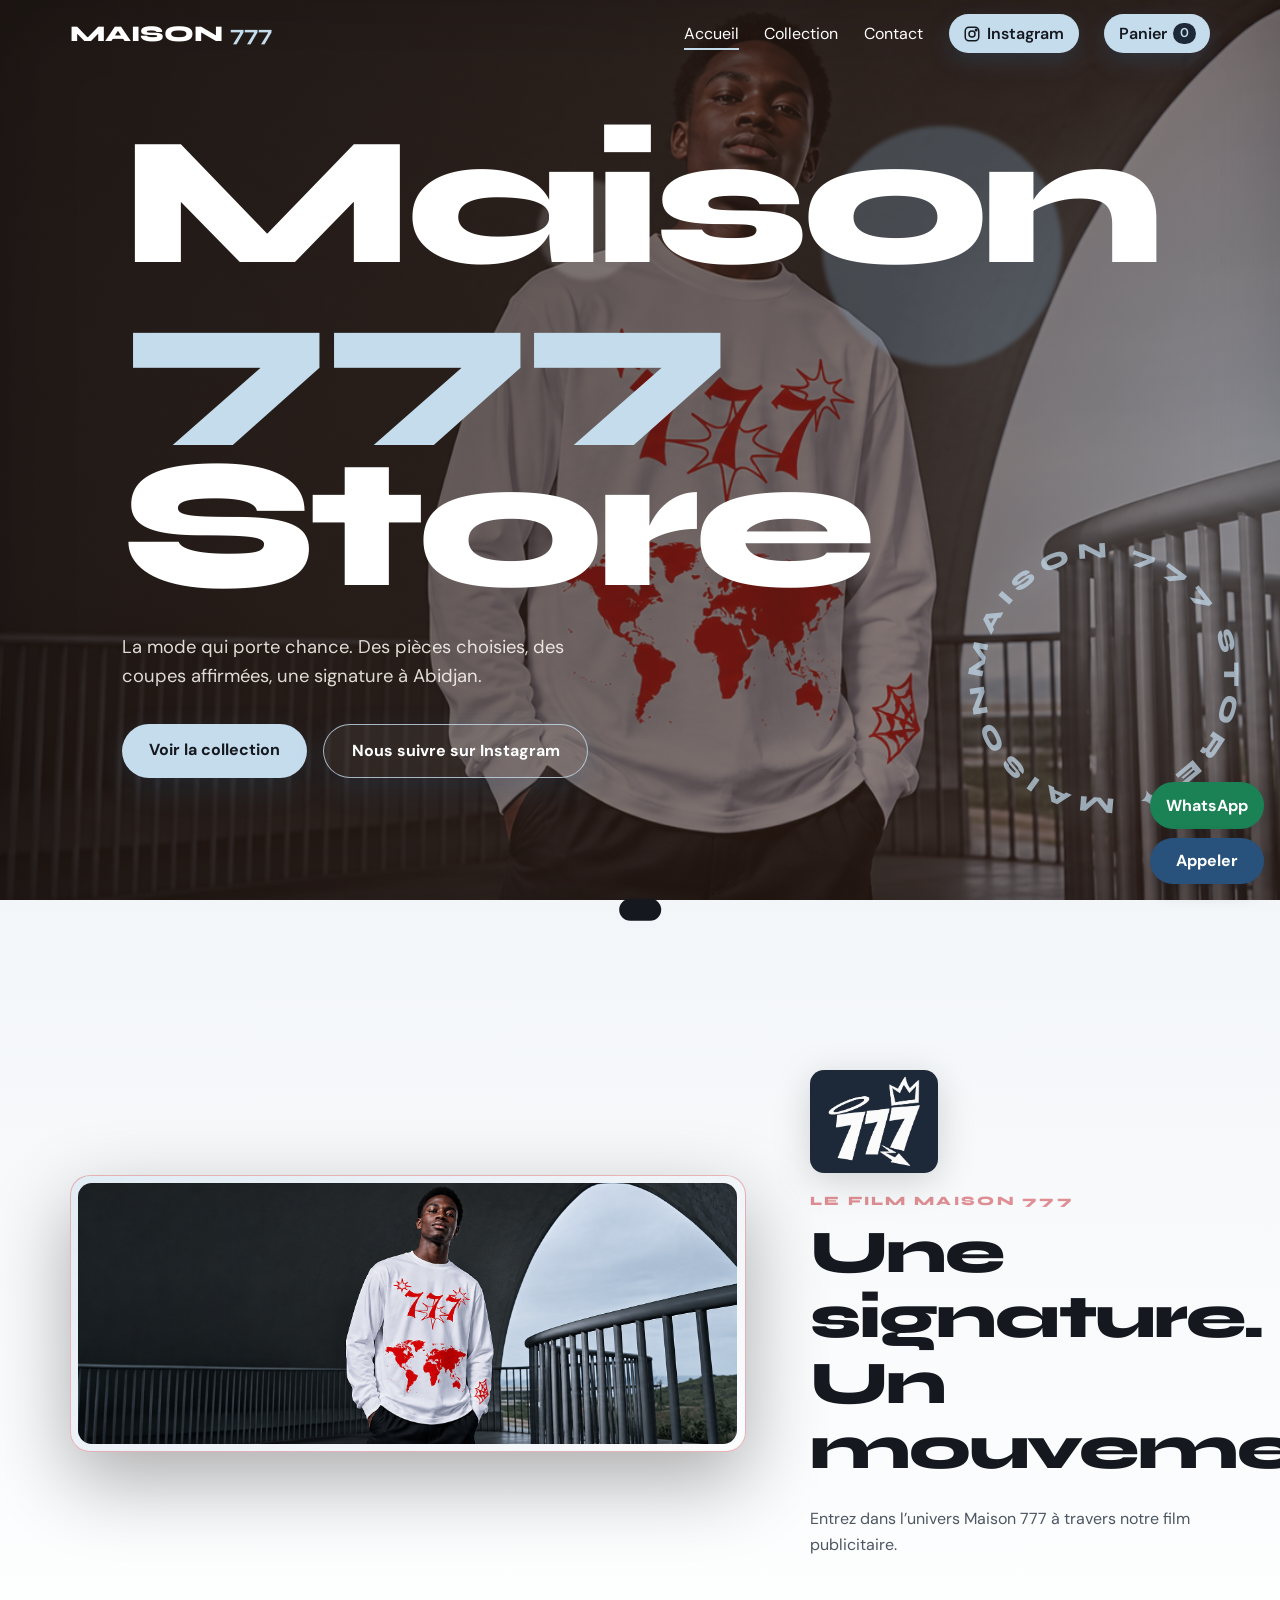
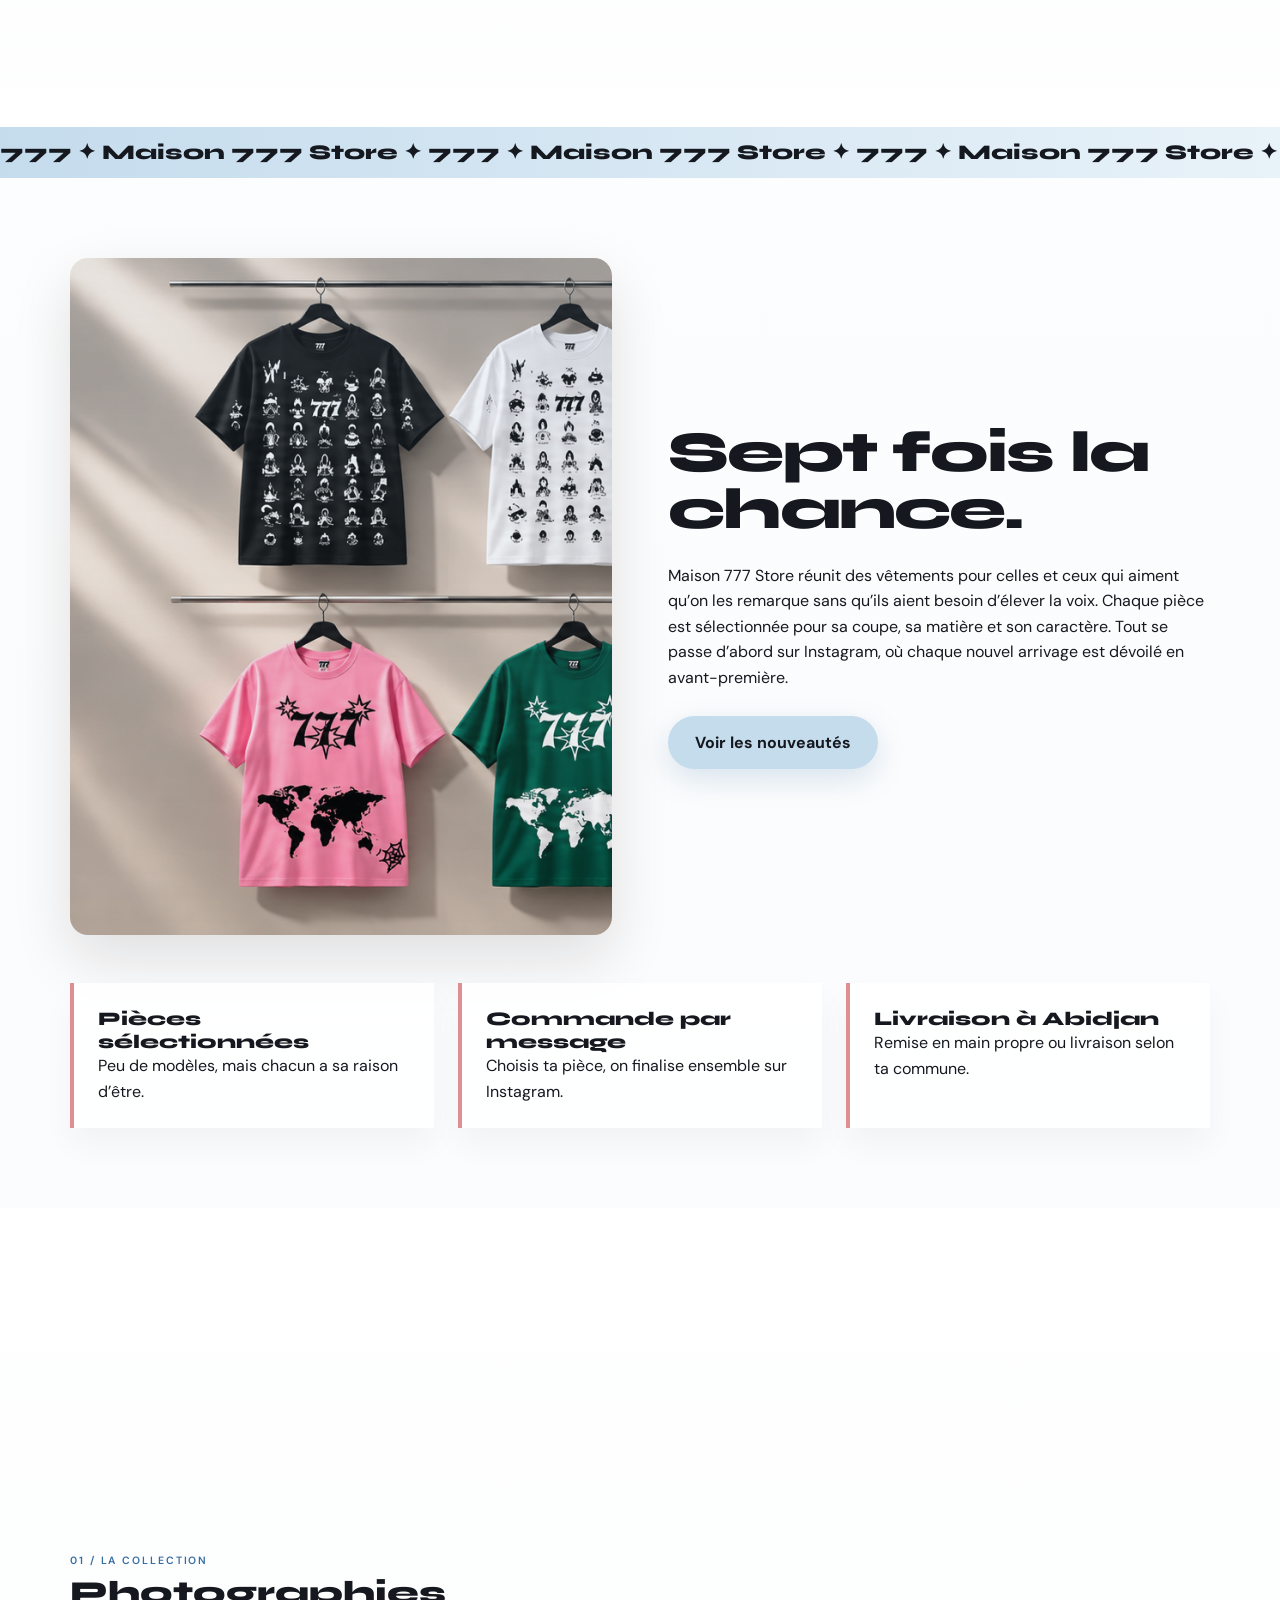
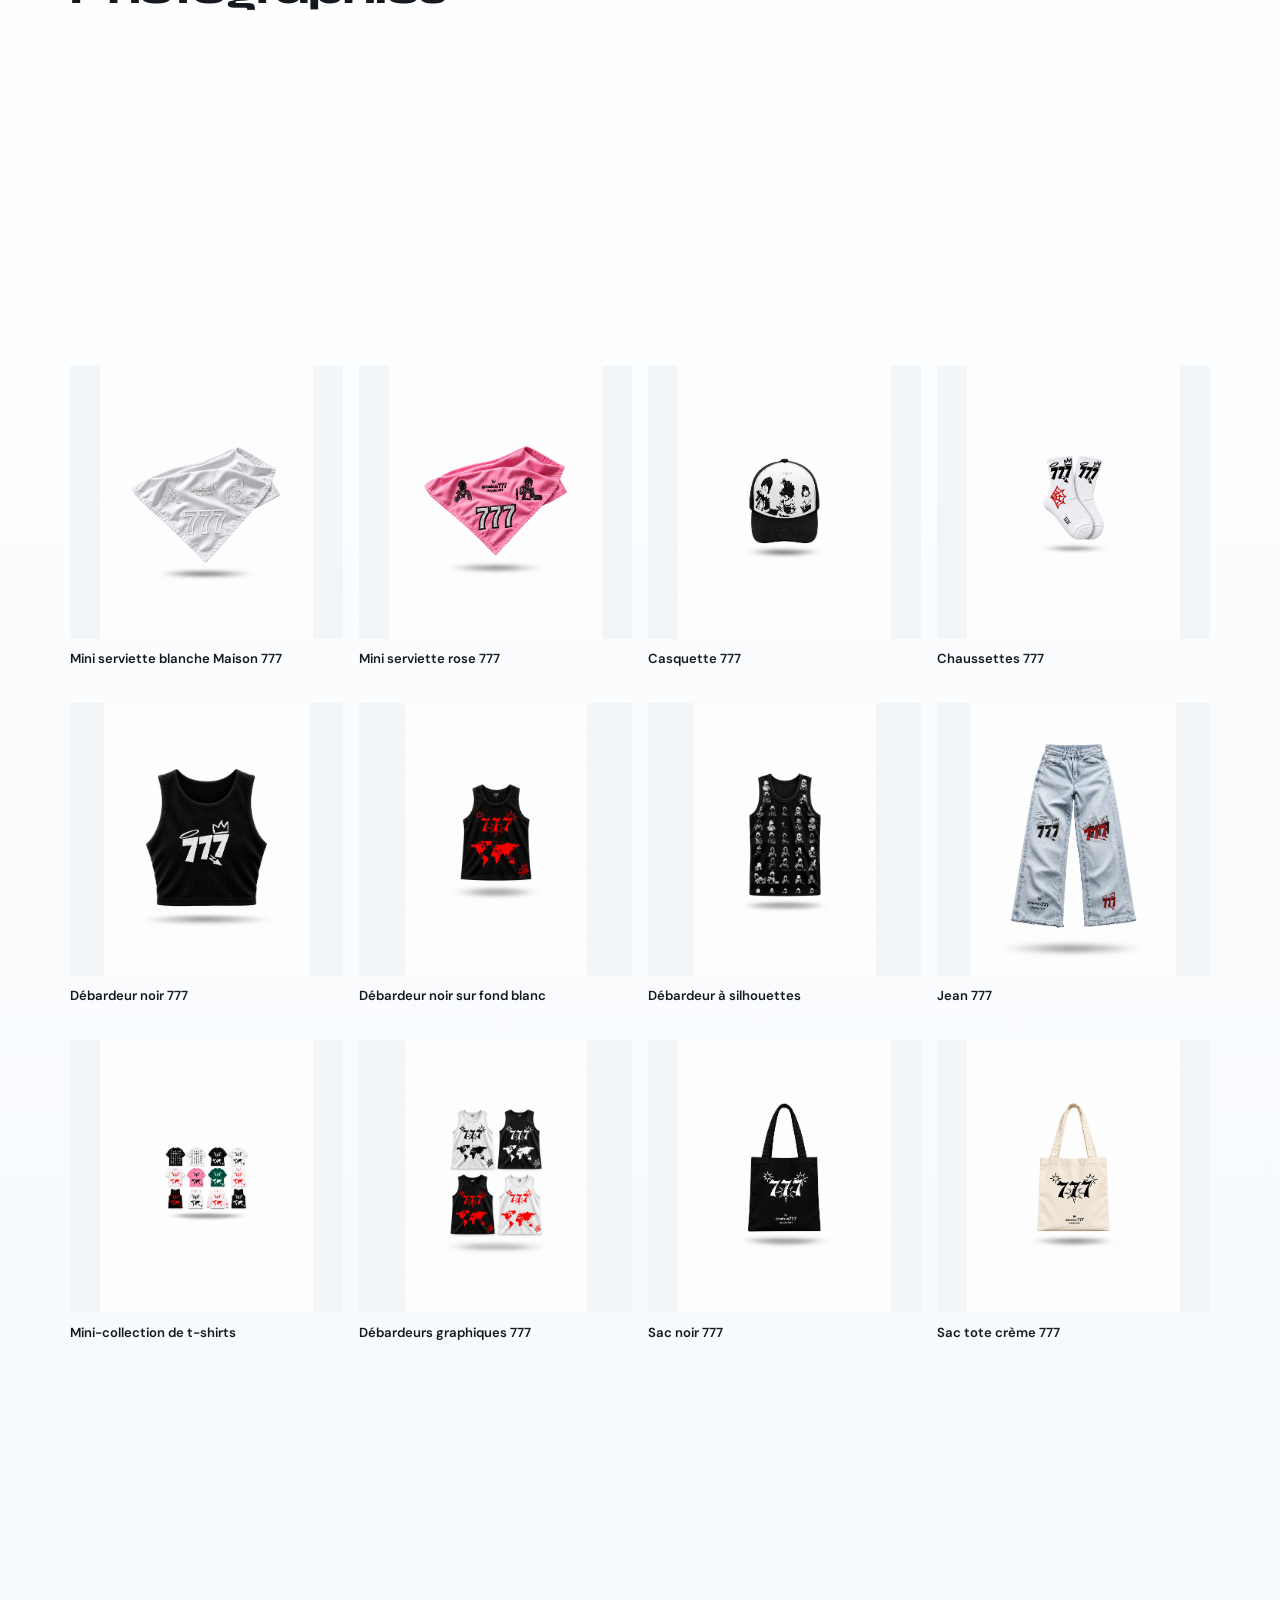
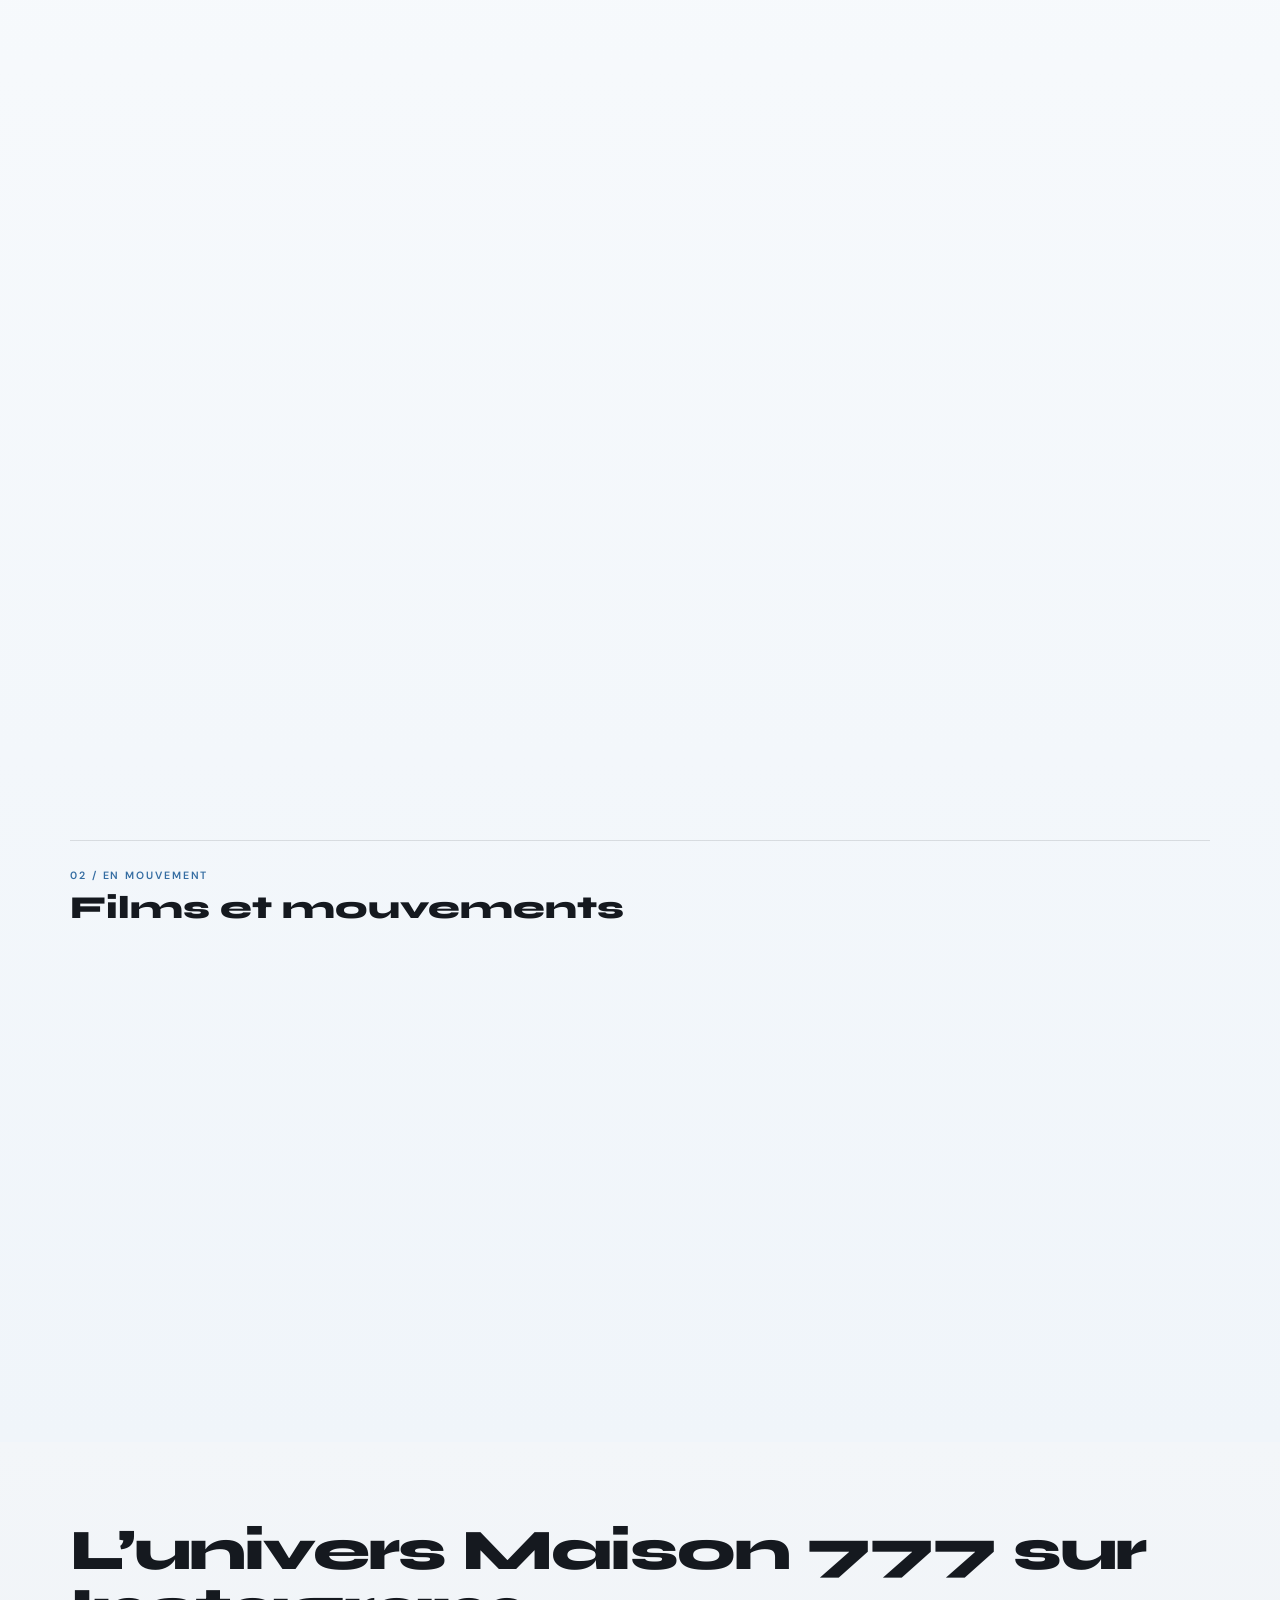
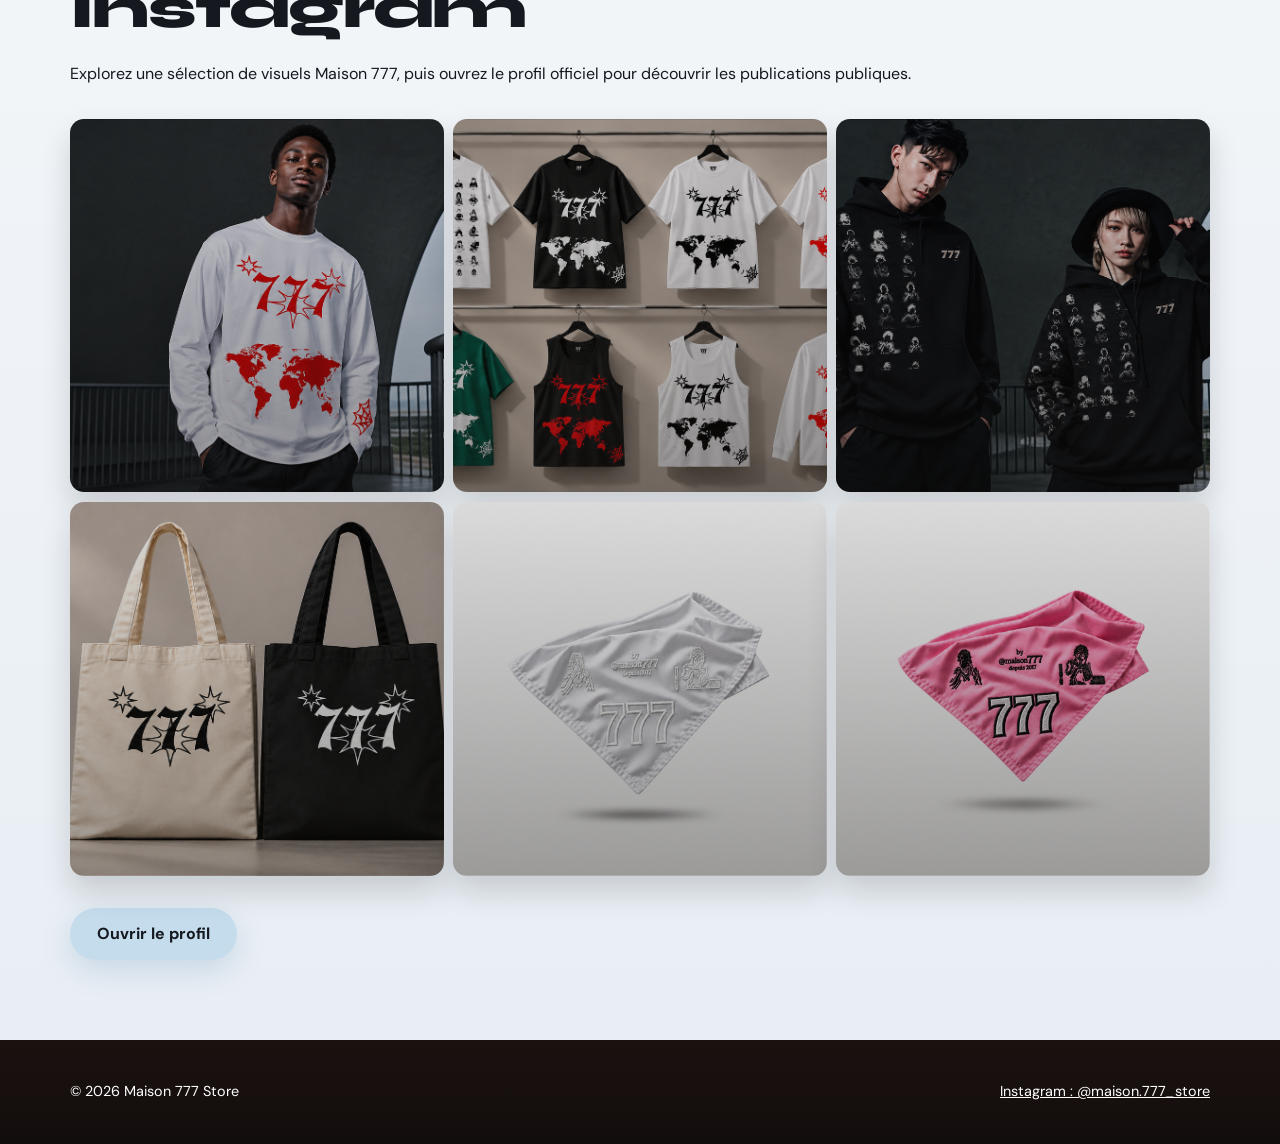
==== commit 4b541c8a: "Update app.js script version in index.html Bascule vers la nouvelle version du script sur l’accueil " ====
--- a/index.html
+++ b/index.html
@@ -105,6 +105,6 @@
 
 <script src="js/produits.js"></script>
 <script src="js/medias.js?v=gallery-20261106-v2"></script>
-<script src="js/app.js?v=gallery-20261106-v3"></script>
+<script src="js/app.js?v=gallery-20261106-v4"></script>
 </body>
 </html>
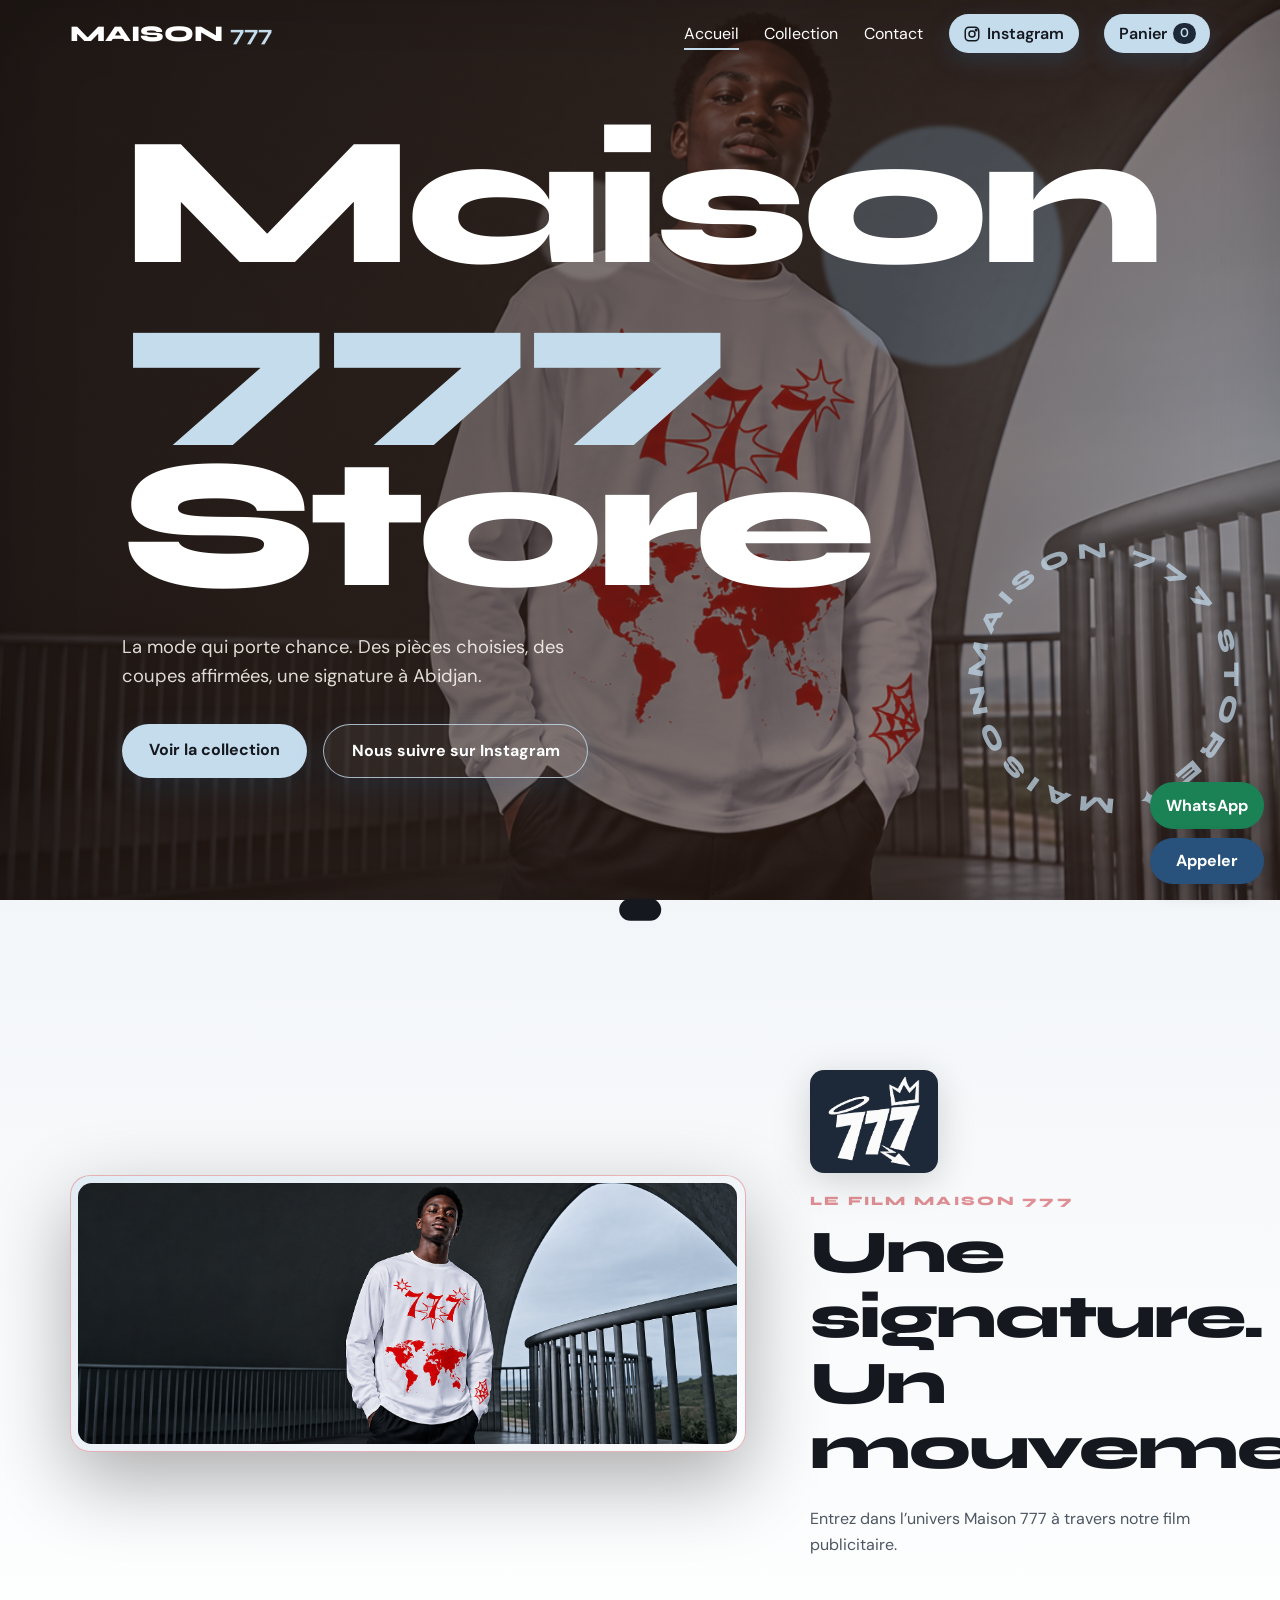
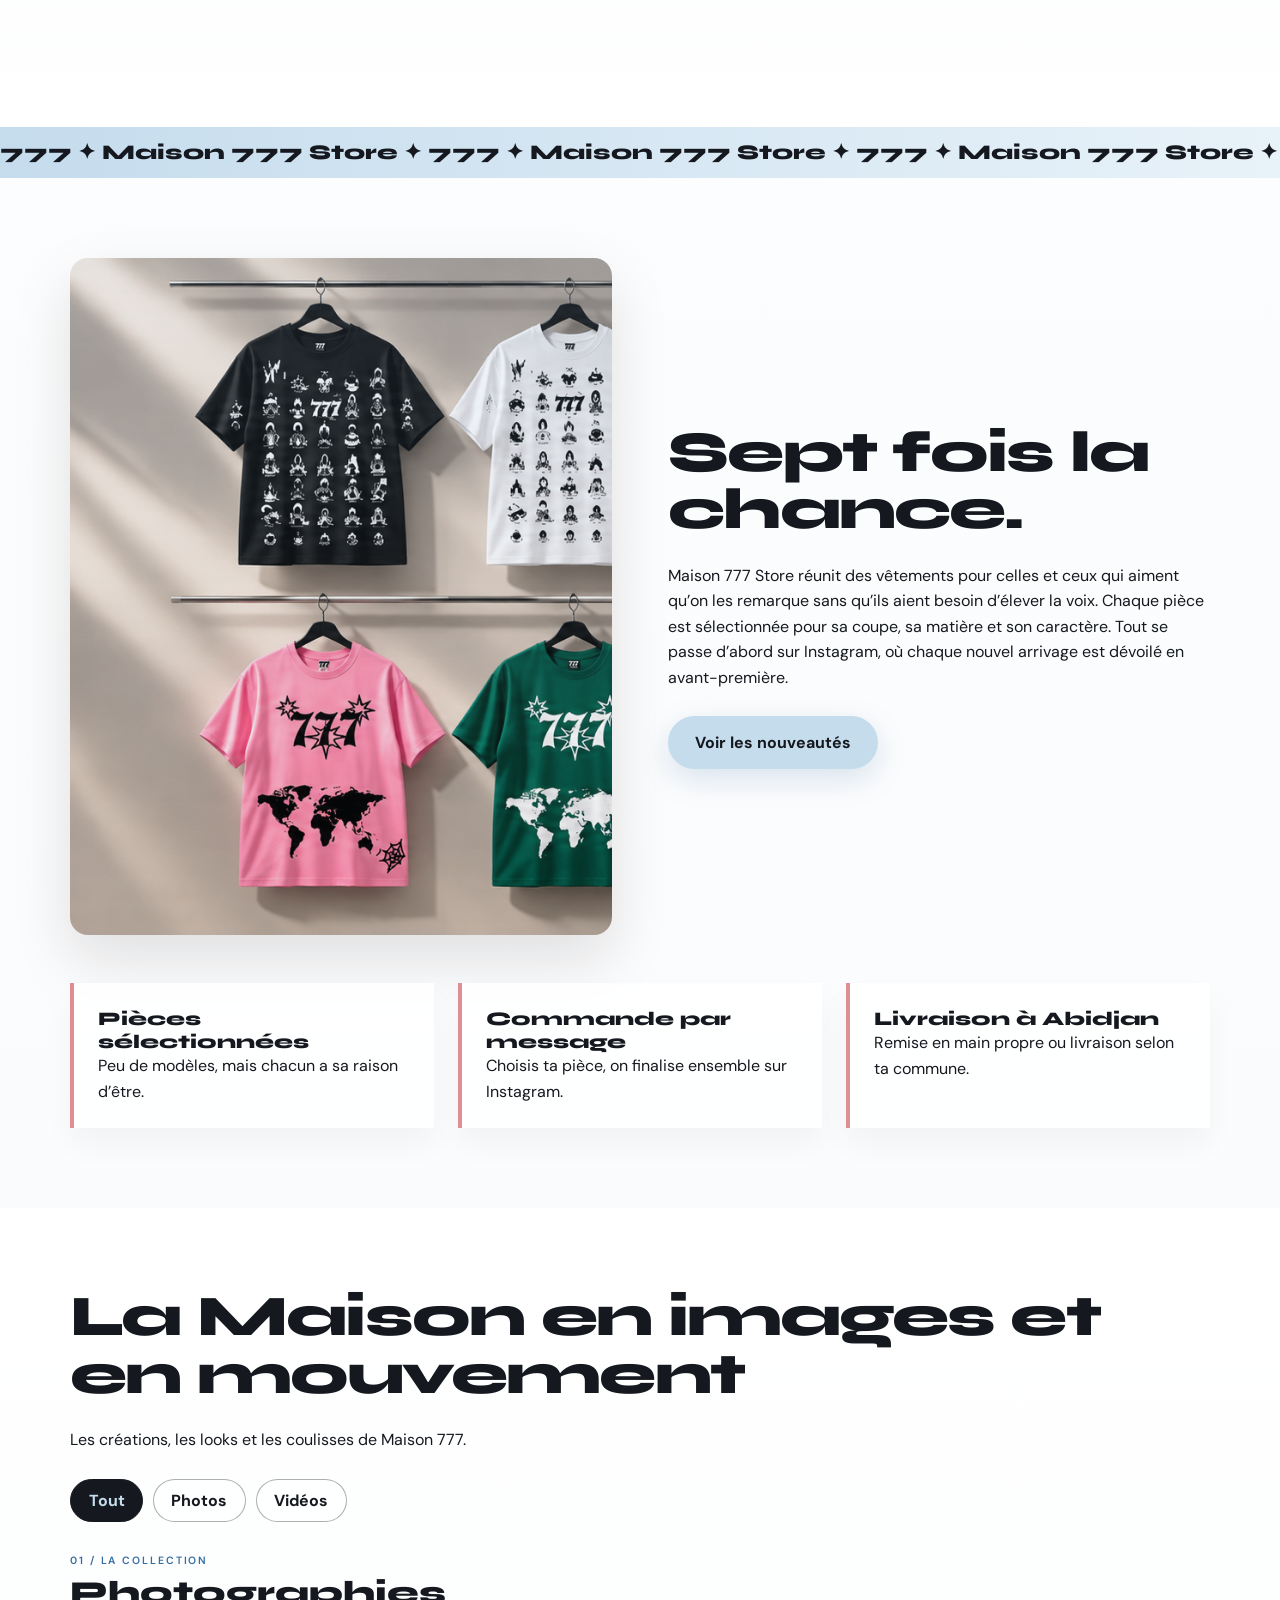
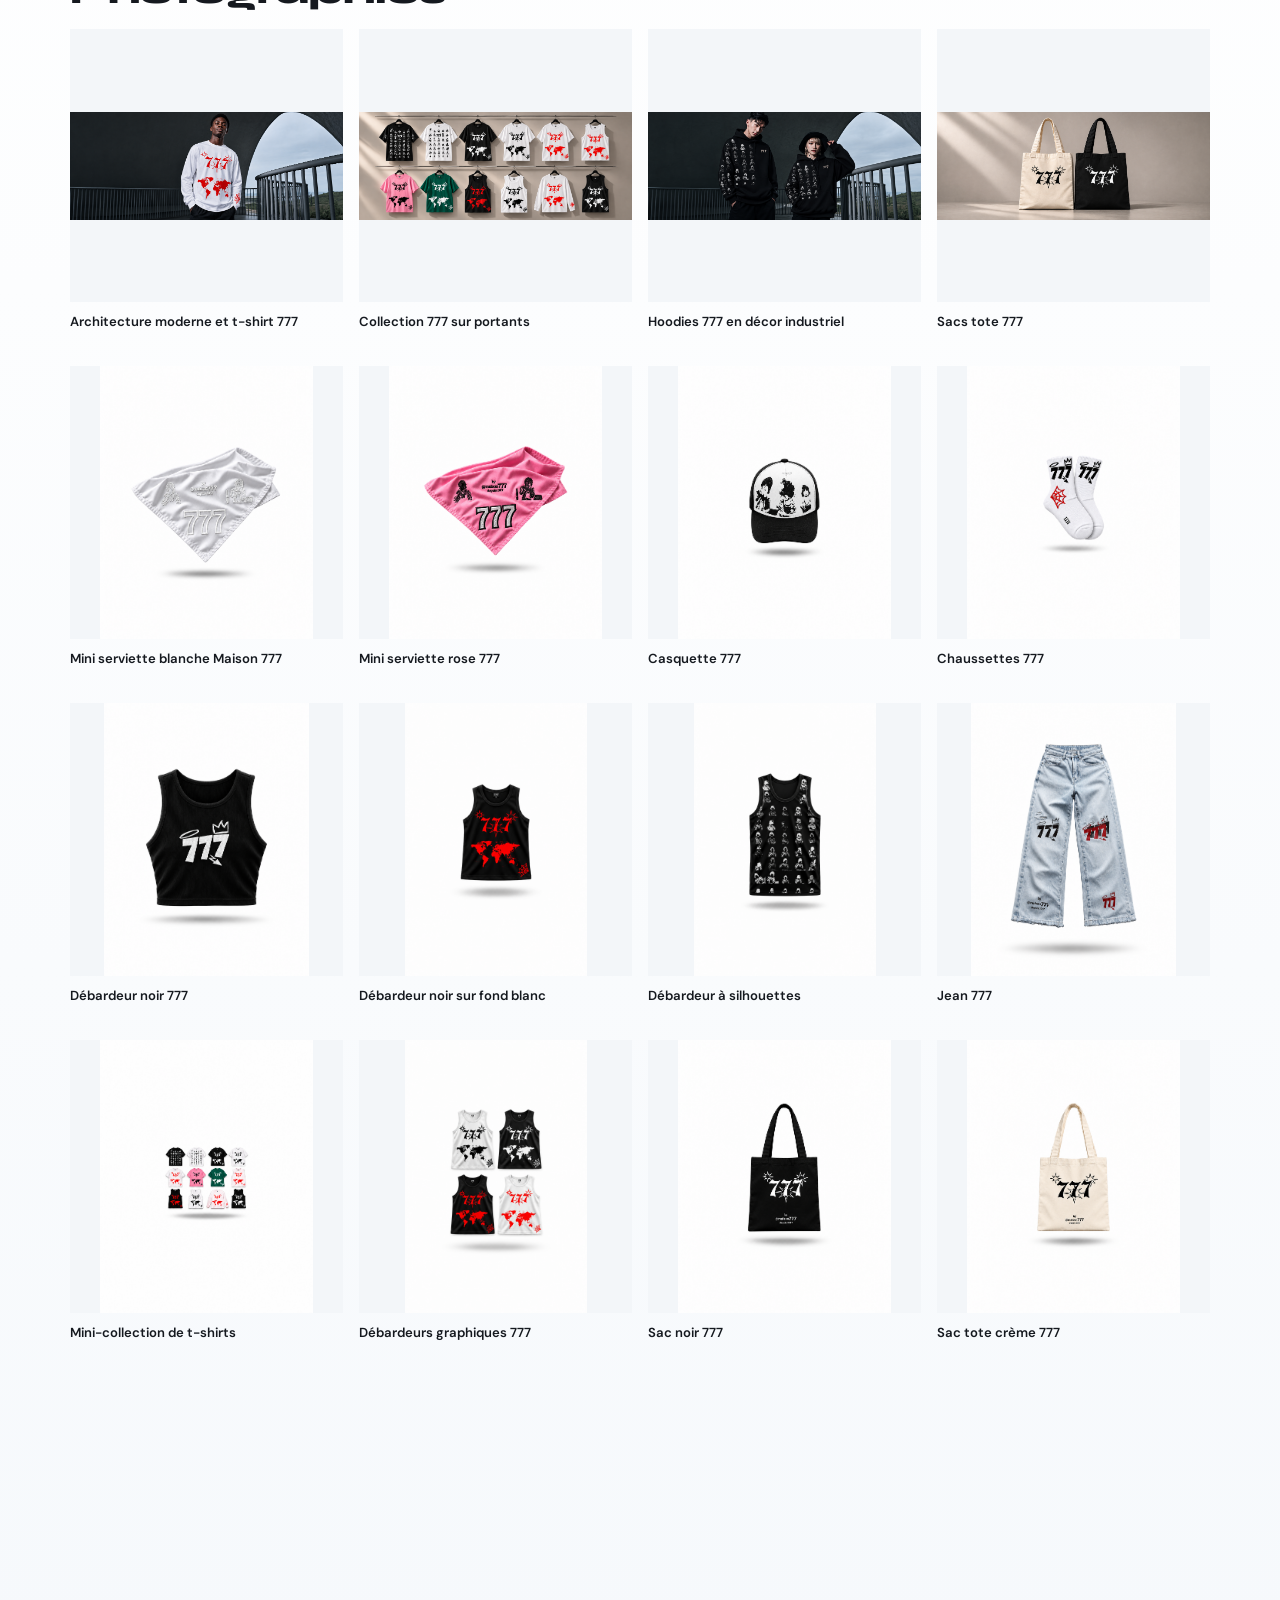
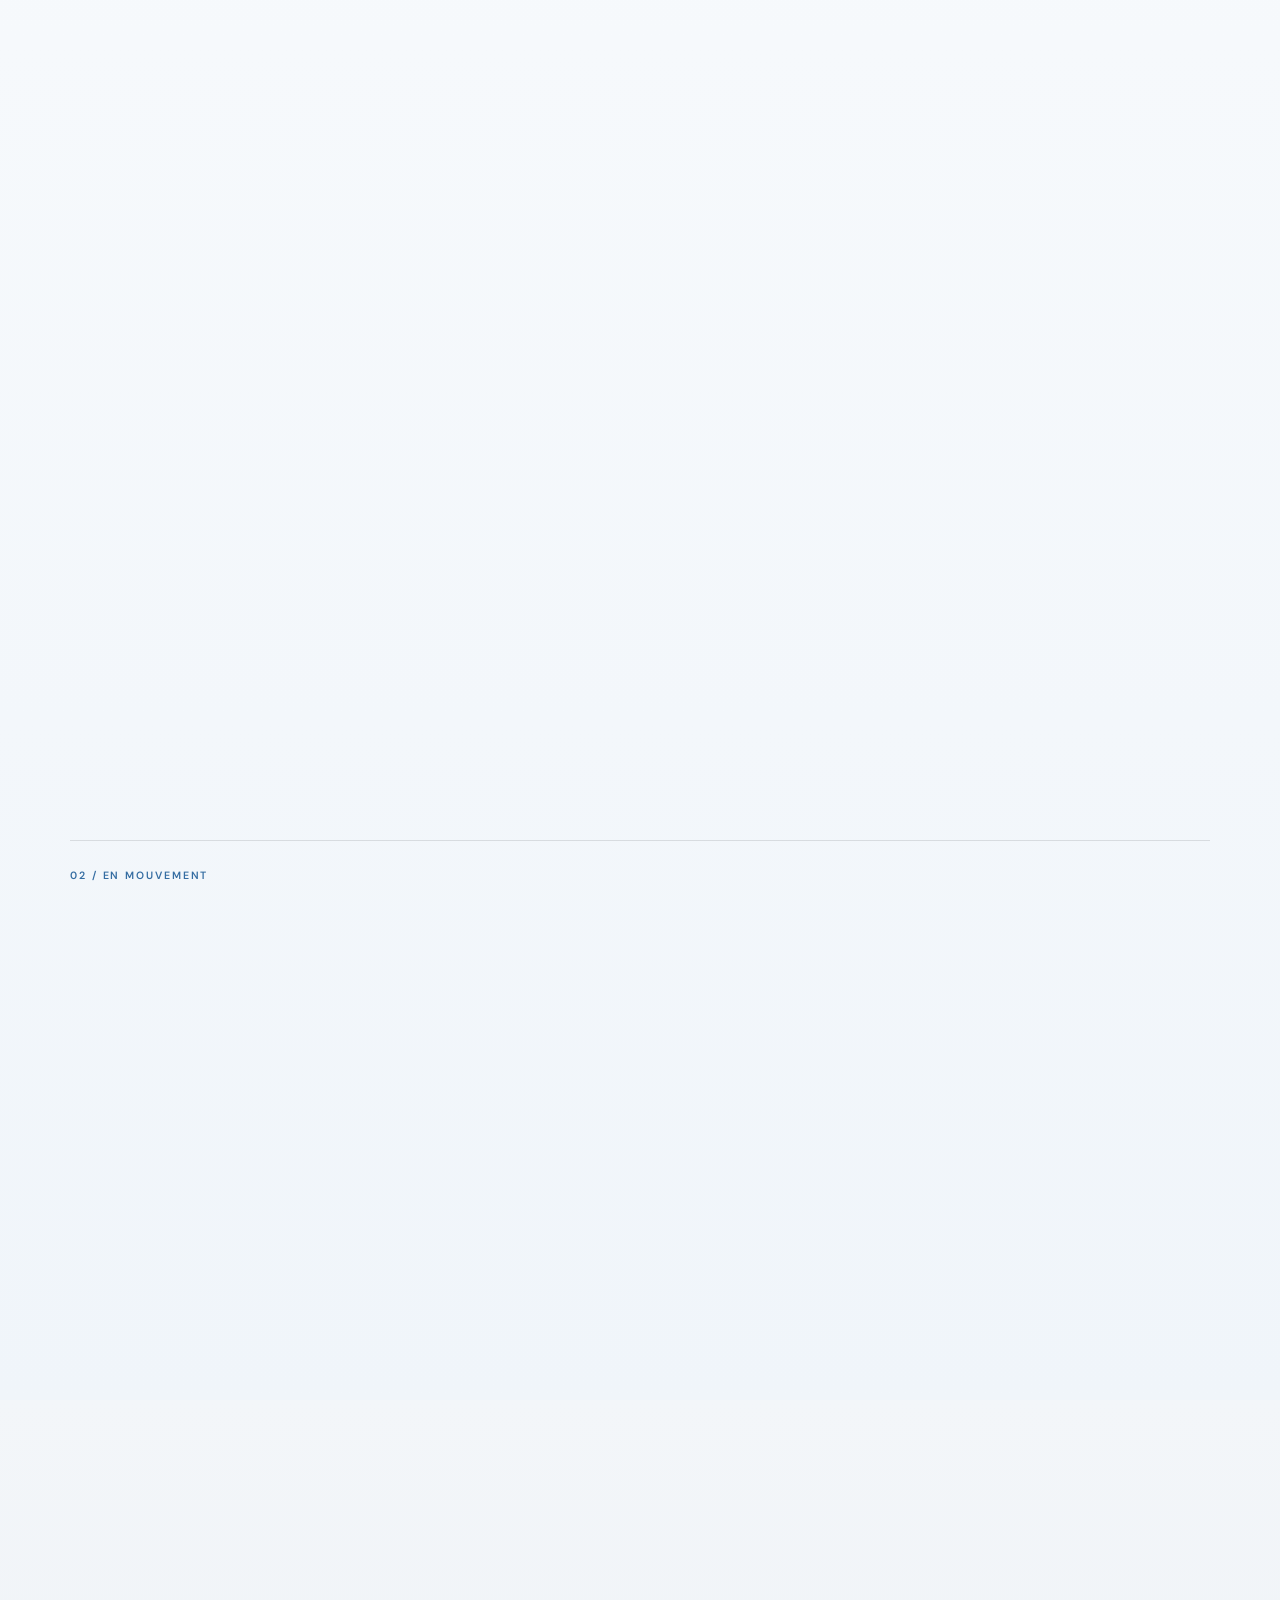
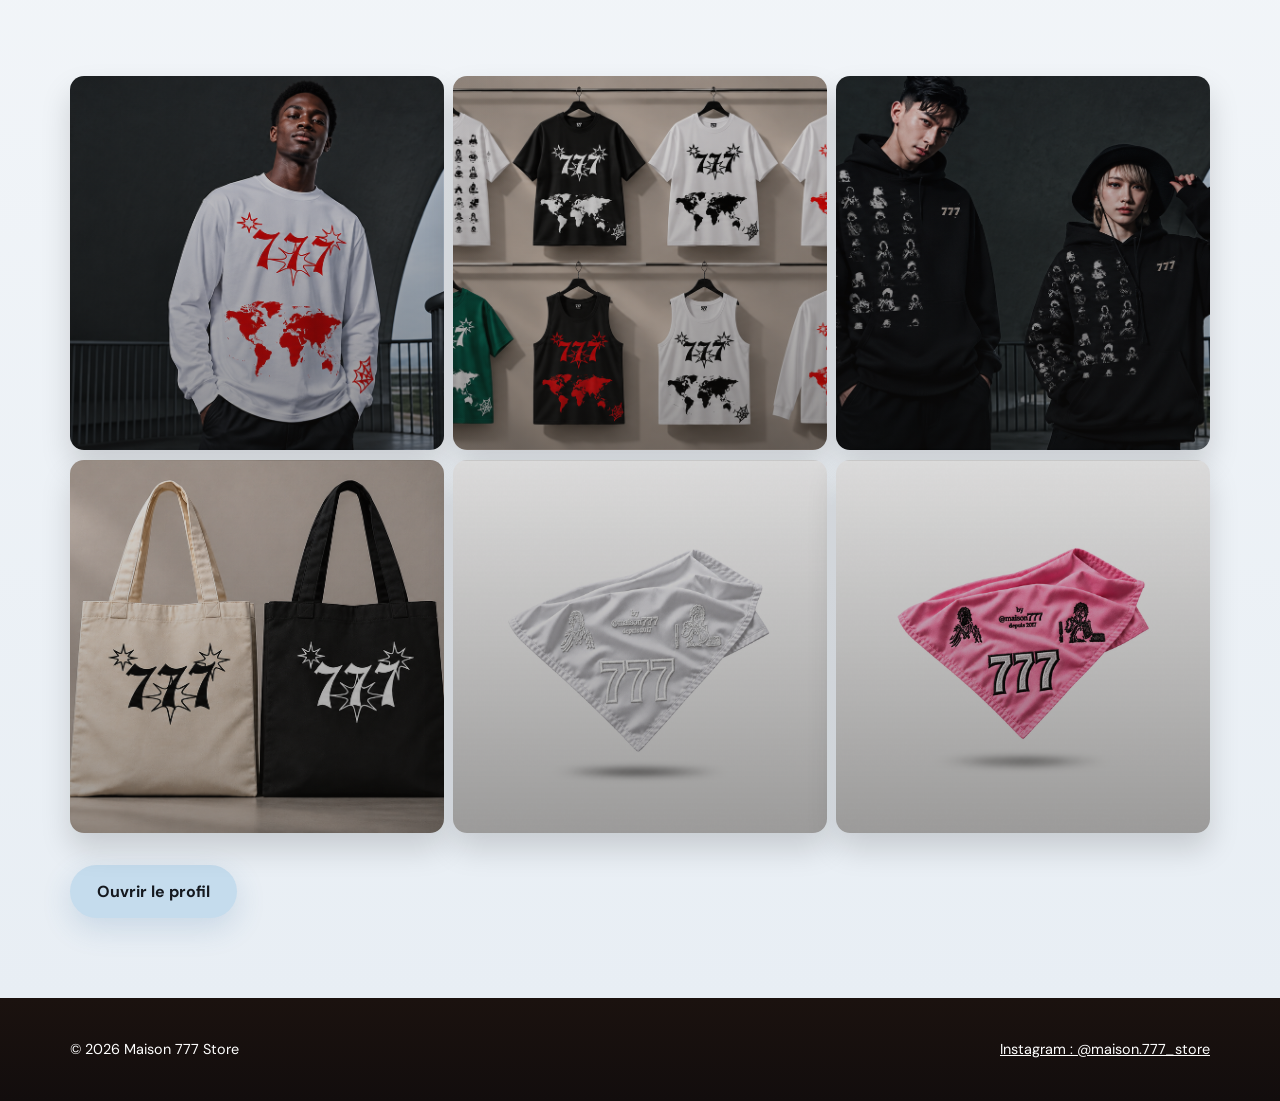
==== commit 32799eb9: "Bust cache for removed video heading Point the homepage to the updated application script so browser" ====
--- a/index.html
+++ b/index.html
@@ -105,6 +105,6 @@
 
 <script src="js/produits.js"></script>
 <script src="js/medias.js?v=gallery-20261106-v2"></script>
-<script src="js/app.js?v=gallery-20261106-v4"></script>
+<script src="js/app.js?v=gallery-20261106-v5"></script>
 </body>
 </html>
--- a/css/style.css
+++ b/css/style.css
@@ -266,3 +266,5 @@
 
 .editorial-video-grid{grid-template-columns:repeat(auto-fit,minmax(min(100%,260px),1fr))}
 @media(max-width:560px){.editorial-video-grid{grid-template-columns:repeat(2,minmax(0,1fr))}}
+
+.editorial-media-section > .editorial-media-heading{position:static;inset:auto;z-index:auto;width:auto;transform:none;background:transparent}
